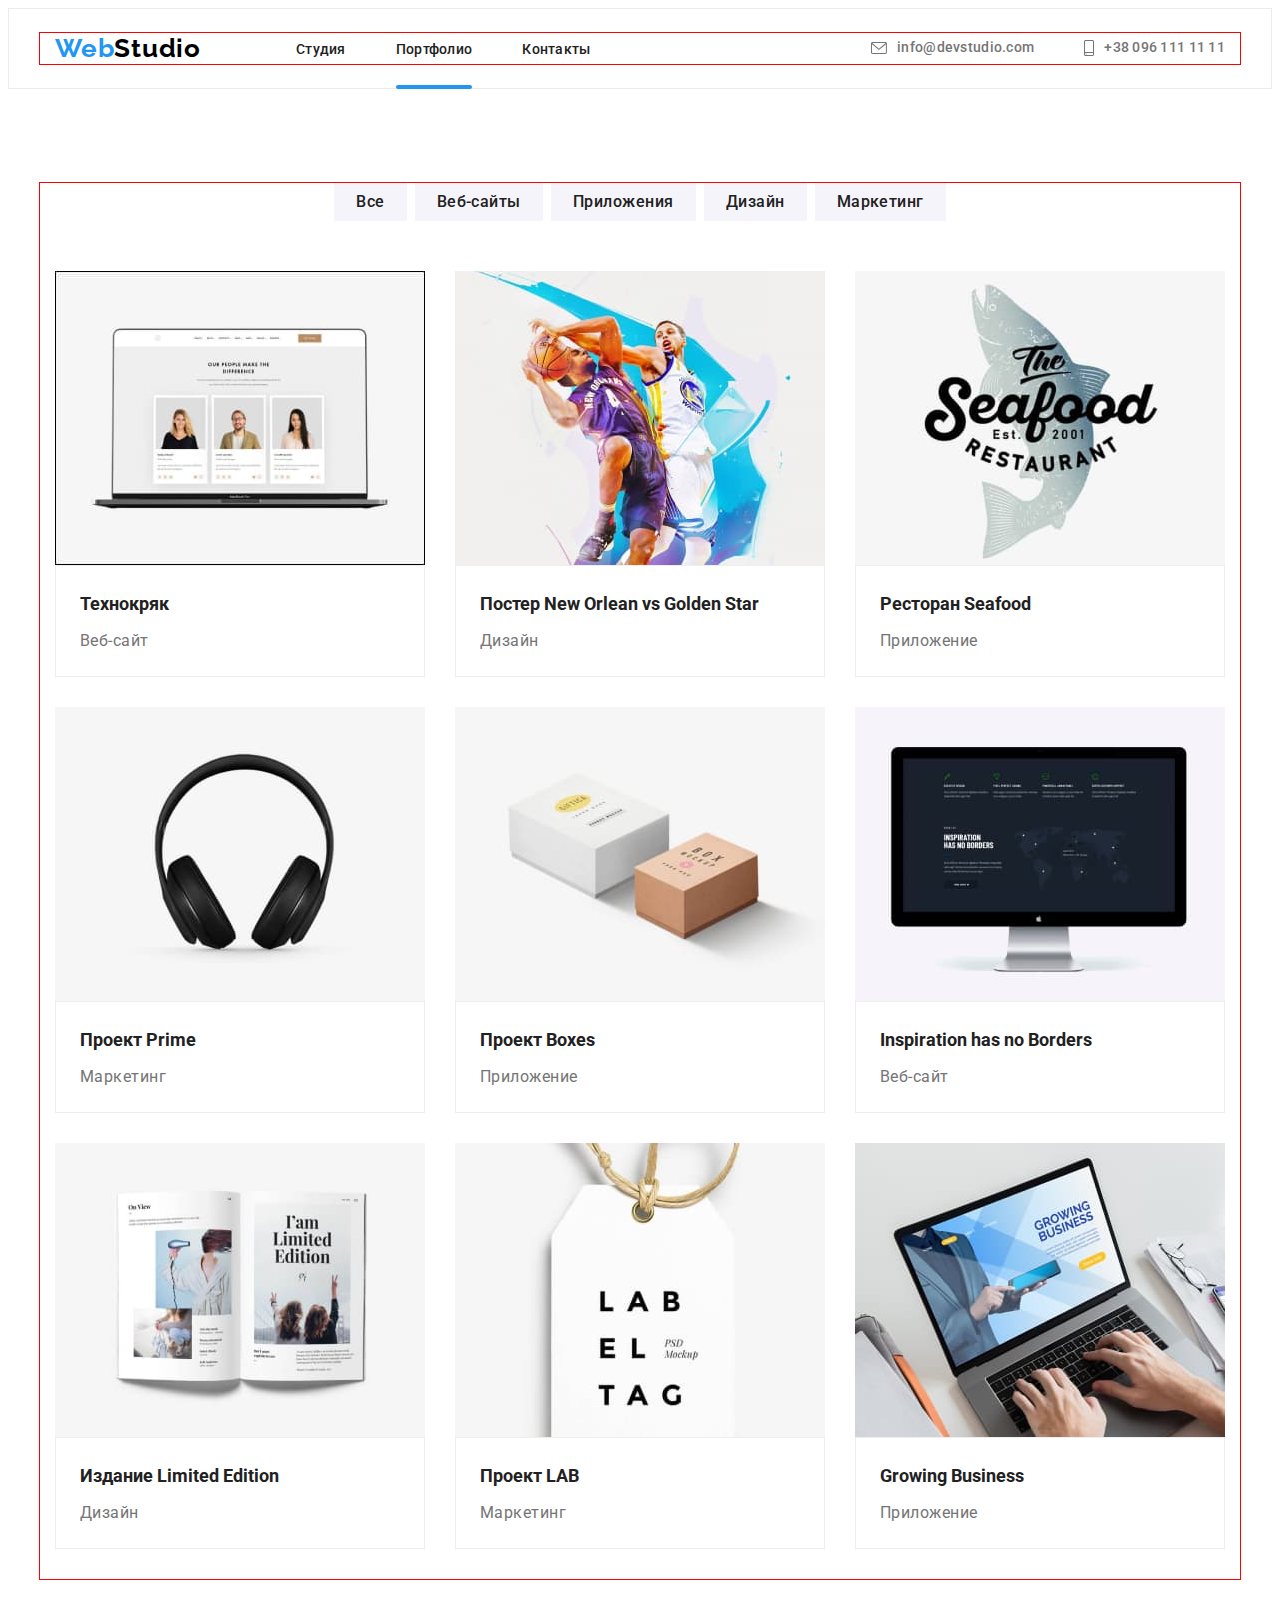
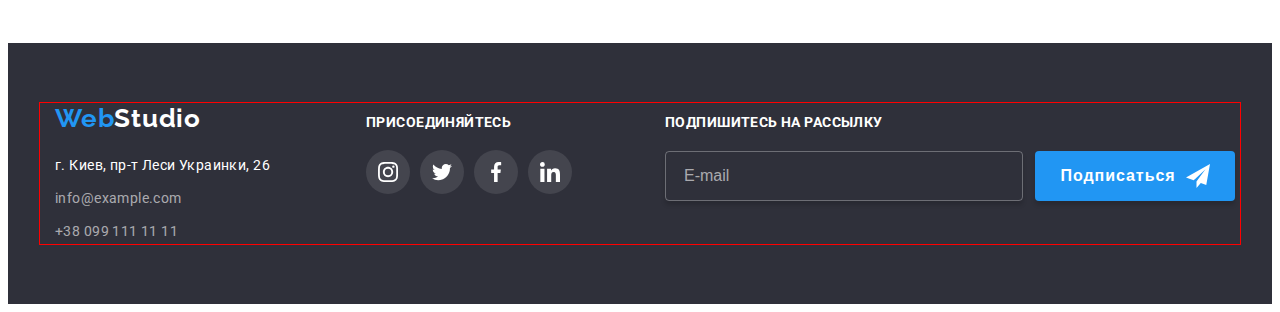
==== portfolio.html @ 701c01da "Копіювання" ====
<!DOCTYPE html>
<html lang="ru">
<head>
    <meta charset="UTF-8">
    <meta http-equiv="X-UA-Compatible" content="IE=edge">
    <meta name="viewport" content="width=device-width, initial-scale=1.0">
    <title>Document</title>
    <link rel="preconnect" href="https://fonts.googleapis.com">
    <link rel="preconnect" href="https://fonts.gstatic.com" crossorigin>
    <link
      href="https://fonts.googleapis.com/css2?family=Montserrat:wght@400;700&family=Raleway:wght@700&family=Roboto:wght@400;500;700&display=swap"
      rel="stylesheet">
      <link rel="stylesheet" href="https://cdnjs.cloudflare.com/ajax/libs/modern-normalize/1.1.0/modern-normalize.min.css"
        integrity="sha512-wpPYUAdjBVSE4KJnH1VR1HeZfpl1ub8YT/NKx4PuQ5NmX2tKuGu6U/JRp5y+Y8XG2tV+wKQpNHVUX03MfMFn9Q=="
        crossorigin="anonymous" referrerpolicy="no-referrer" />
    <link rel="stylesheet" href="./css/main.min.css">
</head>
<body>
    
<header class="header-portfolio">
  <div class="container">
    <nav class="nav">
    <a href="" class="logo link">Web<span class="logo__header">Studio</span></a>
              <ul class="menu">
                <li class="menu__item list"><a href="./index.html" class="menu__link link">Студия</a></li>
                <li class="menu__item list"><a href="./portfolio.html" class="menu__link link menu__after">Портфолио</a></li>
                <li class="menu__item list"><a href="" class="menu__link link">Контакты</a></li>
              </ul>
  </nav>

  <ul class="contact">
    <li class="contact__item list">
      <a href="mailto:info@devstudio.com" class="contact__link link mail-logo"><svg class="contact__icon" width="16"
          height="12">
          <use href="./images/symbol-defs1.svg#icon-meil"></use>
        </svg>info@devstudio.com</a>
    </li>
  
    <li class="contact__item list">
      <a href="tel:+38 096 111 11 11" class="contact__link link tel-logo"><svg class="contact__icon" width="10"
          height="16">
          <use href="./images/symbol-defs1.svg#icon-smartphone"></use>
        </svg> +38 096 111 11 11</a>
    </li>
  </ul>
  </div>
</header>

<main>
<section class="potfolio__hero">
<div class="container">
 <ul class="potfolio__list">
  <li class="potfolio__btn list"><button type="button" class="potfolio__btn-item">Все</button></li>
  <li class="potfolio__btn list"><button type="button" class="potfolio__btn-item">Веб-сайты</button></li>
  <li class="potfolio__btn list"><button type="button" class="potfolio__btn-item">Приложения</button></li>
  <li class="potfolio__btn list"><button type="button" class="potfolio__btn-item">Дизайн</button></li>
  <li class="potfolio__btn list"><button type="button" class="potfolio__btn-item">Маркетинг</button></li>
 </ul>

 <h1 class="visually-hidden">Портфоліо, приклади робіт</h1>

 <ul class="portfolio-cards">
 <li class="portfolio-cards__item list">
   <div class="portfolio-cards__animation"><img src="./images.portfolio/technokryak.jpg" alt="Веб-сайт Технокряк"
    width="370" class="portfolio-cards__img" /> 
    <p class="portfolio-cards__text">Ресурс предлагает комплексные предложения с разным уровнем функционала и сервисов. 
    Все это позволит посетителю получить
    исчерпывающие сведения о компании или частном лице.</p>
   </div>
    <div class="project">
   <h2 class="project__name">Технокряк</h2>
   <p class="project__text">Веб-сайт</p>
  </div>
 </li>

<li class="portfolio-cards__item list">
  <div class="portfolio-cards__animation"><img src="./images.portfolio/neworlean.jpg" alt="Дизайн постера New Orlean vs Golden Star"
   width="370" class="portfolio-cards__img"/><p class="portfolio-cards__text">Ресурс предлагает комплексные предложения с разным уровнем функционала и сервисов.
    Все это позволит посетителю получить
    исчерпывающие сведения о компании или частном лице.</p>
  </div>
  <div class="project">
  <h2 class="project__name">Постер New Orlean vs Golden Star</h2>
  <p class="project__text">Дизайн</p>
  </div>
</li>

<li class="portfolio-cards__item list">
  <div class="portfolio-cards__animation"><img src="./images.portfolio/seafood.jpg" 
  alt="Приложение для ресторана Seafood" width="370" class="portfolio-cards__img" /><p class="portfolio-cards__text">Ресурс предлагает комплексные предложения с разным уровнем функционала и сервисов.
    Все это позволит посетителю получить
    исчерпывающие сведения о компании или частном лице.</p>
 </div>
  <div class="project">
  <h2 class="project__name">Ресторан Seafood</h2>
  <p class="project__text">Приложение</p>
  </div>
</li>


<li class="portfolio-cards__item list">
  <div class="portfolio-cards__animation"><img src="./images.portfolio/prime.jpg" alt="Маркетинговые услуги для Проекта Prime"
   width="370" class="portfolio-cards__img" /><p class="portfolio-cards__text">Ресурс предлагает комплексные предложения с разным уровнем функционала и сервисов.
    Все это позволит посетителю получить
    исчерпывающие сведения о компании или частном лице.</p>
   </div>
  <div class="project">
  <h2 class="project__name">Проект Prime</h2>
  <p class="project__text">Маркетинг</p>
  </div>
</li>

<li class="portfolio-cards__item list">
  <div class="portfolio-cards__animation"><img src="./images.portfolio/boxes.jpg" alt="Приложение для проекта Boxes"
   width="370" class="portfolio-cards__img" /><p class="portfolio-cards__text">Ресурс предлагает комплексные предложения с разным уровнем функционала и сервисов.
    Все это позволит посетителю получить
    исчерпывающие сведения о компании или частном лице.</p>
  </div>
  <div class="project">
  <h2 class="project__name">Проект Boxes</h2>
  <p class="project__text">Приложение</p>
  </div>
</li>

<li class="portfolio-cards__item list">
  <div class="portfolio-cards__animation"><img src="./images.portfolio/inspiration.jpg" alt="Веб-сайт для Inspiration has no Borders"
   width="370" class="portfolio-cards__img" />
   <p class="portfolio-cards__text">Ресурс предлагает комплексные предложения с разным уровнем функционала и сервисов.
    Все это позволит посетителю получить
    исчерпывающие сведения о компании или частном лице.</p>
  </div>
  <div class="project">
  <h2 class="project__name">Inspiration has no Borders</h2>
  <p class="project__text">Веб-сайт</p>
  </div>
</li>

<li class="portfolio-cards__item list">
  <div class="portfolio-cards__animation"><img src="./images.portfolio/limited-edition.jpg" alt="Дизайн для издания Limited Edition"
   width="370" class="portfolio-cards__img" /><p class="portfolio-cards__text">Ресурс предлагает комплексные предложения с разным уровнем функционала и сервисов.
    Все это позволит посетителю получить
    исчерпывающие сведения о компании или частном лице.</p>
  </div>
  <div class="project">
  <h2 class="project__name">Издание Limited Edition</h2>
  <p class="project__text">Дизайн</p>
  </div>
</li>

<li class="portfolio-cards__item list">
  <div class="portfolio-cards__animation"><img src="./images.portfolio/lab.jpg" alt="Услуги маркетинга для проекта LAB"
   width="370" class="portfolio-cards__img" /><p class="portfolio-cards__text">Ресурс предлагает комплексные предложения с разным уровнем функционала и сервисов.
    Все это позволит посетителю получить
    исчерпывающие сведения о компании или частном лице.</p>
  </div>
    <div class="project">
  <h2 class="project__name">Проект LAB</h2>
  <p class="project__text">Маркетинг</p>
  </div>
</li>

<li class="portfolio-cards__item list">
  <div class="portfolio-cards__animation"><img src="./images.portfolio/growing-bisnes.jpg" alt="Приложение для Growing Business"
   width="370" class="portfolio-cards__img" /><p class="portfolio-cards__text">Ресурс предлагает комплексные предложения с разным уровнем функционала и сервисов.
    Все это позволит посетителю получить
    исчерпывающие сведения о компании или частном лице.</p>
   </div>
    <div class="project">
  <h2 class="project__name">Growing Business</h2>
  <p class="project__text">Приложение</p>
  </div>
</li>
 </ul>
</section>
</div>
</main>

<footer class="footer" >

<div class="container container__flex">
  <div class="adress">
    <a href="" class="logo link">Web<span class="logo__studio">Studio</span></a>
    <address class="adress-info">
      <p class="adress-info__text">г. Киев, пр-т Леси Украинки, 26</p>
      <ul class="adress-info__list">
        <li class="adress-info__item list"><a href="mailto:info@example.com"
            class="adress-info__link link">info@example.com</a></li>
        <li class="adress-info__item list"><a href="tel:+38 099 111 11 11" class="adress-info__link link">+38 099 111 11
            11</a></li>
      </ul>
    </address>
  </div>

  <section class="media">
    <h2 class="media__title">присоединяйтесь</h2>
    <ul class="media__list list">
      <li class="media__item"><a href="" class="media__link">
          <svg class="media__logo" width="20" height="20">
            <use href="./images/icons.svg#icon-instagram-2"></use>
          </svg>
        </a>
      </li>
      <li class="media__item"><a href="" class="media__link">
          <svg class="media__logo" width="20" height="20">
            <use href="./images/icons.svg#icon-twitter-1-1"></use>
          </svg>
        </a>
      </li>
      <li class="media__item"><a href="" class="media__link">
          <svg class="media__logo" width="20" height="20">
            <use href="./images/icons.svg#icon-facebook-1"></use>
          </svg>
        </a>
      </li>
      <li class="media__item"><a href="" class="media__link">
          <svg class="media__logo" width="20" height="20">
            <use href="./images/icons.svg#icon-linkedin-1"></use>
          </svg>
        </a>
      </li>

    </ul>


  </section>

  <section class="form">
    <h2 class="form__title">Подпишитесь на рассылку</h2>

    <form class="form-telegram">
      <div class="form-telegram__position">
        <input form="text" placeholder="E-mail" name="form-email" class="form-telegram__input">
        <button type="submit" class="form-telegram__btn">Подписаться

          <svg class="form-telegram__logo" width="24" height="24">
            <use href="./images/symbol-defs1.svg#icon-telegram-footer"></use>
          </svg>

        </button>
      </div>
    </form>

  </section>

</div>
</footer>

</body>
</html>
---- css/main.min.css ----
body{font-family:"Roboto",sans-serif;color:#212121}:root{--title-color: #212121;--text-color: #757575;--typical-margin: 30px}h1,h2,h3,p{margin:0;padding-left:0}ul{padding:0;margin:0}*{box-sizing:border-box}img{display:block}.link{text-decoration:none}.list{list-style:none}.container{width:1200px;padding-left:15px;padding-right:15px;margin:0 auto;outline:1px solid red}.container__flex{display:flex;align-items:baseline}.visually-hidden{position:absolute;white-space:nowrap;width:1px;height:1px;overflow:hidden;border:0;padding:0;clip:rect(0 0 0 0);clip-path:inset(50%);margin:-1px}.header{padding-top:24px;padding-bottom:24px}.header-portfolio{padding-top:24px;padding-bottom:24px;border:1px solid #ececec}.header-portfolio .container{display:flex}.nav{display:flex;align-items:center}.menu{display:flex}.header .container{display:flex}.menu__link{position:relative;font-weight:500;font-size:14px;line-height:1.14;letter-spacing:.02em;color:var(--title-color);transition-property:color;transition-duration:250ms;transition-timing-function:cubic-bezier(0.4, 0, 0.2, 1)}.menu__link:hover{color:#2196f3}.menu__link:focus{color:#2196f3}.menu__item:not(:last-child){margin-right:50px}.menu__after:after{position:absolute;content:"";width:100%;height:4px;background-color:#2196f3;border-radius:2px;display:block;bottom:-32px}.contact{display:flex;align-items:center;justify-content:center;margin-left:auto}.contact__item:hover{color:#2196f3}.contact__item:focus{color:#2196f3}.contact__item+.contact__item{margin-left:50px}.contact__link{font-weight:500;font-size:14px;line-height:1.14;letter-spacing:.02em;color:#757575}.contact__link:hover{color:#2196f3}.contact__link:focus{color:#2196f3}.contact__link{display:flex;align-items:center;justify-content:center;transition-property:color;transition-duration:250ms;transition-timing-function:cubic-bezier(0.4, 0, 0.2, 1)}.contact__icon{fill:currentColor;margin-right:10px}.logo{font-family:"Raleway";font-weight:700;font-size:26px;line-height:1.19;letter-spacing:.03em;color:#2196f3;margin-right:95px;display:block}.logo .logo__header{font-family:"Raleway";font-weight:700;font-size:26px;line-height:1.19;letter-spacing:.03em;color:#000}.logo .logo__studio{font-family:"Raleway";font-weight:700;font-size:26px;line-height:1.19;letter-spacing:.03em;color:#fff}.hero{padding-top:200px;padding-bottom:200px;background-image:linear-gradient(rgba(47, 48, 58, 0.4), rgba(47, 48, 58, 0.4)),url(../images/banner.jpg);background-size:cover;max-width:1600px;background-color:#2f303a;background-position:center;display:block;margin-right:auto;margin-left:auto}.hero__title{font-weight:900;font-size:44px;line-height:1.36;text-align:center;letter-spacing:.06em;text-transform:uppercase;color:#fff;max-width:670px;margin-bottom:var(--typical-margin);margin-left:auto;margin-right:auto}.hero__btn{font-family:inherit;font-weight:700;font-size:16px;line-height:1.76;display:flex;align-items:center;text-align:center;letter-spacing:.06em;color:#fff;background-color:#2196f3;display:block;margin-left:auto;margin-right:auto;border:rgba(0,0,0,0);min-width:200px;height:50px}.content{padding-top:94px;padding-bottom:47px}.content-list{display:flex}.content-list__item{max-width:270px}.content-list__item:not(:last-child){margin-right:var(--typical-margin)}.content-list__aftertitle{font-weight:700;font-size:14px;line-height:1.14;letter-spacing:.03em;text-transform:uppercase;color:var(--title-color);margin-bottom:10px}.content-list__text{font-weight:400;font-size:14px;line-height:1.71;letter-spacing:.03em;color:var(--text-color)}.antena:before{content:"";display:block;height:120px;background-image:url(../images/Antena.svg);background-repeat:no-repeat;background-position:center;border:1px solid rgba(0,0,0,0);padding:25px 100px 25px 100px;background-color:#f5f4fa;margin-bottom:30px}.clock:before{content:"";display:block;height:120px;background-image:url(../images/clock\ 1.svg);background-repeat:no-repeat;background-position:center;border:1px solid rgba(0,0,0,0);padding:25px 100px 25px 100px;background-color:#f5f4fa;margin-bottom:30px}.diagram:before{content:"";display:block;height:120px;background-image:url(../images/diagram\ 1.svg);background-repeat:no-repeat;background-position:center;border:1px solid rgba(0,0,0,0);padding:25px 100px 25px 100px;background-color:#f5f4fa;margin-bottom:30px}.astronavt:before{content:"";display:block;height:120px;background-image:url(../images/astronaut\ 1.svg);background-repeat:no-repeat;background-position:center;border:1px solid rgba(0,0,0,0);padding:25px 100px 25px 100px;background-color:#f5f4fa;margin-bottom:30px}.cards{padding-top:47px;padding-bottom:94px}.cards__title{font-weight:700;font-size:36px;line-height:1.17;text-align:center;letter-spacing:.03em;color:var(--title-color);margin-bottom:50px}.cards-list{display:flex;justify-content:space-between}.cards-list__item{position:relative}.cards-list__item:not(:last-child){margin-right:var(--typical-margin)}.cards-animation{position:absolute;bottom:0;background-color:rgba(47,48,58,.8);min-width:370px}.cards-animation__text{font-weight:700;font-size:14px;line-height:16px;text-align:center;letter-spacing:.03em;color:#fff;text-transform:uppercase;padding:27px 82px 27px 83px}.person{padding-top:94px;padding-bottom:94px;background-color:#f5f4fa}.person__title{font-weight:700;font-size:36px;line-height:1.17;text-align:center;letter-spacing:.03em;color:var(--title-color);margin-bottom:50px}.person-list{display:flex}.person-list__item{box-shadow:0px 4px 4px 0px rgba(0,0,0,.25)}.person-list__item:not(:last-child){margin-right:var(--typical-margin)}.person-list__about{padding-top:30px;padding-bottom:30px;background-color:#fff}.person-list__aftertitle{font-weight:500;font-size:16px;line-height:1.18;text-align:center;letter-spacing:.03em;color:var(--title-color);margin-bottom:10px}.person-list__text{font-weight:400;font-size:16px;line-height:1.18;text-align:center;letter-spacing:.03em;color:var(--text-color);margin-bottom:15px}.masters-media{display:flex;justify-content:center}.masters-media__item{width:44px;height:44px;margin-right:10px}.masters-media__item:last-child{margin-right:0}.masters-media__link{width:100%;height:100%;display:flex;align-items:center;justify-content:center;border-radius:50%;background-color:#fff;transition-property:background-color;transition-duration:250ms;transition-timing-function:cubic-bezier(0.4, 0, 0.2, 1)}.masters-media__link:hover{background-color:#2196f3}.masters-media__link:hover .masters-media__icons{fill:#fff}.masters-media__link:focus{background-color:#2196f3}.masters-media__link:focus .masters-media__icons{fill:#fff}.masters-media__icons{fill:#afb1b8}.client{padding-top:94px;padding-bottom:94px}.client__title{font-weight:700;font-size:36px;line-height:42px;text-align:center;letter-spacing:.03em;color:#212121;margin-bottom:50px}.client-list{display:flex;justify-content:space-between}.client-list__link{display:flex;justify-content:center;align-items:center;color:#afb1b8;border:1px solid #afb1b8;border-radius:5%;width:170px;height:92px;transition-property:color,border;transition-duration:250ms;transition-timing-function:cubic-bezier(0.4, 0, 0.2, 1)}.client-list__link:hover{border:1px solid #2196f3;color:#2196f3}.client-list__link:focus{border:1px solid #2196f3;color:#2196f3}.client-list__logo{fill:currentColor}.footer{background-color:#2f303a;padding-bottom:60px;padding-top:60px}.footer .logo{display:block;margin-bottom:20px}.logo .logo__studio{font-family:"Raleway";font-weight:700;font-size:26px;line-height:1.19;letter-spacing:.03em;color:#fff}.container__flex{display:flex;align-items:baseline}.adress-info__text{font-weight:400;font-size:14px;line-height:1.71;letter-spacing:.03em;color:#fff;font-style:normal;margin-bottom:9px}.adress-info__item+.adress-info__item{margin-top:9px}.adress-info__link{font-weight:400;font-size:14px;line-height:1.71;letter-spacing:.03em;color:rgba(255,255,255,.6);font-style:normal}.media{min-width:206px;height:80px;margin-left:70px}.media__title{font-weight:700;font-size:14px;line-height:16px;letter-spacing:.03em;text-transform:uppercase;color:#fff;margin-bottom:20px}.media__list{display:flex;justify-content:space-between;align-items:center}.media__item{width:44px;height:44px}.media__item:not(:last-child){margin-right:10px}.media__link{display:flex;justify-content:center;align-items:center;width:100%;height:100%;border-radius:50%;background-color:rgba(255,255,255,.1);transition:background-color 250ms cubic-bezier(0.4, 0, 0.2, 1)}.media__link:hover{background-color:#2196f3}.media__link:focus{background-color:#2196f3}.media__logo{fill:#fff}.form{min-width:570px;height:86px;margin-left:93px}.form__title{font-weight:700;font-size:14px;line-height:1.14;letter-spacing:.03em;text-transform:uppercase;color:#fff;margin-bottom:20px}.form-telegram__position{position:relative}.form-telegram__input{width:358px;height:50px;background-color:rgba(0,0,0,0);border:1px solid rgba(255,255,255,.3);box-shadow:0px 4px 4px rgba(0,0,0,.15);border-radius:4px}.form-telegram__input::placeholder{font-weight:400;font-size:16px;line-height:1.25;color:rgba(255,255,255,.6);padding-left:16px}.form-telegram__input:focus{color:rgba(255,255,255,.6)}.form-telegram__btn{position:absolute;top:0;right:0;min-width:200px;height:50px;background-color:#2196f3;border-color:rgba(0,0,0,0);border-radius:4px;box-shadow:0px 4px 4px rgba(0,0,0,.15);font-weight:700;font-size:16px;line-height:30px;letter-spacing:.06em;color:#fff;display:flex;align-items:center;justify-content:center}.form-telegram__logo{margin-left:10px}.backdrop{position:fixed;top:0;left:0;width:100%;height:100%;background-color:rgba(0,0,0,.2);z-index:1;transition:opacity 300ms linear,visibility 300ms linear}.is-hidden{opacity:0;pointer-events:none;visibility:hidden}.modal{position:absolute;top:50%;left:50%;transform:translate(-50%, -50%) scale(1) skew(0);width:528px;height:581px;background-color:#fff;transition:transform 300ms linear;padding:40px}.backdrop.is-hidden .modal{transform:translate(-50%, -50%) skew(50deg, 50deg)}.modal__btn{position:absolute;top:7px;right:7px;width:30px;height:30px;border:1px solid rgba(0,0,0,.1);border-radius:50%;background-color:rgba(0,0,0,0);display:flex;justify-content:center;align-items:center;fill:#000}.modal__btn:hover{fill:#2196f3}.modal__title{font-weight:700;font-size:20px;line-height:1.15;text-align:center;letter-spacing:.03em;color:#212121;margin-bottom:12px}.blank-form{position:relative}.blank-form__label{font-weight:400;font-size:12px;line-height:1.16;letter-spacing:.01em;color:#757575;display:block}.blank-form__input{border:1px solid rgba(33,33,33,.2);border-radius:4px;width:100%;height:40px;background-color:rgba(0,0,0,0);margin-bottom:10px;margin-top:4px;padding-left:42px;transition:outline 250ms cubic-bezier(0.4, 0, 0.2, 1)}.blank-form__input:focus{outline:1px solid #2196f3}.blank-form__input:focus+.blank-form__icon{fill:#2196f3}.blank-form__icon{position:absolute;bottom:30%;left:12px;display:inline-block;fill:#212121;transition:fill 250ms cubic-bezier(0.4, 0, 0.2, 1)}.blank-form__input+.blank-form__icon:focus{outline:1px solid #2196f3}.blank-form__text{width:100%;height:120px;padding:12px 16px;border:1px solid rgba(33,33,33,.2);border-radius:4px;resize:none;margin-top:4px;margin-bottom:20px;display:block;transition:outline 250ms cubic-bezier(0.4, 0, 0.2, 1)}.blank-form__text:focus{outline:1px solid #2196f3}.blank-form__text::placeholder{font-weight:400;font-size:14px;line-height:1.14;letter-spacing:.01em;color:rgba(117,117,117,.5)}.blank-form__agreement{display:flex;align-items:center;justify-content:center}.blank-form__agreement:before{content:"";width:15px;height:15px;border:2px solid #212121;margin-right:8px;display:inline-block}.blank-form__agree:checked+.blank-form__agreement:before{background-color:#2196f3;border:none;background-image:url(../images/icon-check.svg);background-repeat:no-repeat;background-position:center}.blank-form__agree{-webkit-appearance:none;-moz-appearance:none;appearance:none;position:absolute}.blank-form__agreement{font-weight:400;font-size:14px;line-height:1.71;letter-spacing:.03em;color:#757575}.blank-form__link{color:#2196f3}.blank-form__btn{min-width:200px;height:50px;background-color:#2196f3;border-color:rgba(0,0,0,0);border-radius:4px;box-shadow:0px 4px 4px rgba(0,0,0,.15);font-weight:700;font-size:16px;line-height:30px;letter-spacing:.06em;color:#fff;display:flex;align-items:center;justify-content:center;margin:0 auto;margin-top:30px}.potfolio__hero{padding-top:94px;padding-bottom:94px}.potfolio__list{display:flex;margin-bottom:50px;justify-content:center}.potfolio__btn:not(:last-child){margin-right:8px}.potfolio__btn-item{font-family:inherit;font-weight:500;font-size:16px;line-height:1.63;text-align:center;letter-spacing:.03em;color:var(--btm-color);background-color:#f5f4fa;padding:6px 22px 6px 22px;border:rgba(0,0,0,0);transition:background-color 250ms cubic-bezier(0.4, 0, 0.2, 1),box-shadow 250ms cubic-bezier(0.4, 0, 0.2, 1),color 250ms cubic-bezier(0.4, 0, 0.2, 1)}.potfolio__btn-item:hover{color:#fff;background-color:#2196f3;box-shadow:0px 4px 4px 0px rgba(0,0,0,.25)}.potfolio__btn-item:focus{color:#fff;background-color:#2196f3;box-shadow:0px 4px 4px 0px rgba(0,0,0,.25)}.portfolio-cards{display:flex;flex-wrap:wrap;margin-right:-30px;margin-bottom:-30px}.portfolio-cards__item{flex-basis:calc(33.3333333333% - 30px);margin-right:30px;margin-bottom:30px;max-width:370px;transition:box-shadow 250ms cubic-bezier(0.4, 0, 0.2, 1)}.portfolio-cards__item:hover{box-shadow:0px 4px 4px 0px rgba(0,0,0,.25)}.portfolio-cards__item:hover:hover .portfolio-cards__text{opacity:1;transform:translateY(0)}.portfolio-cards__animation{position:relative;overflow:hidden}.portfolio-cards__text{position:absolute;font-weight:400;font-size:18px;line-height:1.55;letter-spacing:.03em;color:#fff;background-color:rgba(33,150,243,.9);padding:63px 24px 63px 24px;height:100%;top:0;transform:translateY(100%);transition:transform 250ms linear}.project{border:1px solid #eee;padding:20px 24px 20px 24px}.project__name{font-weight:700;font-size:18px;line-height:2;color:#212121;margin-bottom:4px}.project__text{font-weight:400;font-size:16px;line-height:1.88;letter-spacing:.03em;color:#757575}/*# sourceMappingURL=main.min.css.map */
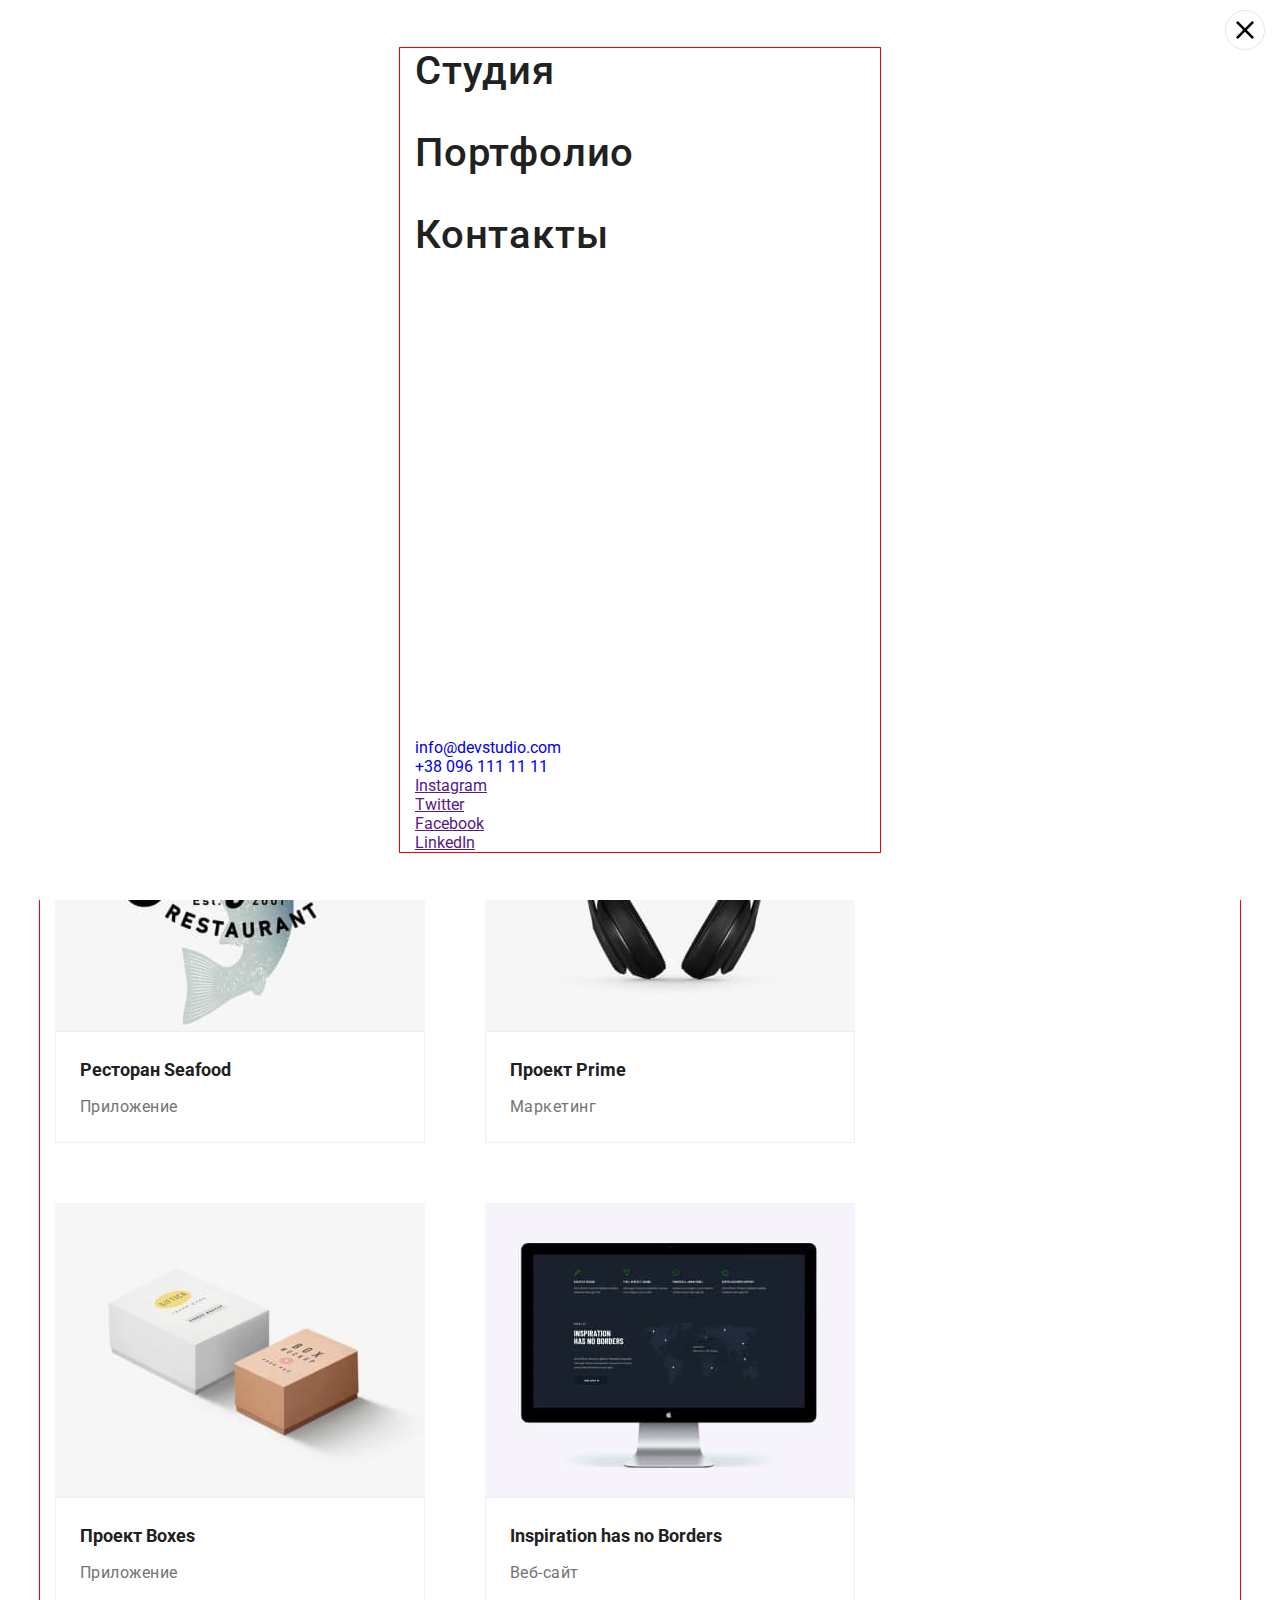
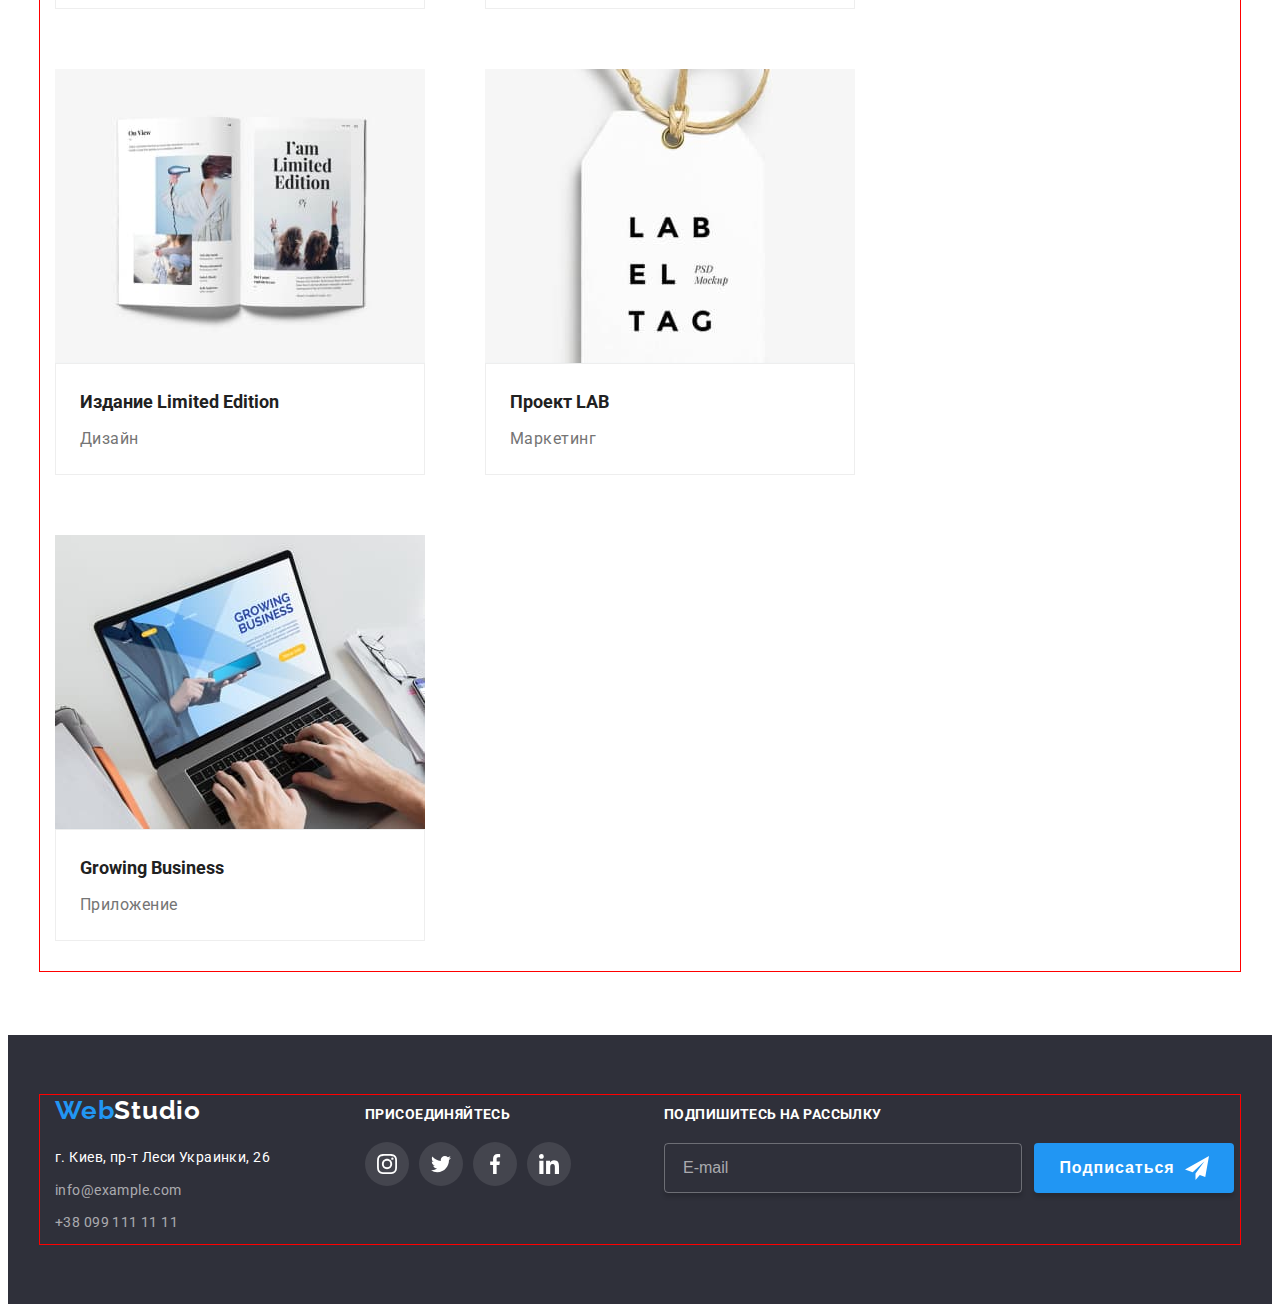
==== commit 48a9a7db: "Адаптивна верстка" ====
--- a/portfolio.html
+++ b/portfolio.html
@@ -44,6 +44,53 @@
     </li>
   </ul>
   </div>
+
+  <div class="menu-mob">
+    <div class="container-menu">
+      <div class="container-menu__nav">
+        <button type="button" class="header-menu_close">
+          <svg class="modal__btn-close" width="18" height="18">
+            <use href="./images/symbol-defs1.svg#icon-Close-2"></use>
+          </svg>
+        </button>
+        <ul class="menu-mob__list">
+          <li class="menu-mob__item list"><a href="./index.html" class="menu__link-mob link">Студия</a></li>
+          <li class="menu-mob__item list"><a href="./portfolio.html" class="menu__link-mob link">Портфолио</a></li>
+          <li class="menu-mob__item list"><a href="" class="menu__link-mob link">Контакты</a></li>
+        </ul>
+        </nav>
+      </div>
+  
+      <div class="container-menu__contact">
+        <ul class="contact-mob">
+          <li class="contact__item-mob list">
+            <a href="mailto:info@devstudio.com" class="contact-mob__link link mail-logo">
+              info@devstudio.com</a>
+          </li>
+  
+          <li class="contact-mob__item list">
+            <a href="tel:+38 096 111 11 11" class="contact-mob__link link tel-logo"> +38 096 111 11 11</a>
+          </li>
+        </ul>
+        <ul class="mob-menu__media list">
+          <li class="mob-menu__media"><a href="" class="mob-menu__link">
+              Instagram
+            </a></li>
+          <li class="mob-menu__media"><a href="" class="mob-menu__link">
+              Twitter
+            </a></li>
+          <li class="mob-menu__media"><a href="" class="mob-menu__link">
+              Facebook
+            </a></li>
+          <li class="mob-menu__media"><a href="" class="mob-menu__link">LinkedIn
+            </a></li>
+  
+        </ul>
+      </div>
+    </div>
+  
+  </div>
+
 </header>
 
 <main>
@@ -61,8 +108,22 @@
 
  <ul class="portfolio-cards">
  <li class="portfolio-cards__item list">
-   <div class="portfolio-cards__animation"><img src="./images.portfolio/technokryak.jpg" alt="Веб-сайт Технокряк"
-    width="370" class="portfolio-cards__img" /> 
+   <div class="portfolio-cards__animation">
+    <picture>
+      <source srcset="./images.portfolio/technokryak.jpg " media="(min-width: 1200px)" />
+    
+      <source srcset="./images/technokryak-tab.jpg 1x,
+       ./images/technokryak-tab-2x.jpg 2x" media="(min-width: 768px)" />
+    
+      <source srcset="./images/tehnokryak-mob.jpg 1x
+          ./images/tehnokryak-mob-2x.jpg 2x media="(min-width: 320px)" />
+    
+      
+      <img srcset="./images/tehnokryak-mob.jpg 1x
+          ./images/tehnokryak-mob-2x.jpg 2x" src="./images/tehnokryak-mob.jpg" alt="Веб-сайт Технокряк" width="450"
+        height="296" class="portfolio-cards__img" />
+    </picture>
+
     <p class="portfolio-cards__text">Ресурс предлагает комплексные предложения с разным уровнем функционала и сервисов. 
     Все это позволит посетителю получить
     исчерпывающие сведения о компании или частном лице.</p>
@@ -74,8 +135,22 @@
  </li>
 
 <li class="portfolio-cards__item list">
-  <div class="portfolio-cards__animation"><img src="./images.portfolio/neworlean.jpg" alt="Дизайн постера New Orlean vs Golden Star"
-   width="370" class="portfolio-cards__img"/><p class="portfolio-cards__text">Ресурс предлагает комплексные предложения с разным уровнем функционала и сервисов.
+  <div class="portfolio-cards__animation">
+  <picture>
+    <source srcset="./images.portfolio/neworlean.jpg " media="(min-width: 1200px)" />
+  
+    <source srcset="./images/new-Orlean-vs-Golden-Star-tab.jpg 1x,
+    ./images/new-Orlean-vs-Golden-Star-tab-2x.jpg 2x" media="(min-width: 768px)" />
+  
+    <source srcset="./images/new-Orlean-vs-Golden-Star-mob.jpg 1x,
+    ./images/new-Orlean-vs-Golden-Star-mob-2x.jpg 2x" media="(min-width: 320px)" />
+  
+    <img srcset="./images/new-Orlean-vs-Golden-Star-mob.jpg 1x,
+    ./images/new-Orlean-vs-Golden-Star-mob-2x.jpg 2x" src="./images/new-Orlean-vs-Golden-Star-mob.jpg" 
+    alt="Дизайн постера New Orlean vs Golden Star" width="450"
+    height="296" class="portfolio-cards__img" />
+  </picture>
+ <p class="portfolio-cards__text">Ресурс предлагает комплексные предложения с разным уровнем функционала и сервисов.
     Все это позволит посетителю получить
     исчерпывающие сведения о компании или частном лице.</p>
   </div>
@@ -86,8 +161,21 @@
 </li>
 
 <li class="portfolio-cards__item list">
-  <div class="portfolio-cards__animation"><img src="./images.portfolio/seafood.jpg" 
-  alt="Приложение для ресторана Seafood" width="370" class="portfolio-cards__img" /><p class="portfolio-cards__text">Ресурс предлагает комплексные предложения с разным уровнем функционала и сервисов.
+  <div class="portfolio-cards__animation">
+    <picture>
+      <source srcset="./images.portfolio/seafood.jpg " media="(min-width: 1200px)" />
+    
+      <source srcset="./images/seafood-tab.jpg 1x,
+      ./images/seafood-tab-2x.jpg 2x" media="(min-width: 768px)" />
+    
+      <source srcset="./images/seafood-mob.jpg 1x,
+      ./images/seafood-mob-2x.jpg 2x media="(min-width: 320px)" />
+    
+      <img srcset="./images/seafood-mob.jpg 1x,
+      ./images/seafood-mob-2x.jpg 2x" src="./images/seafood-mob.jpg"
+        alt="Приложение для ресторана Seafood" width="450" height="296" class="portfolio-cards__img" />
+    </picture>
+    <p class="portfolio-cards__text">Ресурс предлагает комплексные предложения с разным уровнем функционала и сервисов.
     Все это позволит посетителю получить
     исчерпывающие сведения о компании или частном лице.</p>
  </div>
@@ -99,8 +187,22 @@
 
 
 <li class="portfolio-cards__item list">
-  <div class="portfolio-cards__animation"><img src="./images.portfolio/prime.jpg" alt="Маркетинговые услуги для Проекта Prime"
-   width="370" class="portfolio-cards__img" /><p class="portfolio-cards__text">Ресурс предлагает комплексные предложения с разным уровнем функционала и сервисов.
+  <div class="portfolio-cards__animation">
+        <picture>
+          <source srcset="./images.portfolio/prime.jpg" media="(min-width: 1200px)" />
+        
+          <source srcset="./images/prime-tab.jpg 1x,
+          ./images/prime-tab-2x.jpg 2x" media="(min-width: 768px)" />
+        
+          <source srcset="./images/prime-mob.jpg 1x,
+              ./images/prime-mob-2x.jpg 2x" media="(min-width: 320px)" />
+        
+          <img srcset="./images/prime-mob.jpg 1x,
+              ./images/prime-mob-2x.jpg 2x" src="./images/prime-mob.jpg" alt="Маркетинговые услуги для Проекта Prime" width="450"
+            height="296" class="portfolio-cards__img" />
+        </picture>
+  
+   <p class="portfolio-cards__text">Ресурс предлагает комплексные предложения с разным уровнем функционала и сервисов.
     Все это позволит посетителю получить
     исчерпывающие сведения о компании или частном лице.</p>
    </div>
@@ -111,8 +213,23 @@
 </li>
 
 <li class="portfolio-cards__item list">
-  <div class="portfolio-cards__animation"><img src="./images.portfolio/boxes.jpg" alt="Приложение для проекта Boxes"
-   width="370" class="portfolio-cards__img" /><p class="portfolio-cards__text">Ресурс предлагает комплексные предложения с разным уровнем функционала и сервисов.
+  <div class="portfolio-cards__animation">
+            <picture>
+              <source srcset="./images.portfolio/boxes.jpg" media="(min-width: 1200px)" />
+            
+              <source srcset="./images/boxes-tab.jpg 1x,
+              ./images/boxes-tab-2x.jpg 2x " media="(min-width: 768px)" />
+            
+              <source srcset="./images/boxes-mob.jpg 1x,
+                          ./images/boxes-mob-2x.jpg 2x" media="(min-width: 320px)" />
+            
+              <img srcset="./images/boxes-mob.jpg 1x,
+                          ./images/boxes-mob-2x.jpg 2x" src="./images/boxes-mob.jpg" 
+                          alt="Приложение для проекта Boxes"
+                width="450" height="296" class="portfolio-cards__img" />
+            </picture>
+   
+   <p class="portfolio-cards__text">Ресурс предлагает комплексные предложения с разным уровнем функционала и сервисов.
     Все это позволит посетителю получить
     исчерпывающие сведения о компании или частном лице.</p>
   </div>
@@ -123,8 +240,21 @@
 </li>
 
 <li class="portfolio-cards__item list">
-  <div class="portfolio-cards__animation"><img src="./images.portfolio/inspiration.jpg" alt="Веб-сайт для Inspiration has no Borders"
-   width="370" class="portfolio-cards__img" />
+  <div class="portfolio-cards__animation">
+    <picture>
+      <source srcset="./images.portfolio/inspiration.jpg" media="(min-width: 1200px)" />
+    
+      <source srcset="./images/inspiration-tab.jpg 1x,
+    ./images/inspiration-tab-2x.jpg 2x" media="(min-width: 768px)" />
+    
+      <source srcset="./images/inspiration-mob.jpg 1x,
+         ./images/inspiration-mob.-2x.jpg 2x" media="(min-width: 320px)" />
+    
+      <img srcset="./images/inspiration-mob.jpg 1x,
+         ./images/inspiration-mob.-2x.jpg 2x" src="./images/inspiration-mob.jpg" alt="Веб-сайт для Inspiration has no Borders"
+        width="450" height="296" class="portfolio-cards__img" />
+    </picture>
+    
    <p class="portfolio-cards__text">Ресурс предлагает комплексные предложения с разным уровнем функционала и сервисов.
     Все это позволит посетителю получить
     исчерпывающие сведения о компании или частном лице.</p>
@@ -136,8 +266,21 @@
 </li>
 
 <li class="portfolio-cards__item list">
-  <div class="portfolio-cards__animation"><img src="./images.portfolio/limited-edition.jpg" alt="Дизайн для издания Limited Edition"
-   width="370" class="portfolio-cards__img" /><p class="portfolio-cards__text">Ресурс предлагает комплексные предложения с разным уровнем функционала и сервисов.
+  <div class="portfolio-cards__animation">
+    <picture>
+      <source srcset="./images.portfolio/limited-edition.jpg" media="(min-width: 1200px)" />
+    
+      <source srcset="./images/limited-Edition-tab.jpg 1x,
+      ./images/limited-Edition-tab-2x.jpg 2x" media="(min-width: 768px)" />
+    
+      <source srcset="./images/limited-Edition-mob.jpg 1x,
+      ./images/limited-Edition-mob-2x.jpg 2x" media="(min-width: 320px)" />
+    
+      <img srcset="./images/limited-Edition-mob.jpg 1x,
+      ./images/limited-Edition-mob-2x.jpg 2x" src="./images/limited-Edition-mob.jpg"
+        alt="Дизайн для издания Limited Edition" width="450" height="296" class="portfolio-cards__img" />
+    </picture>
+   <p class="portfolio-cards__text">Ресурс предлагает комплексные предложения с разным уровнем функционала и сервисов.
     Все это позволит посетителю получить
     исчерпывающие сведения о компании или частном лице.</p>
   </div>
@@ -148,8 +291,22 @@
 </li>
 
 <li class="portfolio-cards__item list">
-  <div class="portfolio-cards__animation"><img src="./images.portfolio/lab.jpg" alt="Услуги маркетинга для проекта LAB"
-   width="370" class="portfolio-cards__img" /><p class="portfolio-cards__text">Ресурс предлагает комплексные предложения с разным уровнем функционала и сервисов.
+  <div class="portfolio-cards__animation">
+    <picture>
+      <source srcset="./images.portfolio/lab.jpg" media="(min-width: 1200px)" />
+    
+      <source srcset="./images/lab-tab.jpg 1x,
+      ./images/lab-tab-2x.jpg 2x" media="(min-width: 768px)" />
+    
+      <source srcset="./images/lab-mob.jpg 1x,
+          ./images/lab-mob-2x.jpg 2x" media="(min-width: 320px)" />
+    
+      <img srcset="./images/lab-mob.jpg 1x,
+          ./images/lab-mob-2x.jpg 2x" src="./images/lab-mob.jpg"
+        alt="Услуги маркетинга для проекта LAB" width="450" height="296" class="portfolio-cards__img" />
+    </picture>
+    
+   <p class="portfolio-cards__text">Ресурс предлагает комплексные предложения с разным уровнем функционала и сервисов.
     Все это позволит посетителю получить
     исчерпывающие сведения о компании или частном лице.</p>
   </div>
@@ -160,8 +317,22 @@
 </li>
 
 <li class="portfolio-cards__item list">
-  <div class="portfolio-cards__animation"><img src="./images.portfolio/growing-bisnes.jpg" alt="Приложение для Growing Business"
-   width="370" class="portfolio-cards__img" /><p class="portfolio-cards__text">Ресурс предлагает комплексные предложения с разным уровнем функционала и сервисов.
+  <div class="portfolio-cards__animation">
+    <picture>
+      <source srcset="./images.portfolio/growing-bisnes.jpg" media="(min-width: 1200px)" />
+    
+      <source srcset="./images/growing-Business-tab.jpg 1x,
+      ./images/growing-Business-tab-2x.jpg 2x" media="(min-width: 768px)" />
+    
+      <source srcset="./images/growing-Business-mob.jpg 1x,
+              ./images/growing-Business-mob-2x.jpg 2x" media="(min-width: 320px)" />
+    
+      <img srcset="./images/growing-Business-mob.jpg 1x,
+              ./images/growing-Business-mob-2x.jpg 2x" src="./images/growing-Business-mob.jpg" alt="Приложение для Growing Business" width="450"
+        height="296" class="portfolio-cards__img" />
+    </picture>
+    
+   <p class="portfolio-cards__text">Ресурс предлагает комплексные предложения с разным уровнем функционала и сервисов.
     Все это позволит посетителю получить
     исчерпывающие сведения о компании или частном лице.</p>
    </div>
@@ -178,6 +349,7 @@
 <footer class="footer" >
 
 <div class="container container__flex">
+  <div class="adress-tab">
   <div class="adress">
     <a href="" class="logo link">Web<span class="logo__studio">Studio</span></a>
     <address class="adress-info">
@@ -189,6 +361,7 @@
             11</a></li>
       </ul>
     </address>
+    
   </div>
 
   <section class="media">
@@ -223,6 +396,7 @@
 
 
   </section>
+  </div>
 
   <section class="form">
     <h2 class="form__title">Подпишитесь на рассылку</h2>
@@ -244,6 +418,6 @@
 
 </div>
 </footer>
-
+<script src="./js/menu.js"></script>
 </body>
 </html>--- a/css/main.min.css
+++ b/css/main.min.css
@@ -1 +1 @@
-body{font-family:"Roboto",sans-serif;color:#212121}:root{--title-color: #212121;--text-color: #757575;--typical-margin: 30px}h1,h2,h3,p{margin:0;padding-left:0}ul{padding:0;margin:0}*{box-sizing:border-box}img{display:block}.link{text-decoration:none}.list{list-style:none}.container{width:1200px;padding-left:15px;padding-right:15px;margin:0 auto;outline:1px solid red}.container__flex{display:flex;align-items:baseline}.visually-hidden{position:absolute;white-space:nowrap;width:1px;height:1px;overflow:hidden;border:0;padding:0;clip:rect(0 0 0 0);clip-path:inset(50%);margin:-1px}.header{padding-top:24px;padding-bottom:24px}.header-portfolio{padding-top:24px;padding-bottom:24px;border:1px solid #ececec}.header-portfolio .container{display:flex}.nav{display:flex;align-items:center}.menu{display:flex}.header .container{display:flex}.menu__link{position:relative;font-weight:500;font-size:14px;line-height:1.14;letter-spacing:.02em;color:var(--title-color);transition-property:color;transition-duration:250ms;transition-timing-function:cubic-bezier(0.4, 0, 0.2, 1)}.menu__link:hover{color:#2196f3}.menu__link:focus{color:#2196f3}.menu__item:not(:last-child){margin-right:50px}.menu__after:after{position:absolute;content:"";width:100%;height:4px;background-color:#2196f3;border-radius:2px;display:block;bottom:-32px}.contact{display:flex;align-items:center;justify-content:center;margin-left:auto}.contact__item:hover{color:#2196f3}.contact__item:focus{color:#2196f3}.contact__item+.contact__item{margin-left:50px}.contact__link{font-weight:500;font-size:14px;line-height:1.14;letter-spacing:.02em;color:#757575}.contact__link:hover{color:#2196f3}.contact__link:focus{color:#2196f3}.contact__link{display:flex;align-items:center;justify-content:center;transition-property:color;transition-duration:250ms;transition-timing-function:cubic-bezier(0.4, 0, 0.2, 1)}.contact__icon{fill:currentColor;margin-right:10px}.logo{font-family:"Raleway";font-weight:700;font-size:26px;line-height:1.19;letter-spacing:.03em;color:#2196f3;margin-right:95px;display:block}.logo .logo__header{font-family:"Raleway";font-weight:700;font-size:26px;line-height:1.19;letter-spacing:.03em;color:#000}.logo .logo__studio{font-family:"Raleway";font-weight:700;font-size:26px;line-height:1.19;letter-spacing:.03em;color:#fff}.hero{padding-top:200px;padding-bottom:200px;background-image:linear-gradient(rgba(47, 48, 58, 0.4), rgba(47, 48, 58, 0.4)),url(../images/banner.jpg);background-size:cover;max-width:1600px;background-color:#2f303a;background-position:center;display:block;margin-right:auto;margin-left:auto}.hero__title{font-weight:900;font-size:44px;line-height:1.36;text-align:center;letter-spacing:.06em;text-transform:uppercase;color:#fff;max-width:670px;margin-bottom:var(--typical-margin);margin-left:auto;margin-right:auto}.hero__btn{font-family:inherit;font-weight:700;font-size:16px;line-height:1.76;display:flex;align-items:center;text-align:center;letter-spacing:.06em;color:#fff;background-color:#2196f3;display:block;margin-left:auto;margin-right:auto;border:rgba(0,0,0,0);min-width:200px;height:50px}.content{padding-top:94px;padding-bottom:47px}.content-list{display:flex}.content-list__item{max-width:270px}.content-list__item:not(:last-child){margin-right:var(--typical-margin)}.content-list__aftertitle{font-weight:700;font-size:14px;line-height:1.14;letter-spacing:.03em;text-transform:uppercase;color:var(--title-color);margin-bottom:10px}.content-list__text{font-weight:400;font-size:14px;line-height:1.71;letter-spacing:.03em;color:var(--text-color)}.antena:before{content:"";display:block;height:120px;background-image:url(../images/Antena.svg);background-repeat:no-repeat;background-position:center;border:1px solid rgba(0,0,0,0);padding:25px 100px 25px 100px;background-color:#f5f4fa;margin-bottom:30px}.clock:before{content:"";display:block;height:120px;background-image:url(../images/clock\ 1.svg);background-repeat:no-repeat;background-position:center;border:1px solid rgba(0,0,0,0);padding:25px 100px 25px 100px;background-color:#f5f4fa;margin-bottom:30px}.diagram:before{content:"";display:block;height:120px;background-image:url(../images/diagram\ 1.svg);background-repeat:no-repeat;background-position:center;border:1px solid rgba(0,0,0,0);padding:25px 100px 25px 100px;background-color:#f5f4fa;margin-bottom:30px}.astronavt:before{content:"";display:block;height:120px;background-image:url(../images/astronaut\ 1.svg);background-repeat:no-repeat;background-position:center;border:1px solid rgba(0,0,0,0);padding:25px 100px 25px 100px;background-color:#f5f4fa;margin-bottom:30px}.cards{padding-top:47px;padding-bottom:94px}.cards__title{font-weight:700;font-size:36px;line-height:1.17;text-align:center;letter-spacing:.03em;color:var(--title-color);margin-bottom:50px}.cards-list{display:flex;justify-content:space-between}.cards-list__item{position:relative}.cards-list__item:not(:last-child){margin-right:var(--typical-margin)}.cards-animation{position:absolute;bottom:0;background-color:rgba(47,48,58,.8);min-width:370px}.cards-animation__text{font-weight:700;font-size:14px;line-height:16px;text-align:center;letter-spacing:.03em;color:#fff;text-transform:uppercase;padding:27px 82px 27px 83px}.person{padding-top:94px;padding-bottom:94px;background-color:#f5f4fa}.person__title{font-weight:700;font-size:36px;line-height:1.17;text-align:center;letter-spacing:.03em;color:var(--title-color);margin-bottom:50px}.person-list{display:flex}.person-list__item{box-shadow:0px 4px 4px 0px rgba(0,0,0,.25)}.person-list__item:not(:last-child){margin-right:var(--typical-margin)}.person-list__about{padding-top:30px;padding-bottom:30px;background-color:#fff}.person-list__aftertitle{font-weight:500;font-size:16px;line-height:1.18;text-align:center;letter-spacing:.03em;color:var(--title-color);margin-bottom:10px}.person-list__text{font-weight:400;font-size:16px;line-height:1.18;text-align:center;letter-spacing:.03em;color:var(--text-color);margin-bottom:15px}.masters-media{display:flex;justify-content:center}.masters-media__item{width:44px;height:44px;margin-right:10px}.masters-media__item:last-child{margin-right:0}.masters-media__link{width:100%;height:100%;display:flex;align-items:center;justify-content:center;border-radius:50%;background-color:#fff;transition-property:background-color;transition-duration:250ms;transition-timing-function:cubic-bezier(0.4, 0, 0.2, 1)}.masters-media__link:hover{background-color:#2196f3}.masters-media__link:hover .masters-media__icons{fill:#fff}.masters-media__link:focus{background-color:#2196f3}.masters-media__link:focus .masters-media__icons{fill:#fff}.masters-media__icons{fill:#afb1b8}.client{padding-top:94px;padding-bottom:94px}.client__title{font-weight:700;font-size:36px;line-height:42px;text-align:center;letter-spacing:.03em;color:#212121;margin-bottom:50px}.client-list{display:flex;justify-content:space-between}.client-list__link{display:flex;justify-content:center;align-items:center;color:#afb1b8;border:1px solid #afb1b8;border-radius:5%;width:170px;height:92px;transition-property:color,border;transition-duration:250ms;transition-timing-function:cubic-bezier(0.4, 0, 0.2, 1)}.client-list__link:hover{border:1px solid #2196f3;color:#2196f3}.client-list__link:focus{border:1px solid #2196f3;color:#2196f3}.client-list__logo{fill:currentColor}.footer{background-color:#2f303a;padding-bottom:60px;padding-top:60px}.footer .logo{display:block;margin-bottom:20px}.logo .logo__studio{font-family:"Raleway";font-weight:700;font-size:26px;line-height:1.19;letter-spacing:.03em;color:#fff}.container__flex{display:flex;align-items:baseline}.adress-info__text{font-weight:400;font-size:14px;line-height:1.71;letter-spacing:.03em;color:#fff;font-style:normal;margin-bottom:9px}.adress-info__item+.adress-info__item{margin-top:9px}.adress-info__link{font-weight:400;font-size:14px;line-height:1.71;letter-spacing:.03em;color:rgba(255,255,255,.6);font-style:normal}.media{min-width:206px;height:80px;margin-left:70px}.media__title{font-weight:700;font-size:14px;line-height:16px;letter-spacing:.03em;text-transform:uppercase;color:#fff;margin-bottom:20px}.media__list{display:flex;justify-content:space-between;align-items:center}.media__item{width:44px;height:44px}.media__item:not(:last-child){margin-right:10px}.media__link{display:flex;justify-content:center;align-items:center;width:100%;height:100%;border-radius:50%;background-color:rgba(255,255,255,.1);transition:background-color 250ms cubic-bezier(0.4, 0, 0.2, 1)}.media__link:hover{background-color:#2196f3}.media__link:focus{background-color:#2196f3}.media__logo{fill:#fff}.form{min-width:570px;height:86px;margin-left:93px}.form__title{font-weight:700;font-size:14px;line-height:1.14;letter-spacing:.03em;text-transform:uppercase;color:#fff;margin-bottom:20px}.form-telegram__position{position:relative}.form-telegram__input{width:358px;height:50px;background-color:rgba(0,0,0,0);border:1px solid rgba(255,255,255,.3);box-shadow:0px 4px 4px rgba(0,0,0,.15);border-radius:4px}.form-telegram__input::placeholder{font-weight:400;font-size:16px;line-height:1.25;color:rgba(255,255,255,.6);padding-left:16px}.form-telegram__input:focus{color:rgba(255,255,255,.6)}.form-telegram__btn{position:absolute;top:0;right:0;min-width:200px;height:50px;background-color:#2196f3;border-color:rgba(0,0,0,0);border-radius:4px;box-shadow:0px 4px 4px rgba(0,0,0,.15);font-weight:700;font-size:16px;line-height:30px;letter-spacing:.06em;color:#fff;display:flex;align-items:center;justify-content:center}.form-telegram__logo{margin-left:10px}.backdrop{position:fixed;top:0;left:0;width:100%;height:100%;background-color:rgba(0,0,0,.2);z-index:1;transition:opacity 300ms linear,visibility 300ms linear}.is-hidden{opacity:0;pointer-events:none;visibility:hidden}.modal{position:absolute;top:50%;left:50%;transform:translate(-50%, -50%) scale(1) skew(0);width:528px;height:581px;background-color:#fff;transition:transform 300ms linear;padding:40px}.backdrop.is-hidden .modal{transform:translate(-50%, -50%) skew(50deg, 50deg)}.modal__btn{position:absolute;top:7px;right:7px;width:30px;height:30px;border:1px solid rgba(0,0,0,.1);border-radius:50%;background-color:rgba(0,0,0,0);display:flex;justify-content:center;align-items:center;fill:#000}.modal__btn:hover{fill:#2196f3}.modal__title{font-weight:700;font-size:20px;line-height:1.15;text-align:center;letter-spacing:.03em;color:#212121;margin-bottom:12px}.blank-form{position:relative}.blank-form__label{font-weight:400;font-size:12px;line-height:1.16;letter-spacing:.01em;color:#757575;display:block}.blank-form__input{border:1px solid rgba(33,33,33,.2);border-radius:4px;width:100%;height:40px;background-color:rgba(0,0,0,0);margin-bottom:10px;margin-top:4px;padding-left:42px;transition:outline 250ms cubic-bezier(0.4, 0, 0.2, 1)}.blank-form__input:focus{outline:1px solid #2196f3}.blank-form__input:focus+.blank-form__icon{fill:#2196f3}.blank-form__icon{position:absolute;bottom:30%;left:12px;display:inline-block;fill:#212121;transition:fill 250ms cubic-bezier(0.4, 0, 0.2, 1)}.blank-form__input+.blank-form__icon:focus{outline:1px solid #2196f3}.blank-form__text{width:100%;height:120px;padding:12px 16px;border:1px solid rgba(33,33,33,.2);border-radius:4px;resize:none;margin-top:4px;margin-bottom:20px;display:block;transition:outline 250ms cubic-bezier(0.4, 0, 0.2, 1)}.blank-form__text:focus{outline:1px solid #2196f3}.blank-form__text::placeholder{font-weight:400;font-size:14px;line-height:1.14;letter-spacing:.01em;color:rgba(117,117,117,.5)}.blank-form__agreement{display:flex;align-items:center;justify-content:center}.blank-form__agreement:before{content:"";width:15px;height:15px;border:2px solid #212121;margin-right:8px;display:inline-block}.blank-form__agree:checked+.blank-form__agreement:before{background-color:#2196f3;border:none;background-image:url(../images/icon-check.svg);background-repeat:no-repeat;background-position:center}.blank-form__agree{-webkit-appearance:none;-moz-appearance:none;appearance:none;position:absolute}.blank-form__agreement{font-weight:400;font-size:14px;line-height:1.71;letter-spacing:.03em;color:#757575}.blank-form__link{color:#2196f3}.blank-form__btn{min-width:200px;height:50px;background-color:#2196f3;border-color:rgba(0,0,0,0);border-radius:4px;box-shadow:0px 4px 4px rgba(0,0,0,.15);font-weight:700;font-size:16px;line-height:30px;letter-spacing:.06em;color:#fff;display:flex;align-items:center;justify-content:center;margin:0 auto;margin-top:30px}.potfolio__hero{padding-top:94px;padding-bottom:94px}.potfolio__list{display:flex;margin-bottom:50px;justify-content:center}.potfolio__btn:not(:last-child){margin-right:8px}.potfolio__btn-item{font-family:inherit;font-weight:500;font-size:16px;line-height:1.63;text-align:center;letter-spacing:.03em;color:var(--btm-color);background-color:#f5f4fa;padding:6px 22px 6px 22px;border:rgba(0,0,0,0);transition:background-color 250ms cubic-bezier(0.4, 0, 0.2, 1),box-shadow 250ms cubic-bezier(0.4, 0, 0.2, 1),color 250ms cubic-bezier(0.4, 0, 0.2, 1)}.potfolio__btn-item:hover{color:#fff;background-color:#2196f3;box-shadow:0px 4px 4px 0px rgba(0,0,0,.25)}.potfolio__btn-item:focus{color:#fff;background-color:#2196f3;box-shadow:0px 4px 4px 0px rgba(0,0,0,.25)}.portfolio-cards{display:flex;flex-wrap:wrap;margin-right:-30px;margin-bottom:-30px}.portfolio-cards__item{flex-basis:calc(33.3333333333% - 30px);margin-right:30px;margin-bottom:30px;max-width:370px;transition:box-shadow 250ms cubic-bezier(0.4, 0, 0.2, 1)}.portfolio-cards__item:hover{box-shadow:0px 4px 4px 0px rgba(0,0,0,.25)}.portfolio-cards__item:hover:hover .portfolio-cards__text{opacity:1;transform:translateY(0)}.portfolio-cards__animation{position:relative;overflow:hidden}.portfolio-cards__text{position:absolute;font-weight:400;font-size:18px;line-height:1.55;letter-spacing:.03em;color:#fff;background-color:rgba(33,150,243,.9);padding:63px 24px 63px 24px;height:100%;top:0;transform:translateY(100%);transition:transform 250ms linear}.project{border:1px solid #eee;padding:20px 24px 20px 24px}.project__name{font-weight:700;font-size:18px;line-height:2;color:#212121;margin-bottom:4px}.project__text{font-weight:400;font-size:16px;line-height:1.88;letter-spacing:.03em;color:#757575}/*# sourceMappingURL=main.min.css.map */+body{font-family:"Roboto",sans-serif;color:#212121}:root{--title-color: #212121;--text-color: #757575;--typical-margin: 30px}h1,h2,h3,p{margin:0;padding-left:0}ul{padding:0;margin:0}*{box-sizing:border-box}img{display:block;width:100%;max-width:100%;height:auto}.link{text-decoration:none}.list{list-style:none}.container{padding-left:15px;padding-right:15px;margin:0 auto;outline:1px solid red}@media screen and (min-width: 480px){.container{max-width:480px}}@media screen and (min-width: 768px){.container{max-width:768px}}@media screen and (min-width: 1200px){.container{max-width:1200px}}@media screen and (min-width: 1200px){.container__flex{display:flex;align-items:baseline}}.container-menu{padding-left:15px;padding-right:15px;margin:0 auto;outline:1px solid red;max-width:480px}.visually-hidden{position:absolute;white-space:nowrap;width:1px;height:1px;overflow:hidden;border:0;padding:0;clip:rect(0 0 0 0);clip-path:inset(50%);margin:-1px}.header{padding-top:16px;padding-bottom:16px}@media screen and (min-width: 768px){.header{padding-top:21px;padding-bottom:21px}}@media screen and (min-width: 1200px){.header{padding-top:24px;padding-bottom:24px}}.header-portfolio{padding-top:24px;padding-bottom:24px;border:1px solid #ececec}.header-portfolio .container{display:flex}.nav{display:none}@media screen and (min-width: 768px){.nav{display:flex;align-items:center}}.menu{display:none}@media screen and (min-width: 768px){.menu{display:flex}}@media screen and (min-width: 1200px){.menu{display:flex}}.header .container{display:flex}.menu__link{position:relative;font-weight:500;font-size:14px;line-height:1.14;letter-spacing:.02em;color:var(--title-color);transition-property:color;transition-duration:250ms;transition-timing-function:cubic-bezier(0.4, 0, 0.2, 1)}.menu__link:hover{color:#2196f3}.menu__link:focus{color:#2196f3}.menu__item:not(:last-child){margin-right:50px}.menu__after:after{position:absolute;content:"";width:100%;height:4px;background-color:#2196f3;border-radius:2px;display:block;bottom:-32px}.contact{display:flex;flex-wrap:wrap;margin-left:96px}@media screen and (max-width: 768px){.contact{display:none}}@media screen and (min-width: 1200px){.contact{display:flex;align-items:center;justify-content:center;margin-left:auto}}@media screen and (min-width: 1200px){.contact__item:hover{color:#2196f3}.contact__item:focus{color:#2196f3}}@media screen and (max-width: 1200px){.contact__item+.contact__item{margin-top:10px}}@media screen and (min-width: 1200px){.contact__item+.contact__item{margin-left:50px}}.contact__link{font-weight:500;font-size:12px;line-height:1.16;letter-spacing:.02em;color:#757575}@media screen and (min-width: 1200px){.contact__link:hover{color:#2196f3}.contact__link:focus{color:#2196f3}}@media screen and (min-width: 1200px){.contact__link{font-size:14px;line-height:1.14}}.contact__link{display:flex;align-items:center;justify-content:center;transition-property:color;transition-duration:250ms;transition-timing-function:cubic-bezier(0.4, 0, 0.2, 1)}.contact__icon{display:block;margin-right:8px;fill:currentColor}@media screen and (min-width: 1200px){.contact__icon{margin-right:10px}}.header-btn__mob{display:block;margin-left:auto;width:40px;height:40px;border:1px solid rgba(0,0,0,.1);border-radius:50%;background-color:rgba(0,0,0,0);fill:#000;display:flex;justify-content:center;align-items:center}.body{position:relative}.menu-mob{position:fixed;z-index:2;background-color:#fff;top:0;left:0;height:100%;width:100%;padding-top:48px;padding-bottom:48px}.container-menu{display:flex;flex-direction:column;height:100%;justify-content:space-between;overflow:auto}.header-menu_close{position:absolute;top:10px;right:15px;width:40px;height:40px;border:1px solid rgba(0,0,0,.1);border-radius:50%;background-color:rgba(0,0,0,0);display:flex;justify-content:center;align-items:center;fill:#000;transition-property:color;transition-duration:250ms;transition-timing-function:cubic-bezier(0.4, 0, 0.2, 1)}.header-menu_close:hover{fill:#2196f3}.header-menu_close:focus{fill:#2196f3}.menu-mob__item:not(:last-child){margin-bottom:35px}.menu__link-mob{font-weight:500;font-size:40px;line-height:1.17;letter-spacing:.02em;color:#212121;transition-property:color;transition-duration:250ms;transition-timing-function:cubic-bezier(0.4, 0, 0.2, 1)}.menu__link-mob:hover{color:#2196f3}.menu__link-mob:focus{color:#2196f3}.logo{width:134px;font-family:"Raleway";font-weight:700;font-size:24px;line-height:1.16;letter-spacing:.03em;color:#2196f3;display:block}.logo .logo__header{font-family:"Raleway";font-weight:700;font-size:24px;line-height:1.16;letter-spacing:.03em;color:#000}@media screen and (min-width: 768px){.logo{margin-right:87px}}@media screen and (min-width: 1200px){.logo{width:145px;margin-right:95px;font-size:26px;line-height:1.19}}.logo .logo__studio{font-family:"Raleway";font-weight:700;font-size:24px;line-height:1.19;letter-spacing:.03em;color:#fff}@media screen and (min-width: 1200px){.logo .logo__studio{font-size:26px;line-height:1.19}}.hero{padding-top:118px;padding-bottom:118px;background-image:linear-gradient(rgba(47, 48, 58, 0.4), rgba(47, 48, 58, 0.4)),url(../../images/Hero-mobile.jpg);background-size:cover;max-width:480px;background-color:#2f303a;background-position:center;display:block;margin-right:auto;margin-left:auto}@media(min-device-pixel-ratio: 2),(min-resolution: 192dpi),(min-resolution: 2dppx){.hero{background-image:linear-gradient(rgba(47, 48, 58, 0.4), rgba(47, 48, 58, 0.4)),url(../../images/hero-mob-2x.jpg)}}@media screen and (min-width: 768px){.hero{max-width:768px;background-image:linear-gradient(rgba(47, 48, 58, 0.4), rgba(47, 48, 58, 0.4)),url(../../images/Hero-tablet.jpg)}}@media screen and (min-width: 768px)and (min-device-pixel-ratio: 2),screen and (min-width: 768px)and (min-resolution: 192dpi),screen and (min-width: 768px)and (min-resolution: 2dppx){.hero{background-image:linear-gradient(rgba(47, 48, 58, 0.4), rgba(47, 48, 58, 0.4)),url(../../images/hero-tab-2x.jpg)}}@media screen and (min-width: 1200px){.hero{padding-top:200px;padding-bottom:200px;max-width:1600px;background-image:linear-gradient(rgba(47, 48, 58, 0.4), rgba(47, 48, 58, 0.4)),url(../../images/banner.jpg)}}@media screen and (min-width: 1200px)and (min-device-pixel-ratio: 2),screen and (min-width: 1200px)and (min-resolution: 192dpi),screen and (min-width: 1200px)and (min-resolution: 2dppx){.hero{background-image:linear-gradient(rgba(47, 48, 58, 0.4), rgba(47, 48, 58, 0.4)),url(../../images/hero-2x.jpg)}}.hero__title{font-weight:900;font-size:26px;line-height:1.61;text-align:center;letter-spacing:.06em;text-transform:uppercase;color:#fff;max-width:670px;margin-bottom:var(--typical-margin);margin-left:auto;margin-right:auto}@media screen and (min-width: 1200px){.hero__title{font-size:44px;line-height:1.36}}.hero__btn{font-family:inherit;font-weight:700;font-size:16px;line-height:1.76;display:flex;align-items:center;text-align:center;letter-spacing:.06em;color:#fff;background-color:#2196f3;display:block;margin-left:auto;margin-right:auto;border:rgba(0,0,0,0);min-width:200px;height:50px}@media screen and (min-width: 1200px){.hero__btn{min-width:216px}}.content{padding-top:60px;padding-bottom:60px}@media screen and (min-width: 1200px){.content{padding-top:94px;padding-bottom:47px}}.content-list{gap:30px}@media screen and (min-width: 768px){.content-list{display:flex;flex-wrap:wrap}}@media screen and (min-width: 1200px){.content-list{display:flex;flex-wrap:nowrap}}.content-list__item{width:100%}@media screen and (min-width: 768px){.content-list__item{width:calc((100% - 30px)/2)}}@media screen and (min-width: 1200px){.content-list__item{max-width:270px}}.content-list__aftertitle{font-weight:700;font-size:14px;line-height:1.14;letter-spacing:.03em;text-transform:uppercase;color:var(--title-color);margin-bottom:10px}.content-list__text{font-weight:400;font-size:14px;line-height:1.71;letter-spacing:.03em;color:var(--text-color)}.antena:before{content:"";display:block;height:120px;background-image:url(../images/Antena.svg);background-repeat:no-repeat;background-position:center;border:1px solid rgba(0,0,0,0);padding:25px 100px 25px 100px;background-color:#f5f4fa;margin-bottom:30px}.clock:before{content:"";display:block;height:120px;background-image:url(../images/clock\ 1.svg);background-repeat:no-repeat;background-position:center;border:1px solid rgba(0,0,0,0);padding:25px 100px 25px 100px;background-color:#f5f4fa;margin-bottom:30px;margin-top:30px}@media screen and (min-width: 768px){.clock:before{margin-top:0px}}@media screen and (min-width: 1200px){.clock:before{margin-top:0px}}.diagram:before{content:"";display:block;height:120px;background-image:url(../images/diagram\ 1.svg);background-repeat:no-repeat;background-position:center;border:1px solid rgba(0,0,0,0);padding:25px 100px 25px 100px;background-color:#f5f4fa;margin-bottom:30px;margin-top:30px}@media screen and (min-width: 768px){.diagram:before{margin-top:0px}}@media screen and (min-width: 1200px){.diagram:before{margin-top:0px}}.astronavt:before{content:"";display:block;height:120px;background-image:url(../images/astronaut\ 1.svg);background-repeat:no-repeat;background-position:center;border:1px solid rgba(0,0,0,0);padding:25px 100px 25px 100px;background-color:#f5f4fa;margin-bottom:30px;margin-top:30px}@media screen and (min-width: 768px){.astronavt:before{margin-top:0px}}@media screen and (min-width: 1200px){.astronavt:before{margin-top:0px}}.cards{padding-top:47px;padding-bottom:94px}@media screen and (max-width: 1200px){.cards{display:none}}.cards__title{font-weight:700;font-size:36px;line-height:1.17;text-align:center;letter-spacing:.03em;color:var(--title-color);margin-bottom:50px}.cards-list{display:flex;justify-content:space-between}.cards-list__item{position:relative}.cards-list__item:not(:last-child){margin-right:var(--typical-margin)}.cards-animation{position:absolute;bottom:0;background-color:rgba(47,48,58,.8);min-width:370px}.cards-animation__text{font-weight:700;font-size:14px;line-height:16px;text-align:center;letter-spacing:.03em;color:#fff;text-transform:uppercase;padding:27px 82px 27px 83px}.person{padding-top:60px;padding-bottom:84px;background-color:#f5f4fa}@media screen and (min-width: 1200px){.person{padding-top:94px;padding-bottom:94px}}.person__title{font-weight:700;font-size:28px;line-height:1.17;text-align:center;letter-spacing:.03em;color:var(--title-color);margin-bottom:30px}@media screen and (min-width: 1200px){.person__title{font-size:36px;line-height:1.17;margin-bottom:50px}}@media screen and (min-width: 768px){.person-list{display:flex;flex-wrap:wrap;gap:30px}}@media screen and (min-width: 1200px){.person-list{display:flex;flex-wrap:nowrap}}.person-list__item{box-shadow:0px 4px 4px 0px rgba(0,0,0,.25)}@media screen and (max-width: 768px){.person-list__item:not(:last-child){margin-bottom:var(--typical-margin)}}@media screen and (max-width: 768px)and (min-width: 1200px){.person-list__item:not(:last-child){margin-right:var(--typical-margin)}}.person-list__about{padding-top:30px;padding-bottom:24px;background-color:#fff}@media screen and (min-width: 1200px){.person-list__about{padding-bottom:30px}}.person-list__aftertitle{font-weight:500;font-size:16px;line-height:1.18;text-align:center;letter-spacing:.03em;color:var(--title-color);margin-bottom:10px}.person-list__text{font-weight:400;font-size:16px;line-height:1.18;text-align:center;letter-spacing:.03em;color:var(--text-color);margin-bottom:16px}.masters-media{display:flex;justify-content:center}.masters-media__item{width:44px;height:44px;margin-right:10px}.masters-media__item:last-child{margin-right:0}.masters-media__link{width:100%;height:100%;display:flex;align-items:center;justify-content:center;border-radius:50%;background-color:#fff;transition-property:background-color;transition-duration:250ms;transition-timing-function:cubic-bezier(0.4, 0, 0.2, 1)}@media screen and (min-width: 1200px){.masters-media__link:hover{background-color:#2196f3}.masters-media__link:hover .masters-media__icons{fill:#fff}.masters-media__link:focus{background-color:#2196f3}.masters-media__link:focus .masters-media__icons{fill:#fff}}.masters-media__icons{fill:#afb1b8}.client{padding-top:60px;padding-bottom:60px}@media screen and (min-width: 1200px){.client{padding-top:94px;padding-bottom:94px}}.client__title{font-weight:700;font-size:28px;line-height:1.17;text-align:center;letter-spacing:.03em;color:#212121;margin-bottom:30px}@media screen and (min-width: 1200px){.client__title{font-size:36px;line-height:1.16;margin-bottom:50px}}.client-list{display:flex;flex-wrap:wrap;gap:30px;justify-content:center}@media screen and (min-width: 768px){.client-list{display:flex;flex-wrap:wrap;gap:30px}}@media screen and (min-width: 1200px){.client-list{display:flex;justify-content:space-between}}.client-list__link{display:flex;justify-content:center;align-items:center;color:#afb1b8;border:1px solid #afb1b8;border-radius:5%;width:210px;height:92px;transition-property:color,border;transition-duration:250ms;transition-timing-function:cubic-bezier(0.4, 0, 0.2, 1)}.client-list__link:hover{border:1px solid #2196f3;color:#2196f3}.client-list__link:focus{border:1px solid #2196f3;color:#2196f3}@media screen and (min-width: 768px){.client-list__link{width:226px;height:92px}}@media screen and (min-width: 1200px){.client-list__link{width:170px;height:92px}}.client-list__logo{fill:currentColor}.footer{background-color:#2f303a;padding-bottom:60px;padding-top:60px}.footer .logo{display:block;width:154px;text-align:center;margin-bottom:20px}@media screen and (max-width: 1200px){.footer .logo{margin-left:auto;margin-right:auto}}@media screen and (min-width: 1200px){.footer .logo{width:145px}}.logo .logo__studio{font-family:"Raleway";font-weight:700;font-size:24px;line-height:1.19;letter-spacing:.03em;color:#fff}@media screen and (min-width: 1200px){.logo .logo__studio{font-size:26px}}.adress-info__text{font-weight:400;font-size:14px;line-height:1.71;letter-spacing:.03em;color:#fff;font-style:normal;margin-bottom:8px}@media screen and (max-width: 1200px){.adress-info__text{text-align:center}}@media screen and (min-width: 1200px){.adress-info__text{margin-bottom:9px}}.adress-info__item+.adress-info__item{margin-top:8px}@media screen and (min-width: 1200px){.adress-info__item+.adress-info__item{margin-bottom:9px}}.adress-info__link{font-weight:400;font-size:14px;line-height:1.71;letter-spacing:.03em;color:rgba(255,255,255,.6);font-style:normal}@media screen and (max-width: 1200px){.adress-info__link{text-align:center;display:block}}@media screen and (min-width: 768px)and (max-width: 1200px){.adress-tab{display:flex;align-items:baseline;justify-content:center;margin-bottom:60px}}@media screen and (min-width: 1200px){.adress-tab{display:flex;align-items:baseline}}.media{min-width:206px;height:80px}@media screen and (max-width: 768px){.media{margin-top:60px;margin-bottom:60px}}@media screen and (max-width: 1200px){.media{text-align:center}}@media screen and (min-width: 768px)and (max-width: 1200px){.media{margin-left:165px}}@media screen and (min-width: 1200px){.media{margin-left:70px}}.media__title{font-weight:700;font-size:14px;line-height:16px;letter-spacing:.03em;text-transform:uppercase;color:#fff;margin-bottom:20px}.media__list{display:flex;align-items:center}@media screen and (max-width: 1200px){.media__list{justify-content:center}}@media screen and (min-width: 1200px){.media__list{justify-content:space-between}}.media__item{width:44px;height:44px}.media__item:not(:last-child){margin-right:10px}.media__link{display:flex;justify-content:center;align-items:center;width:100%;height:100%;border-radius:50%;background-color:rgba(255,255,255,.1)}@media screen and (min-width: 1200px){.media__link{transition:background-color 250ms cubic-bezier(0.4, 0, 0.2, 1)}.media__link:hover{background-color:#2196f3}.media__link:focus{background-color:#2196f3}}.media__logo{fill:#fff}.form{min-width:450px;height:156px}@media screen and (min-width: 1200px){.form{min-width:570px;height:86px;margin-left:93px}}.form__title{font-weight:700;font-size:14px;line-height:1.14;letter-spacing:.03em;text-transform:uppercase;color:#fff;margin-bottom:20px}@media screen and (max-width: 1200px){.form__title{text-align:center}}.form-telegram__position{position:relative}.form-telegram__input{width:450px;height:50px;background-color:rgba(0,0,0,0);border:1px solid rgba(255,255,255,.3);box-shadow:0px 4px 4px rgba(0,0,0,.15);border-radius:4px}.form-telegram__input::placeholder{font-weight:400;font-size:16px;line-height:1.25;color:rgba(255,255,255,.6);padding-left:16px}.form-telegram__input:focus{color:rgba(255,255,255,.6)}@media screen and (max-width: 1200px){.form-telegram__input{display:block;margin:auto}}@media screen and (min-width: 1200px){.form-telegram__input{width:358px;height:50px}}.form-telegram__btn{display:block;min-width:200px;height:50px;background-color:#2196f3;border-color:rgba(0,0,0,0);border-radius:4px;box-shadow:0px 4px 4px rgba(0,0,0,.15);font-weight:700;font-size:16px;line-height:30px;letter-spacing:.06em;color:#fff;display:flex;align-items:center;justify-content:center}@media screen and (max-width: 1200px){.form-telegram__btn{margin-left:auto;margin-right:auto;margin-top:20px}}@media screen and (min-width: 1200px){.form-telegram__btn{position:absolute;top:0;right:0}}.form-telegram__logo{margin-left:10px}.backdrop{position:fixed;top:0;left:0;width:100%;height:100%;background-color:rgba(0,0,0,.2);z-index:1;transition:opacity 300ms linear,visibility 300ms linear}.is-hidden{opacity:0;pointer-events:none;visibility:hidden}.modal{position:absolute;top:50%;left:50%;transform:translate(-50%, -50%) scale(1) skew(0);width:528px;height:581px;background-color:#fff;transition:transform 300ms linear;padding:40px}.backdrop.is-hidden .modal{transform:translate(-50%, -50%) skew(50deg, 50deg)}.modal__btn{position:absolute;top:7px;right:7px;width:30px;height:30px;border:1px solid rgba(0,0,0,.1);border-radius:50%;background-color:rgba(0,0,0,0);display:flex;justify-content:center;align-items:center;fill:#000}.modal__btn:hover{fill:#2196f3}.modal__title{font-weight:700;font-size:20px;line-height:1.15;text-align:center;letter-spacing:.03em;color:#212121;margin-bottom:12px}.blank-form{position:relative}.blank-form__label{font-weight:400;font-size:12px;line-height:1.16;letter-spacing:.01em;color:#757575;display:block}.blank-form__input{border:1px solid rgba(33,33,33,.2);border-radius:4px;width:100%;height:40px;background-color:rgba(0,0,0,0);margin-bottom:10px;margin-top:4px;padding-left:42px;transition:outline 250ms cubic-bezier(0.4, 0, 0.2, 1)}.blank-form__input:focus{outline:1px solid #2196f3}.blank-form__input:focus+.blank-form__icon{fill:#2196f3}.blank-form__icon{position:absolute;bottom:30%;left:12px;display:inline-block;fill:#212121;transition:fill 250ms cubic-bezier(0.4, 0, 0.2, 1)}.blank-form__input+.blank-form__icon:focus{outline:1px solid #2196f3}.blank-form__text{width:100%;height:120px;padding:12px 16px;border:1px solid rgba(33,33,33,.2);border-radius:4px;resize:none;margin-top:4px;margin-bottom:20px;display:block;transition:outline 250ms cubic-bezier(0.4, 0, 0.2, 1)}.blank-form__text:focus{outline:1px solid #2196f3}.blank-form__text::placeholder{font-weight:400;font-size:14px;line-height:1.14;letter-spacing:.01em;color:rgba(117,117,117,.5)}.blank-form__agreement{display:flex;align-items:center;justify-content:center}.blank-form__agreement:before{content:"";width:15px;height:15px;border:2px solid #212121;margin-right:8px;display:inline-block}.blank-form__agree:checked+.blank-form__agreement:before{background-color:#2196f3;border:none;background-image:url(../images/icon-check.svg);background-repeat:no-repeat;background-position:center}.blank-form__agree{-webkit-appearance:none;-moz-appearance:none;appearance:none;position:absolute}.blank-form__agreement{font-weight:400;font-size:14px;line-height:1.71;letter-spacing:.03em;color:#757575}.blank-form__link{color:#2196f3}.blank-form__btn{min-width:200px;height:50px;background-color:#2196f3;border-color:rgba(0,0,0,0);border-radius:4px;box-shadow:0px 4px 4px rgba(0,0,0,.15);font-weight:700;font-size:16px;line-height:30px;letter-spacing:.06em;color:#fff;display:flex;align-items:center;justify-content:center;margin:0 auto;margin-top:30px}.potfolio__hero{padding-top:60px;padding-bottom:60px}@media screen and (min-width: 1200px){.potfolio__hero{padding-top:94px;padding-bottom:94px}}.potfolio__list{display:flex;flex-wrap:wrap;margin-bottom:40px}@media screen and (min-width: 768px){.potfolio__list{margin-bottom:30px;justify-content:center}}@media screen and (min-width: 1200px){.potfolio__list{display:flex;margin-bottom:50px;justify-content:center}}.potfolio__btn:not(:last-child){margin-right:8px}@media screen and (max-width: 768px){.potfolio__btn:nth-child(-n+3){margin-bottom:15px;display:block}}.potfolio__btn-item{font-family:inherit;font-weight:500;font-size:16px;line-height:1.63;text-align:center;letter-spacing:.03em;color:var(--btm-color);background-color:#f5f4fa;padding:6px 22px 6px 22px;border:rgba(0,0,0,0);transition:background-color 250ms cubic-bezier(0.4, 0, 0.2, 1),box-shadow 250ms cubic-bezier(0.4, 0, 0.2, 1),color 250ms cubic-bezier(0.4, 0, 0.2, 1)}.potfolio__btn-item:hover{color:#fff;background-color:#2196f3;box-shadow:0px 4px 4px 0px rgba(0,0,0,.25)}.potfolio__btn-item:focus{color:#fff;background-color:#2196f3;box-shadow:0px 4px 4px 0px rgba(0,0,0,.25)}@media screen and (min-width: 768px){.portfolio-cards{display:flex;flex-wrap:wrap;gap:30px}}@media screen and (min-width: 1200px){.portfolio-cards{display:flex;flex-wrap:wrap;margin-right:-30px;margin-bottom:-30px}}.portfolio-cards__item{max-width:450px;transition:box-shadow 250ms cubic-bezier(0.4, 0, 0.2, 1)}.portfolio-cards__item:not(:last-child){margin-bottom:30px}.portfolio-cards__item:hover{box-shadow:0px 4px 4px 0px rgba(0,0,0,.25)}.portfolio-cards__item:hover:hover .portfolio-cards__text{opacity:1;transform:translateY(0)}@media screen and (min-width: 768px){.portfolio-cards__item{max-width:354px}}@media screen and (min-width: 1200px){.portfolio-cards__item{flex-basis:calc(33.3333333333% - 30px);margin-right:30px;margin-bottom:30px;max-width:370px}}.portfolio-cards__animation{position:relative;overflow:hidden}.portfolio-cards__text{position:absolute;font-weight:400;font-size:18px;line-height:1.55;letter-spacing:.03em;color:#fff;background-color:rgba(33,150,243,.9);padding:77px 24px 77px 24px;height:100%;top:0;transform:translateY(100%);transition:transform 250ms linear}@media screen and (min-width: 768px){.portfolio-cards__text{padding:49px 24px 77px 24px}}@media screen and (min-width: 1200px){.portfolio-cards__text{padding:63px 24px 63px 24px}}.project{border:1px solid #eee;padding:20px 24px 20px 24px}.project__name{font-weight:700;font-size:18px;line-height:2;color:#212121;margin-bottom:4px}.project__text{font-weight:400;font-size:16px;line-height:1.88;letter-spacing:.03em;color:#757575}/*# sourceMappingURL=main.min.css.map */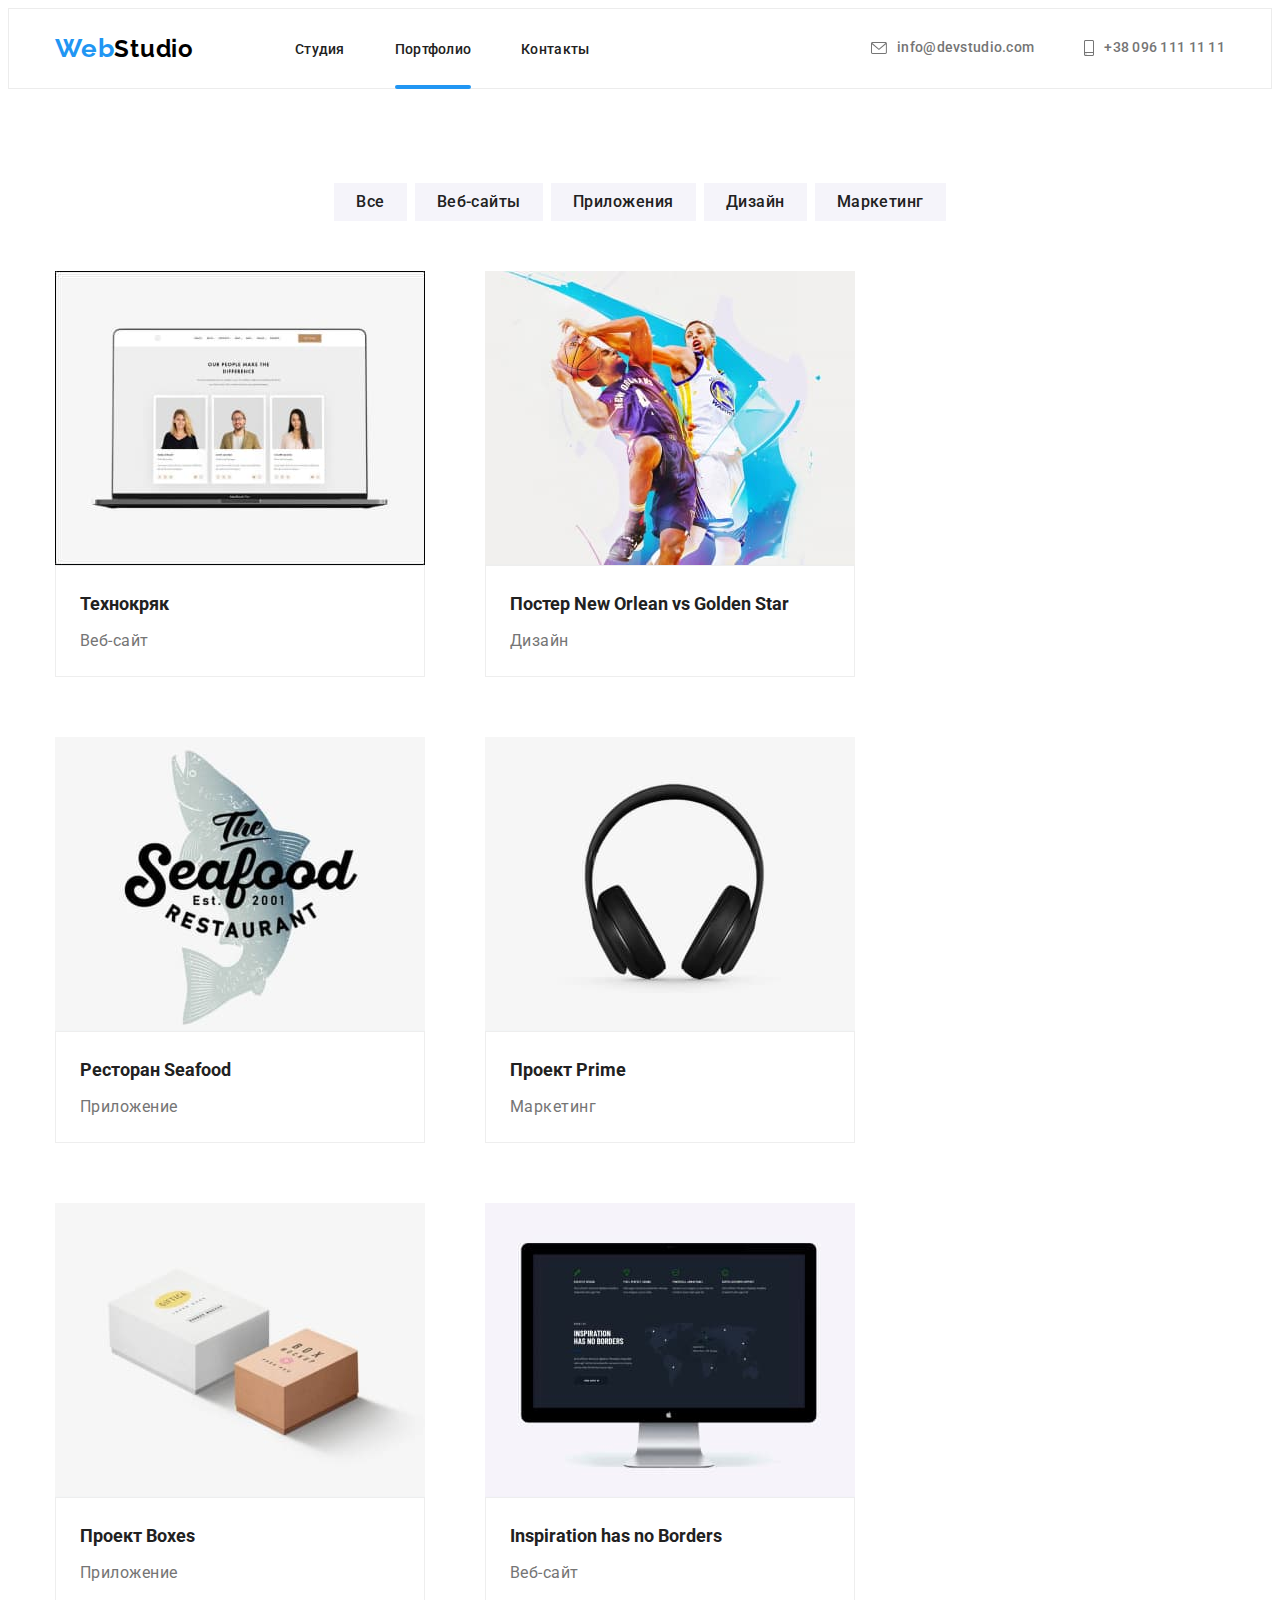
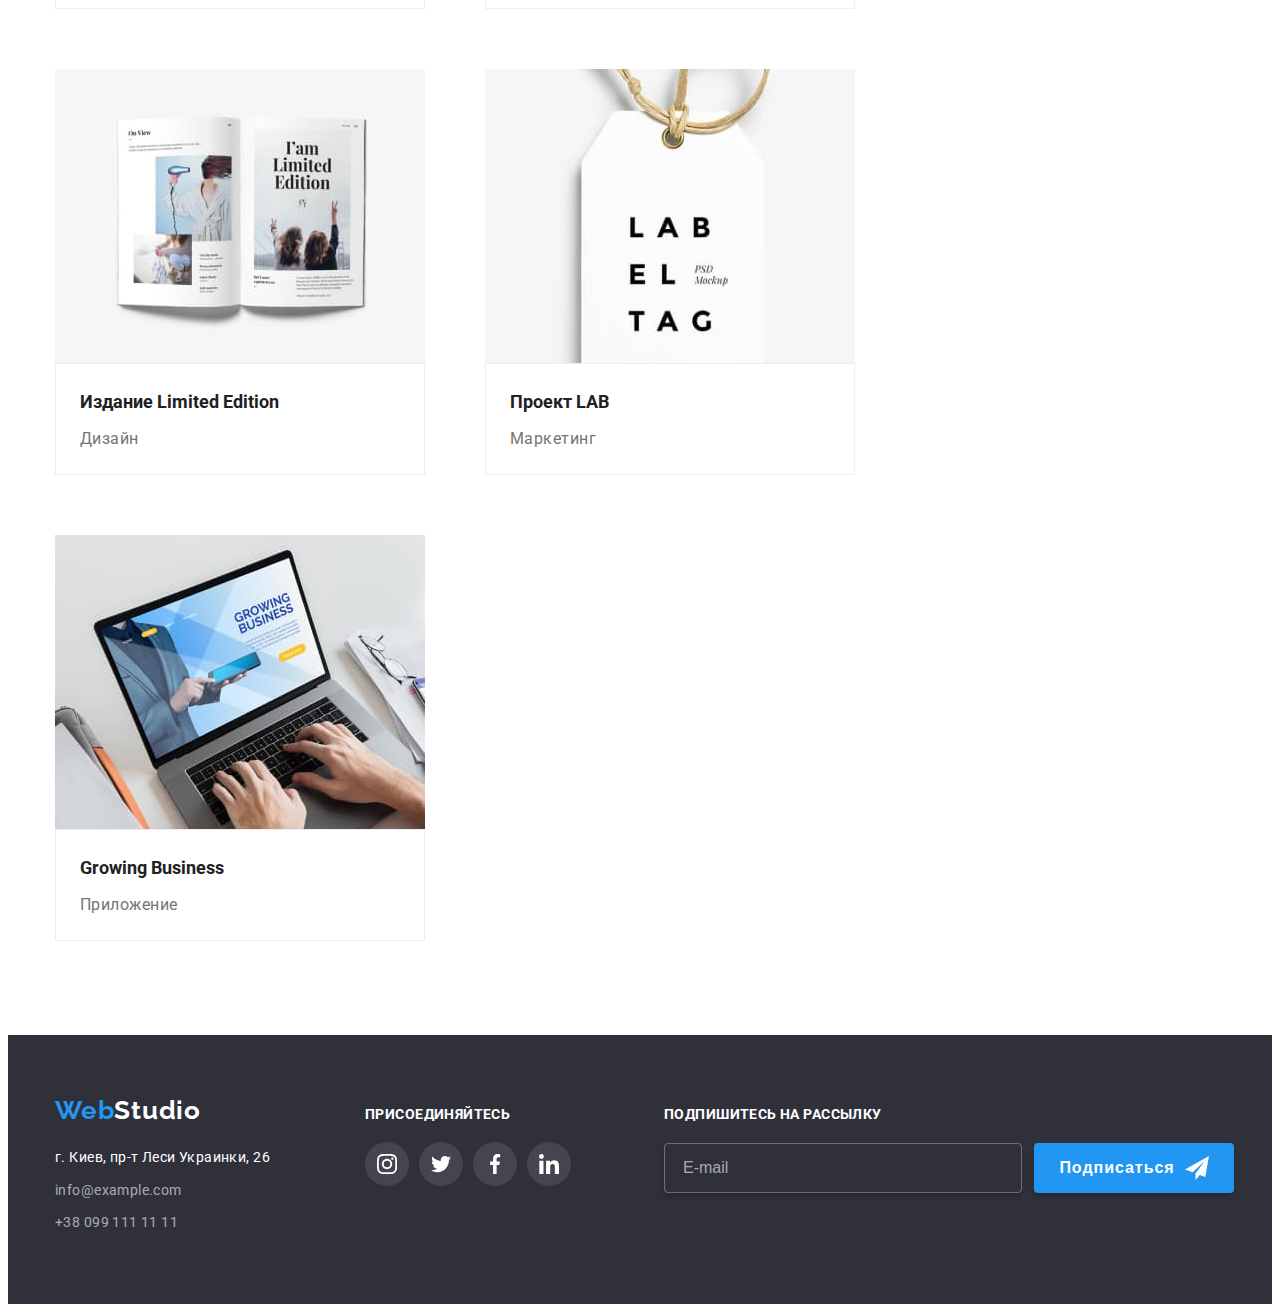
==== commit 615334a5: ".." ====
--- a/portfolio.html
+++ b/portfolio.html
@@ -44,52 +44,63 @@
     </li>
   </ul>
   </div>
-
-  <div class="menu-mob">
-    <div class="container-menu">
-      <div class="container-menu__nav">
-        <button type="button" class="header-menu_close">
-          <svg class="modal__btn-close" width="18" height="18">
-            <use href="./images/symbol-defs1.svg#icon-Close-2"></use>
-          </svg>
-        </button>
-        <ul class="menu-mob__list">
-          <li class="menu-mob__item list"><a href="./index.html" class="menu__link-mob link">Студия</a></li>
-          <li class="menu-mob__item list"><a href="./portfolio.html" class="menu__link-mob link">Портфолио</a></li>
-          <li class="menu-mob__item list"><a href="" class="menu__link-mob link">Контакты</a></li>
-        </ul>
-        </nav>
+  <div class="container-mob__menu">
+    <a href class="logo-mob link">Web<span class="logo-mob__studio">Studio</span></a>
+    <button type="button" class="header-btn-open">
+      <svg class="header-btn__mob-img" width="24" height="16">
+        <use href="./images/icons.svg#icon-menu_24px"></use>
+      </svg>
+    </button>
+  </div>
+
+  
+      <div class="menu-mob is-hidden">
+        <div class="container-menu">
+          <div class="container-menu__nav">
+            <button type="button" class="header-menu-close">
+              <svg class="modal__btn-close" width="18" height="18">
+                <use href="./images/symbol-defs1.svg#icon-Close-2"></use>
+              </svg>
+            </button>
+            <ul class="menu-mob__list">
+              <li class="menu-mob__item list"><a href="./index.html" class="menu__link-mob link">Студия</a></li>
+              <li class="menu-mob__item list"><a href="./portfolio.html" class="menu__link-mob link">Портфолио</a></li>
+              <li class="menu-mob__item list"><a href="" class="menu__link-mob link">Контакты</a></li>
+            </ul>
+            </nav>
+          </div>
+      
+          <div class="container-menu__contact">
+            <ul class="contact-mob">
+      
+              <li class="contact-mob__item list">
+                <a href="tel:+38 096 111 11 11" class="contact-mob__link link tel-log-mob"> +38 096 111 11 11</a>
+              </li>
+      
+              <li class="contact--mob__item list">
+                <a href="mailto:info@devstudio.com" class="contact-mob__link link mail-logo-mob">
+                  info@devstudio.com</a>
+              </li>
+      
+            </ul>
+            <ul class="mob-menu__media list">
+              <li class="mob-menu__media"><a href="" class="mob-menu__link link">
+                  Instagram
+                </a></li>
+              <li class="mob-menu__media"><a href="" class="mob-menu__link link">
+                  Twitter
+                </a></li>
+              <li class="mob-menu__media"><a href="" class="mob-menu__link link">
+                  Facebook
+                </a></li>
+              <li class="mob-menu__media"><a href="" class="mob-menu__link link">LinkedIn
+                </a></li>
+      
+            </ul>
+          </div>
+        </div>
+      
       </div>
-  
-      <div class="container-menu__contact">
-        <ul class="contact-mob">
-          <li class="contact__item-mob list">
-            <a href="mailto:info@devstudio.com" class="contact-mob__link link mail-logo">
-              info@devstudio.com</a>
-          </li>
-  
-          <li class="contact-mob__item list">
-            <a href="tel:+38 096 111 11 11" class="contact-mob__link link tel-logo"> +38 096 111 11 11</a>
-          </li>
-        </ul>
-        <ul class="mob-menu__media list">
-          <li class="mob-menu__media"><a href="" class="mob-menu__link">
-              Instagram
-            </a></li>
-          <li class="mob-menu__media"><a href="" class="mob-menu__link">
-              Twitter
-            </a></li>
-          <li class="mob-menu__media"><a href="" class="mob-menu__link">
-              Facebook
-            </a></li>
-          <li class="mob-menu__media"><a href="" class="mob-menu__link">LinkedIn
-            </a></li>
-  
-        </ul>
-      </div>
-    </div>
-  
-  </div>
 
 </header>
 
--- a/css/main.min.css
+++ b/css/main.min.css
@@ -1 +1 @@
-body{font-family:"Roboto",sans-serif;color:#212121}:root{--title-color: #212121;--text-color: #757575;--typical-margin: 30px}h1,h2,h3,p{margin:0;padding-left:0}ul{padding:0;margin:0}*{box-sizing:border-box}img{display:block;width:100%;max-width:100%;height:auto}.link{text-decoration:none}.list{list-style:none}.container{padding-left:15px;padding-right:15px;margin:0 auto;outline:1px solid red}@media screen and (min-width: 480px){.container{max-width:480px}}@media screen and (min-width: 768px){.container{max-width:768px}}@media screen and (min-width: 1200px){.container{max-width:1200px}}@media screen and (min-width: 1200px){.container__flex{display:flex;align-items:baseline}}.container-menu{padding-left:15px;padding-right:15px;margin:0 auto;outline:1px solid red;max-width:480px}.visually-hidden{position:absolute;white-space:nowrap;width:1px;height:1px;overflow:hidden;border:0;padding:0;clip:rect(0 0 0 0);clip-path:inset(50%);margin:-1px}.header{padding-top:16px;padding-bottom:16px}@media screen and (min-width: 768px){.header{padding-top:21px;padding-bottom:21px}}@media screen and (min-width: 1200px){.header{padding-top:24px;padding-bottom:24px}}.header-portfolio{padding-top:24px;padding-bottom:24px;border:1px solid #ececec}.header-portfolio .container{display:flex}.nav{display:none}@media screen and (min-width: 768px){.nav{display:flex;align-items:center}}.menu{display:none}@media screen and (min-width: 768px){.menu{display:flex}}@media screen and (min-width: 1200px){.menu{display:flex}}.header .container{display:flex}.menu__link{position:relative;font-weight:500;font-size:14px;line-height:1.14;letter-spacing:.02em;color:var(--title-color);transition-property:color;transition-duration:250ms;transition-timing-function:cubic-bezier(0.4, 0, 0.2, 1)}.menu__link:hover{color:#2196f3}.menu__link:focus{color:#2196f3}.menu__item:not(:last-child){margin-right:50px}.menu__after:after{position:absolute;content:"";width:100%;height:4px;background-color:#2196f3;border-radius:2px;display:block;bottom:-32px}.contact{display:flex;flex-wrap:wrap;margin-left:96px}@media screen and (max-width: 768px){.contact{display:none}}@media screen and (min-width: 1200px){.contact{display:flex;align-items:center;justify-content:center;margin-left:auto}}@media screen and (min-width: 1200px){.contact__item:hover{color:#2196f3}.contact__item:focus{color:#2196f3}}@media screen and (max-width: 1200px){.contact__item+.contact__item{margin-top:10px}}@media screen and (min-width: 1200px){.contact__item+.contact__item{margin-left:50px}}.contact__link{font-weight:500;font-size:12px;line-height:1.16;letter-spacing:.02em;color:#757575}@media screen and (min-width: 1200px){.contact__link:hover{color:#2196f3}.contact__link:focus{color:#2196f3}}@media screen and (min-width: 1200px){.contact__link{font-size:14px;line-height:1.14}}.contact__link{display:flex;align-items:center;justify-content:center;transition-property:color;transition-duration:250ms;transition-timing-function:cubic-bezier(0.4, 0, 0.2, 1)}.contact__icon{display:block;margin-right:8px;fill:currentColor}@media screen and (min-width: 1200px){.contact__icon{margin-right:10px}}.header-btn__mob{display:block;margin-left:auto;width:40px;height:40px;border:1px solid rgba(0,0,0,.1);border-radius:50%;background-color:rgba(0,0,0,0);fill:#000;display:flex;justify-content:center;align-items:center}.body{position:relative}.menu-mob{position:fixed;z-index:2;background-color:#fff;top:0;left:0;height:100%;width:100%;padding-top:48px;padding-bottom:48px}.container-menu{display:flex;flex-direction:column;height:100%;justify-content:space-between;overflow:auto}.header-menu_close{position:absolute;top:10px;right:15px;width:40px;height:40px;border:1px solid rgba(0,0,0,.1);border-radius:50%;background-color:rgba(0,0,0,0);display:flex;justify-content:center;align-items:center;fill:#000;transition-property:color;transition-duration:250ms;transition-timing-function:cubic-bezier(0.4, 0, 0.2, 1)}.header-menu_close:hover{fill:#2196f3}.header-menu_close:focus{fill:#2196f3}.menu-mob__item:not(:last-child){margin-bottom:35px}.menu__link-mob{font-weight:500;font-size:40px;line-height:1.17;letter-spacing:.02em;color:#212121;transition-property:color;transition-duration:250ms;transition-timing-function:cubic-bezier(0.4, 0, 0.2, 1)}.menu__link-mob:hover{color:#2196f3}.menu__link-mob:focus{color:#2196f3}.logo{width:134px;font-family:"Raleway";font-weight:700;font-size:24px;line-height:1.16;letter-spacing:.03em;color:#2196f3;display:block}.logo .logo__header{font-family:"Raleway";font-weight:700;font-size:24px;line-height:1.16;letter-spacing:.03em;color:#000}@media screen and (min-width: 768px){.logo{margin-right:87px}}@media screen and (min-width: 1200px){.logo{width:145px;margin-right:95px;font-size:26px;line-height:1.19}}.logo .logo__studio{font-family:"Raleway";font-weight:700;font-size:24px;line-height:1.19;letter-spacing:.03em;color:#fff}@media screen and (min-width: 1200px){.logo .logo__studio{font-size:26px;line-height:1.19}}.hero{padding-top:118px;padding-bottom:118px;background-image:linear-gradient(rgba(47, 48, 58, 0.4), rgba(47, 48, 58, 0.4)),url(../../images/Hero-mobile.jpg);background-size:cover;max-width:480px;background-color:#2f303a;background-position:center;display:block;margin-right:auto;margin-left:auto}@media(min-device-pixel-ratio: 2),(min-resolution: 192dpi),(min-resolution: 2dppx){.hero{background-image:linear-gradient(rgba(47, 48, 58, 0.4), rgba(47, 48, 58, 0.4)),url(../../images/hero-mob-2x.jpg)}}@media screen and (min-width: 768px){.hero{max-width:768px;background-image:linear-gradient(rgba(47, 48, 58, 0.4), rgba(47, 48, 58, 0.4)),url(../../images/Hero-tablet.jpg)}}@media screen and (min-width: 768px)and (min-device-pixel-ratio: 2),screen and (min-width: 768px)and (min-resolution: 192dpi),screen and (min-width: 768px)and (min-resolution: 2dppx){.hero{background-image:linear-gradient(rgba(47, 48, 58, 0.4), rgba(47, 48, 58, 0.4)),url(../../images/hero-tab-2x.jpg)}}@media screen and (min-width: 1200px){.hero{padding-top:200px;padding-bottom:200px;max-width:1600px;background-image:linear-gradient(rgba(47, 48, 58, 0.4), rgba(47, 48, 58, 0.4)),url(../../images/banner.jpg)}}@media screen and (min-width: 1200px)and (min-device-pixel-ratio: 2),screen and (min-width: 1200px)and (min-resolution: 192dpi),screen and (min-width: 1200px)and (min-resolution: 2dppx){.hero{background-image:linear-gradient(rgba(47, 48, 58, 0.4), rgba(47, 48, 58, 0.4)),url(../../images/hero-2x.jpg)}}.hero__title{font-weight:900;font-size:26px;line-height:1.61;text-align:center;letter-spacing:.06em;text-transform:uppercase;color:#fff;max-width:670px;margin-bottom:var(--typical-margin);margin-left:auto;margin-right:auto}@media screen and (min-width: 1200px){.hero__title{font-size:44px;line-height:1.36}}.hero__btn{font-family:inherit;font-weight:700;font-size:16px;line-height:1.76;display:flex;align-items:center;text-align:center;letter-spacing:.06em;color:#fff;background-color:#2196f3;display:block;margin-left:auto;margin-right:auto;border:rgba(0,0,0,0);min-width:200px;height:50px}@media screen and (min-width: 1200px){.hero__btn{min-width:216px}}.content{padding-top:60px;padding-bottom:60px}@media screen and (min-width: 1200px){.content{padding-top:94px;padding-bottom:47px}}.content-list{gap:30px}@media screen and (min-width: 768px){.content-list{display:flex;flex-wrap:wrap}}@media screen and (min-width: 1200px){.content-list{display:flex;flex-wrap:nowrap}}.content-list__item{width:100%}@media screen and (min-width: 768px){.content-list__item{width:calc((100% - 30px)/2)}}@media screen and (min-width: 1200px){.content-list__item{max-width:270px}}.content-list__aftertitle{font-weight:700;font-size:14px;line-height:1.14;letter-spacing:.03em;text-transform:uppercase;color:var(--title-color);margin-bottom:10px}.content-list__text{font-weight:400;font-size:14px;line-height:1.71;letter-spacing:.03em;color:var(--text-color)}.antena:before{content:"";display:block;height:120px;background-image:url(../images/Antena.svg);background-repeat:no-repeat;background-position:center;border:1px solid rgba(0,0,0,0);padding:25px 100px 25px 100px;background-color:#f5f4fa;margin-bottom:30px}.clock:before{content:"";display:block;height:120px;background-image:url(../images/clock\ 1.svg);background-repeat:no-repeat;background-position:center;border:1px solid rgba(0,0,0,0);padding:25px 100px 25px 100px;background-color:#f5f4fa;margin-bottom:30px;margin-top:30px}@media screen and (min-width: 768px){.clock:before{margin-top:0px}}@media screen and (min-width: 1200px){.clock:before{margin-top:0px}}.diagram:before{content:"";display:block;height:120px;background-image:url(../images/diagram\ 1.svg);background-repeat:no-repeat;background-position:center;border:1px solid rgba(0,0,0,0);padding:25px 100px 25px 100px;background-color:#f5f4fa;margin-bottom:30px;margin-top:30px}@media screen and (min-width: 768px){.diagram:before{margin-top:0px}}@media screen and (min-width: 1200px){.diagram:before{margin-top:0px}}.astronavt:before{content:"";display:block;height:120px;background-image:url(../images/astronaut\ 1.svg);background-repeat:no-repeat;background-position:center;border:1px solid rgba(0,0,0,0);padding:25px 100px 25px 100px;background-color:#f5f4fa;margin-bottom:30px;margin-top:30px}@media screen and (min-width: 768px){.astronavt:before{margin-top:0px}}@media screen and (min-width: 1200px){.astronavt:before{margin-top:0px}}.cards{padding-top:47px;padding-bottom:94px}@media screen and (max-width: 1200px){.cards{display:none}}.cards__title{font-weight:700;font-size:36px;line-height:1.17;text-align:center;letter-spacing:.03em;color:var(--title-color);margin-bottom:50px}.cards-list{display:flex;justify-content:space-between}.cards-list__item{position:relative}.cards-list__item:not(:last-child){margin-right:var(--typical-margin)}.cards-animation{position:absolute;bottom:0;background-color:rgba(47,48,58,.8);min-width:370px}.cards-animation__text{font-weight:700;font-size:14px;line-height:16px;text-align:center;letter-spacing:.03em;color:#fff;text-transform:uppercase;padding:27px 82px 27px 83px}.person{padding-top:60px;padding-bottom:84px;background-color:#f5f4fa}@media screen and (min-width: 1200px){.person{padding-top:94px;padding-bottom:94px}}.person__title{font-weight:700;font-size:28px;line-height:1.17;text-align:center;letter-spacing:.03em;color:var(--title-color);margin-bottom:30px}@media screen and (min-width: 1200px){.person__title{font-size:36px;line-height:1.17;margin-bottom:50px}}@media screen and (min-width: 768px){.person-list{display:flex;flex-wrap:wrap;gap:30px}}@media screen and (min-width: 1200px){.person-list{display:flex;flex-wrap:nowrap}}.person-list__item{box-shadow:0px 4px 4px 0px rgba(0,0,0,.25)}@media screen and (max-width: 768px){.person-list__item:not(:last-child){margin-bottom:var(--typical-margin)}}@media screen and (max-width: 768px)and (min-width: 1200px){.person-list__item:not(:last-child){margin-right:var(--typical-margin)}}.person-list__about{padding-top:30px;padding-bottom:24px;background-color:#fff}@media screen and (min-width: 1200px){.person-list__about{padding-bottom:30px}}.person-list__aftertitle{font-weight:500;font-size:16px;line-height:1.18;text-align:center;letter-spacing:.03em;color:var(--title-color);margin-bottom:10px}.person-list__text{font-weight:400;font-size:16px;line-height:1.18;text-align:center;letter-spacing:.03em;color:var(--text-color);margin-bottom:16px}.masters-media{display:flex;justify-content:center}.masters-media__item{width:44px;height:44px;margin-right:10px}.masters-media__item:last-child{margin-right:0}.masters-media__link{width:100%;height:100%;display:flex;align-items:center;justify-content:center;border-radius:50%;background-color:#fff;transition-property:background-color;transition-duration:250ms;transition-timing-function:cubic-bezier(0.4, 0, 0.2, 1)}@media screen and (min-width: 1200px){.masters-media__link:hover{background-color:#2196f3}.masters-media__link:hover .masters-media__icons{fill:#fff}.masters-media__link:focus{background-color:#2196f3}.masters-media__link:focus .masters-media__icons{fill:#fff}}.masters-media__icons{fill:#afb1b8}.client{padding-top:60px;padding-bottom:60px}@media screen and (min-width: 1200px){.client{padding-top:94px;padding-bottom:94px}}.client__title{font-weight:700;font-size:28px;line-height:1.17;text-align:center;letter-spacing:.03em;color:#212121;margin-bottom:30px}@media screen and (min-width: 1200px){.client__title{font-size:36px;line-height:1.16;margin-bottom:50px}}.client-list{display:flex;flex-wrap:wrap;gap:30px;justify-content:center}@media screen and (min-width: 768px){.client-list{display:flex;flex-wrap:wrap;gap:30px}}@media screen and (min-width: 1200px){.client-list{display:flex;justify-content:space-between}}.client-list__link{display:flex;justify-content:center;align-items:center;color:#afb1b8;border:1px solid #afb1b8;border-radius:5%;width:210px;height:92px;transition-property:color,border;transition-duration:250ms;transition-timing-function:cubic-bezier(0.4, 0, 0.2, 1)}.client-list__link:hover{border:1px solid #2196f3;color:#2196f3}.client-list__link:focus{border:1px solid #2196f3;color:#2196f3}@media screen and (min-width: 768px){.client-list__link{width:226px;height:92px}}@media screen and (min-width: 1200px){.client-list__link{width:170px;height:92px}}.client-list__logo{fill:currentColor}.footer{background-color:#2f303a;padding-bottom:60px;padding-top:60px}.footer .logo{display:block;width:154px;text-align:center;margin-bottom:20px}@media screen and (max-width: 1200px){.footer .logo{margin-left:auto;margin-right:auto}}@media screen and (min-width: 1200px){.footer .logo{width:145px}}.logo .logo__studio{font-family:"Raleway";font-weight:700;font-size:24px;line-height:1.19;letter-spacing:.03em;color:#fff}@media screen and (min-width: 1200px){.logo .logo__studio{font-size:26px}}.adress-info__text{font-weight:400;font-size:14px;line-height:1.71;letter-spacing:.03em;color:#fff;font-style:normal;margin-bottom:8px}@media screen and (max-width: 1200px){.adress-info__text{text-align:center}}@media screen and (min-width: 1200px){.adress-info__text{margin-bottom:9px}}.adress-info__item+.adress-info__item{margin-top:8px}@media screen and (min-width: 1200px){.adress-info__item+.adress-info__item{margin-bottom:9px}}.adress-info__link{font-weight:400;font-size:14px;line-height:1.71;letter-spacing:.03em;color:rgba(255,255,255,.6);font-style:normal}@media screen and (max-width: 1200px){.adress-info__link{text-align:center;display:block}}@media screen and (min-width: 768px)and (max-width: 1200px){.adress-tab{display:flex;align-items:baseline;justify-content:center;margin-bottom:60px}}@media screen and (min-width: 1200px){.adress-tab{display:flex;align-items:baseline}}.media{min-width:206px;height:80px}@media screen and (max-width: 768px){.media{margin-top:60px;margin-bottom:60px}}@media screen and (max-width: 1200px){.media{text-align:center}}@media screen and (min-width: 768px)and (max-width: 1200px){.media{margin-left:165px}}@media screen and (min-width: 1200px){.media{margin-left:70px}}.media__title{font-weight:700;font-size:14px;line-height:16px;letter-spacing:.03em;text-transform:uppercase;color:#fff;margin-bottom:20px}.media__list{display:flex;align-items:center}@media screen and (max-width: 1200px){.media__list{justify-content:center}}@media screen and (min-width: 1200px){.media__list{justify-content:space-between}}.media__item{width:44px;height:44px}.media__item:not(:last-child){margin-right:10px}.media__link{display:flex;justify-content:center;align-items:center;width:100%;height:100%;border-radius:50%;background-color:rgba(255,255,255,.1)}@media screen and (min-width: 1200px){.media__link{transition:background-color 250ms cubic-bezier(0.4, 0, 0.2, 1)}.media__link:hover{background-color:#2196f3}.media__link:focus{background-color:#2196f3}}.media__logo{fill:#fff}.form{min-width:450px;height:156px}@media screen and (min-width: 1200px){.form{min-width:570px;height:86px;margin-left:93px}}.form__title{font-weight:700;font-size:14px;line-height:1.14;letter-spacing:.03em;text-transform:uppercase;color:#fff;margin-bottom:20px}@media screen and (max-width: 1200px){.form__title{text-align:center}}.form-telegram__position{position:relative}.form-telegram__input{width:450px;height:50px;background-color:rgba(0,0,0,0);border:1px solid rgba(255,255,255,.3);box-shadow:0px 4px 4px rgba(0,0,0,.15);border-radius:4px}.form-telegram__input::placeholder{font-weight:400;font-size:16px;line-height:1.25;color:rgba(255,255,255,.6);padding-left:16px}.form-telegram__input:focus{color:rgba(255,255,255,.6)}@media screen and (max-width: 1200px){.form-telegram__input{display:block;margin:auto}}@media screen and (min-width: 1200px){.form-telegram__input{width:358px;height:50px}}.form-telegram__btn{display:block;min-width:200px;height:50px;background-color:#2196f3;border-color:rgba(0,0,0,0);border-radius:4px;box-shadow:0px 4px 4px rgba(0,0,0,.15);font-weight:700;font-size:16px;line-height:30px;letter-spacing:.06em;color:#fff;display:flex;align-items:center;justify-content:center}@media screen and (max-width: 1200px){.form-telegram__btn{margin-left:auto;margin-right:auto;margin-top:20px}}@media screen and (min-width: 1200px){.form-telegram__btn{position:absolute;top:0;right:0}}.form-telegram__logo{margin-left:10px}.backdrop{position:fixed;top:0;left:0;width:100%;height:100%;background-color:rgba(0,0,0,.2);z-index:1;transition:opacity 300ms linear,visibility 300ms linear}.is-hidden{opacity:0;pointer-events:none;visibility:hidden}.modal{position:absolute;top:50%;left:50%;transform:translate(-50%, -50%) scale(1) skew(0);width:528px;height:581px;background-color:#fff;transition:transform 300ms linear;padding:40px}.backdrop.is-hidden .modal{transform:translate(-50%, -50%) skew(50deg, 50deg)}.modal__btn{position:absolute;top:7px;right:7px;width:30px;height:30px;border:1px solid rgba(0,0,0,.1);border-radius:50%;background-color:rgba(0,0,0,0);display:flex;justify-content:center;align-items:center;fill:#000}.modal__btn:hover{fill:#2196f3}.modal__title{font-weight:700;font-size:20px;line-height:1.15;text-align:center;letter-spacing:.03em;color:#212121;margin-bottom:12px}.blank-form{position:relative}.blank-form__label{font-weight:400;font-size:12px;line-height:1.16;letter-spacing:.01em;color:#757575;display:block}.blank-form__input{border:1px solid rgba(33,33,33,.2);border-radius:4px;width:100%;height:40px;background-color:rgba(0,0,0,0);margin-bottom:10px;margin-top:4px;padding-left:42px;transition:outline 250ms cubic-bezier(0.4, 0, 0.2, 1)}.blank-form__input:focus{outline:1px solid #2196f3}.blank-form__input:focus+.blank-form__icon{fill:#2196f3}.blank-form__icon{position:absolute;bottom:30%;left:12px;display:inline-block;fill:#212121;transition:fill 250ms cubic-bezier(0.4, 0, 0.2, 1)}.blank-form__input+.blank-form__icon:focus{outline:1px solid #2196f3}.blank-form__text{width:100%;height:120px;padding:12px 16px;border:1px solid rgba(33,33,33,.2);border-radius:4px;resize:none;margin-top:4px;margin-bottom:20px;display:block;transition:outline 250ms cubic-bezier(0.4, 0, 0.2, 1)}.blank-form__text:focus{outline:1px solid #2196f3}.blank-form__text::placeholder{font-weight:400;font-size:14px;line-height:1.14;letter-spacing:.01em;color:rgba(117,117,117,.5)}.blank-form__agreement{display:flex;align-items:center;justify-content:center}.blank-form__agreement:before{content:"";width:15px;height:15px;border:2px solid #212121;margin-right:8px;display:inline-block}.blank-form__agree:checked+.blank-form__agreement:before{background-color:#2196f3;border:none;background-image:url(../images/icon-check.svg);background-repeat:no-repeat;background-position:center}.blank-form__agree{-webkit-appearance:none;-moz-appearance:none;appearance:none;position:absolute}.blank-form__agreement{font-weight:400;font-size:14px;line-height:1.71;letter-spacing:.03em;color:#757575}.blank-form__link{color:#2196f3}.blank-form__btn{min-width:200px;height:50px;background-color:#2196f3;border-color:rgba(0,0,0,0);border-radius:4px;box-shadow:0px 4px 4px rgba(0,0,0,.15);font-weight:700;font-size:16px;line-height:30px;letter-spacing:.06em;color:#fff;display:flex;align-items:center;justify-content:center;margin:0 auto;margin-top:30px}.potfolio__hero{padding-top:60px;padding-bottom:60px}@media screen and (min-width: 1200px){.potfolio__hero{padding-top:94px;padding-bottom:94px}}.potfolio__list{display:flex;flex-wrap:wrap;margin-bottom:40px}@media screen and (min-width: 768px){.potfolio__list{margin-bottom:30px;justify-content:center}}@media screen and (min-width: 1200px){.potfolio__list{display:flex;margin-bottom:50px;justify-content:center}}.potfolio__btn:not(:last-child){margin-right:8px}@media screen and (max-width: 768px){.potfolio__btn:nth-child(-n+3){margin-bottom:15px;display:block}}.potfolio__btn-item{font-family:inherit;font-weight:500;font-size:16px;line-height:1.63;text-align:center;letter-spacing:.03em;color:var(--btm-color);background-color:#f5f4fa;padding:6px 22px 6px 22px;border:rgba(0,0,0,0);transition:background-color 250ms cubic-bezier(0.4, 0, 0.2, 1),box-shadow 250ms cubic-bezier(0.4, 0, 0.2, 1),color 250ms cubic-bezier(0.4, 0, 0.2, 1)}.potfolio__btn-item:hover{color:#fff;background-color:#2196f3;box-shadow:0px 4px 4px 0px rgba(0,0,0,.25)}.potfolio__btn-item:focus{color:#fff;background-color:#2196f3;box-shadow:0px 4px 4px 0px rgba(0,0,0,.25)}@media screen and (min-width: 768px){.portfolio-cards{display:flex;flex-wrap:wrap;gap:30px}}@media screen and (min-width: 1200px){.portfolio-cards{display:flex;flex-wrap:wrap;margin-right:-30px;margin-bottom:-30px}}.portfolio-cards__item{max-width:450px;transition:box-shadow 250ms cubic-bezier(0.4, 0, 0.2, 1)}.portfolio-cards__item:not(:last-child){margin-bottom:30px}.portfolio-cards__item:hover{box-shadow:0px 4px 4px 0px rgba(0,0,0,.25)}.portfolio-cards__item:hover:hover .portfolio-cards__text{opacity:1;transform:translateY(0)}@media screen and (min-width: 768px){.portfolio-cards__item{max-width:354px}}@media screen and (min-width: 1200px){.portfolio-cards__item{flex-basis:calc(33.3333333333% - 30px);margin-right:30px;margin-bottom:30px;max-width:370px}}.portfolio-cards__animation{position:relative;overflow:hidden}.portfolio-cards__text{position:absolute;font-weight:400;font-size:18px;line-height:1.55;letter-spacing:.03em;color:#fff;background-color:rgba(33,150,243,.9);padding:77px 24px 77px 24px;height:100%;top:0;transform:translateY(100%);transition:transform 250ms linear}@media screen and (min-width: 768px){.portfolio-cards__text{padding:49px 24px 77px 24px}}@media screen and (min-width: 1200px){.portfolio-cards__text{padding:63px 24px 63px 24px}}.project{border:1px solid #eee;padding:20px 24px 20px 24px}.project__name{font-weight:700;font-size:18px;line-height:2;color:#212121;margin-bottom:4px}.project__text{font-weight:400;font-size:16px;line-height:1.88;letter-spacing:.03em;color:#757575}/*# sourceMappingURL=main.min.css.map */+body{font-family:"Roboto",sans-serif;color:#212121}:root{--title-color: #212121;--text-color: #757575;--typical-margin: 30px}h1,h2,h3,p{margin:0;padding-left:0}ul{padding:0;margin:0}*{box-sizing:border-box}img{display:block;width:100%;max-width:100%;height:auto}.link{text-decoration:none}.list{list-style:none}.container{padding-left:15px;padding-right:15px;margin:0 auto}@media screen and (min-width: 480px){.container{max-width:480px}}@media screen and (min-width: 768px){.container{max-width:768px}}@media screen and (min-width: 1200px){.container{max-width:1200px}}@media screen and (min-width: 1200px){.container__flex{display:flex;align-items:baseline}}.container-menu{padding-left:15px;padding-right:15px;margin:0 auto;max-width:480px}.container-mob__menu{max-width:480px;padding-left:15px;padding-right:15px;margin:0 auto;display:flex;align-items:center}.visually-hidden{position:absolute;white-space:nowrap;width:1px;height:1px;overflow:hidden;border:0;padding:0;clip:rect(0 0 0 0);clip-path:inset(50%);margin:-1px}.header{padding-top:16px;padding-bottom:16px}@media screen and (min-width: 768px){.header{padding-top:21px;padding-bottom:21px}}@media screen and (min-width: 1200px){.header{padding-top:24px;padding-bottom:24px}}.header-portfolio{padding-top:24px;padding-bottom:24px;border:1px solid #ececec}.header-portfolio .container{display:flex}.nav{display:none}@media screen and (min-width: 768px){.nav{display:flex;align-items:center}}.menu{display:none}@media screen and (min-width: 768px){.menu{display:flex}}@media screen and (min-width: 1200px){.menu{display:flex}}.header .container{display:flex}.menu__link{position:relative;font-weight:500;font-size:14px;line-height:1.14;letter-spacing:.02em;color:var(--title-color);transition-property:color;transition-duration:250ms;transition-timing-function:cubic-bezier(0.4, 0, 0.2, 1)}.menu__link:hover{color:#2196f3}.menu__link:focus{color:#2196f3}.menu__item:not(:last-child){margin-right:50px}.menu__after:after{position:absolute;content:"";width:100%;height:4px;background-color:#2196f3;border-radius:2px;display:block;bottom:-32px}.contact{display:flex;flex-wrap:wrap;margin-left:96px}@media screen and (max-width: 768px){.contact{display:none}}@media screen and (min-width: 1200px){.contact{display:flex;align-items:center;justify-content:center;margin-left:auto}}@media screen and (min-width: 1200px){.contact__item:hover{color:#2196f3}.contact__item:focus{color:#2196f3}}@media screen and (max-width: 1200px){.contact__item+.contact__item{margin-top:10px}}@media screen and (min-width: 1200px){.contact__item+.contact__item{margin-left:50px}}.contact__link{font-weight:500;font-size:12px;line-height:1.16;letter-spacing:.02em;color:#757575}@media screen and (min-width: 1200px){.contact__link:hover{color:#2196f3}.contact__link:focus{color:#2196f3}}@media screen and (min-width: 1200px){.contact__link{font-size:14px;line-height:1.14}}.contact__link{display:flex;align-items:center;justify-content:center;transition-property:color;transition-duration:250ms;transition-timing-function:cubic-bezier(0.4, 0, 0.2, 1)}.contact__icon{display:block;margin-right:8px;fill:currentColor}@media screen and (min-width: 1200px){.contact__icon{margin-right:10px}}.header-btn-open{display:block;margin-left:auto;width:40px;height:40px;border:1px solid rgba(0,0,0,.1);border-radius:50%;background-color:rgba(0,0,0,0);fill:#000;display:flex;align-items:center;justify-content:center}@media screen and (min-width: 768px){.header-btn-open{display:none}}.body{position:relative}.menu-mob{position:fixed;z-index:2;background-color:#fff;top:0;left:0;height:100%;width:100%;padding-top:48px;padding-bottom:48px}@media screen and (min-width: 768px){.menu-mob{display:none}}.container-menu{display:flex;flex-direction:column;height:100%;justify-content:space-between;overflow:auto}@media screen and (min-width: 768px){.container-menu{display:none}}.header-menu-close{position:absolute;top:10px;right:15px;width:40px;height:40px;border:1px solid rgba(0,0,0,.1);border-radius:50%;background-color:rgba(0,0,0,0);display:flex;justify-content:center;align-items:center;fill:#000;transition-property:color;transition-duration:250ms;transition-timing-function:cubic-bezier(0.4, 0, 0.2, 1)}.header-menu-close:hover{fill:#2196f3}.header-menu-close:focus{fill:#2196f3}.menu-mob__item:not(:last-child){margin-bottom:35px}.menu__link-mob{font-weight:500;font-size:40px;line-height:1.17;letter-spacing:.02em;color:#212121;transition-property:color;transition-duration:250ms;transition-timing-function:cubic-bezier(0.4, 0, 0.2, 1)}.menu__link-mob:hover{color:#2196f3}.menu__link-mob:focus{color:#2196f3}.logo{width:134px;font-family:"Raleway";font-weight:700;font-size:24px;line-height:1.16;letter-spacing:.03em;color:#2196f3;display:block}.logo .logo__header{font-family:"Raleway";font-weight:700;font-size:24px;line-height:1.16;letter-spacing:.03em;color:#000}@media screen and (min-width: 768px){.logo{margin-right:87px}}@media screen and (min-width: 1200px){.logo{width:145px;margin-right:95px;font-size:26px;line-height:1.19}}.logo .logo__studio{font-family:"Raleway";font-weight:700;font-size:24px;line-height:1.19;letter-spacing:.03em;color:#fff}@media screen and (min-width: 1200px){.logo .logo__studio{font-size:26px;line-height:1.19}}@media screen and (max-width: 768px){.logo-mob{width:134px;font-family:"Raleway";font-weight:700;font-size:24px;line-height:1.16;letter-spacing:.03em;color:#2196f3;display:block}.logo-mob .logo-mob__studio{font-family:"Raleway";font-weight:700;font-size:24px;line-height:1.16;letter-spacing:.03em;color:#000}}@media screen and (min-width: 768px){.logo-mob{display:none}}.tel-log-mob{font-family:"Roboto";font-style:normal;font-weight:500;font-size:34px;line-height:1.17;letter-spacing:.02em;color:#2196f3;display:block;margin-bottom:32px}.mail-logo-mob{font-family:"Roboto";font-style:normal;font-weight:500;font-size:24px;line-height:1.16;letter-spacing:.02em;color:#757575}.contact-mob{margin-bottom:64px}.mob-menu__media{display:flex}.mob-menu__media:not(:last-child){margin-right:20px}.mob-menu__link{font-family:"Roboto";font-style:normal;font-weight:500;font-size:1.22;line-height:22px;letter-spacing:.02em;color:#2196f3}.hero{padding-top:118px;padding-bottom:118px;background-image:linear-gradient(rgba(47, 48, 58, 0.4), rgba(47, 48, 58, 0.4)),url(../../images/Hero-mobile.jpg);background-size:cover;max-width:480px;background-color:#2f303a;background-position:center;display:block;margin-right:auto;margin-left:auto}@media(min-device-pixel-ratio: 2),(min-resolution: 192dpi),(min-resolution: 2dppx){.hero{background-image:linear-gradient(rgba(47, 48, 58, 0.4), rgba(47, 48, 58, 0.4)),url(../../images/hero-mob-2x.jpg)}}@media screen and (min-width: 768px){.hero{max-width:768px;background-image:linear-gradient(rgba(47, 48, 58, 0.4), rgba(47, 48, 58, 0.4)),url(../../images/Hero-tablet.jpg)}}@media screen and (min-width: 768px)and (min-device-pixel-ratio: 2),screen and (min-width: 768px)and (min-resolution: 192dpi),screen and (min-width: 768px)and (min-resolution: 2dppx){.hero{background-image:linear-gradient(rgba(47, 48, 58, 0.4), rgba(47, 48, 58, 0.4)),url(../../images/hero-tab-2x.jpg)}}@media screen and (min-width: 1200px){.hero{padding-top:200px;padding-bottom:200px;max-width:1600px;background-image:linear-gradient(rgba(47, 48, 58, 0.4), rgba(47, 48, 58, 0.4)),url(../../images/banner.jpg)}}@media screen and (min-width: 1200px)and (min-device-pixel-ratio: 2),screen and (min-width: 1200px)and (min-resolution: 192dpi),screen and (min-width: 1200px)and (min-resolution: 2dppx){.hero{background-image:linear-gradient(rgba(47, 48, 58, 0.4), rgba(47, 48, 58, 0.4)),url(../../images/hero-2x.jpg)}}.hero__title{font-weight:900;font-size:26px;line-height:1.61;text-align:center;letter-spacing:.06em;text-transform:uppercase;color:#fff;max-width:670px;margin-bottom:var(--typical-margin);margin-left:auto;margin-right:auto}@media screen and (min-width: 1200px){.hero__title{font-size:44px;line-height:1.36}}.hero__btn{font-family:inherit;font-weight:700;font-size:16px;line-height:1.76;display:flex;align-items:center;text-align:center;letter-spacing:.06em;color:#fff;background-color:#2196f3;display:block;margin-left:auto;margin-right:auto;border:rgba(0,0,0,0);min-width:200px;height:50px}@media screen and (min-width: 1200px){.hero__btn{min-width:216px}}.content{padding-top:60px;padding-bottom:60px}@media screen and (min-width: 1200px){.content{padding-top:94px;padding-bottom:47px}}.content-list{gap:30px}@media screen and (min-width: 768px){.content-list{display:flex;flex-wrap:wrap}}@media screen and (min-width: 1200px){.content-list{display:flex;flex-wrap:nowrap}}.content-list__item{width:100%}@media screen and (min-width: 768px){.content-list__item{width:calc((100% - 30px)/2)}}@media screen and (min-width: 1200px){.content-list__item{max-width:270px}}.content-list__aftertitle{font-weight:700;font-size:14px;line-height:1.14;letter-spacing:.03em;text-transform:uppercase;color:var(--title-color);margin-bottom:10px}.content-list__text{font-weight:400;font-size:14px;line-height:1.71;letter-spacing:.03em;color:var(--text-color)}.antena:before{content:"";display:block;height:120px;background-image:url(../images/Antena.svg);background-repeat:no-repeat;background-position:center;border:1px solid rgba(0,0,0,0);padding:25px 100px 25px 100px;background-color:#f5f4fa;margin-bottom:30px}.clock:before{content:"";display:block;height:120px;background-image:url(../images/clock\ 1.svg);background-repeat:no-repeat;background-position:center;border:1px solid rgba(0,0,0,0);padding:25px 100px 25px 100px;background-color:#f5f4fa;margin-bottom:30px;margin-top:30px}@media screen and (min-width: 768px){.clock:before{margin-top:0px}}@media screen and (min-width: 1200px){.clock:before{margin-top:0px}}.diagram:before{content:"";display:block;height:120px;background-image:url(../images/diagram\ 1.svg);background-repeat:no-repeat;background-position:center;border:1px solid rgba(0,0,0,0);padding:25px 100px 25px 100px;background-color:#f5f4fa;margin-bottom:30px;margin-top:30px}@media screen and (min-width: 768px){.diagram:before{margin-top:0px}}@media screen and (min-width: 1200px){.diagram:before{margin-top:0px}}.astronavt:before{content:"";display:block;height:120px;background-image:url(../images/astronaut\ 1.svg);background-repeat:no-repeat;background-position:center;border:1px solid rgba(0,0,0,0);padding:25px 100px 25px 100px;background-color:#f5f4fa;margin-bottom:30px;margin-top:30px}@media screen and (min-width: 768px){.astronavt:before{margin-top:0px}}@media screen and (min-width: 1200px){.astronavt:before{margin-top:0px}}.cards{padding-top:47px;padding-bottom:94px}@media screen and (max-width: 1200px){.cards{display:none}}.cards__title{font-weight:700;font-size:36px;line-height:1.17;text-align:center;letter-spacing:.03em;color:var(--title-color);margin-bottom:50px}.cards-list{display:flex;justify-content:space-between}.cards-list__item{position:relative}.cards-list__item:not(:last-child){margin-right:var(--typical-margin)}.cards-animation{position:absolute;bottom:0;background-color:rgba(47,48,58,.8);min-width:370px}.cards-animation__text{font-weight:700;font-size:14px;line-height:16px;text-align:center;letter-spacing:.03em;color:#fff;text-transform:uppercase;padding:27px 82px 27px 83px}.person{padding-top:60px;padding-bottom:84px;background-color:#f5f4fa}@media screen and (min-width: 1200px){.person{padding-top:94px;padding-bottom:94px}}.person__title{font-weight:700;font-size:28px;line-height:1.17;text-align:center;letter-spacing:.03em;color:var(--title-color);margin-bottom:30px}@media screen and (min-width: 1200px){.person__title{font-size:36px;line-height:1.17;margin-bottom:50px}}@media screen and (min-width: 768px){.person-list{display:flex;flex-wrap:wrap;gap:30px}}@media screen and (min-width: 1200px){.person-list{display:flex;flex-wrap:nowrap}}.person-list__item{box-shadow:0px 4px 4px 0px rgba(0,0,0,.25)}@media screen and (max-width: 768px){.person-list__item:not(:last-child){margin-bottom:var(--typical-margin)}}@media screen and (max-width: 768px)and (min-width: 1200px){.person-list__item:not(:last-child){margin-right:var(--typical-margin)}}.person-list__about{padding-top:30px;padding-bottom:24px;background-color:#fff}@media screen and (min-width: 1200px){.person-list__about{padding-bottom:30px}}.person-list__aftertitle{font-weight:500;font-size:16px;line-height:1.18;text-align:center;letter-spacing:.03em;color:var(--title-color);margin-bottom:10px}.person-list__text{font-weight:400;font-size:16px;line-height:1.18;text-align:center;letter-spacing:.03em;color:var(--text-color);margin-bottom:16px}.masters-media{display:flex;justify-content:center}.masters-media__item{width:44px;height:44px;margin-right:10px}.masters-media__item:last-child{margin-right:0}.masters-media__link{width:100%;height:100%;display:flex;align-items:center;justify-content:center;border-radius:50%;background-color:#fff;transition-property:background-color;transition-duration:250ms;transition-timing-function:cubic-bezier(0.4, 0, 0.2, 1)}@media screen and (min-width: 1200px){.masters-media__link:hover{background-color:#2196f3}.masters-media__link:hover .masters-media__icons{fill:#fff}.masters-media__link:focus{background-color:#2196f3}.masters-media__link:focus .masters-media__icons{fill:#fff}}.masters-media__icons{fill:#afb1b8}.client{padding-top:60px;padding-bottom:60px}@media screen and (min-width: 1200px){.client{padding-top:94px;padding-bottom:94px}}.client__title{font-weight:700;font-size:28px;line-height:1.17;text-align:center;letter-spacing:.03em;color:#212121;margin-bottom:30px}@media screen and (min-width: 1200px){.client__title{font-size:36px;line-height:1.16;margin-bottom:50px}}.client-list{display:flex;flex-wrap:wrap;gap:30px;justify-content:center}@media screen and (min-width: 768px){.client-list{display:flex;flex-wrap:wrap;gap:30px}}@media screen and (min-width: 1200px){.client-list{display:flex;justify-content:space-between}}.client-list__link{display:flex;justify-content:center;align-items:center;color:#afb1b8;border:1px solid #afb1b8;border-radius:5%;width:210px;height:92px;transition-property:color,border;transition-duration:250ms;transition-timing-function:cubic-bezier(0.4, 0, 0.2, 1)}.client-list__link:hover{border:1px solid #2196f3;color:#2196f3}.client-list__link:focus{border:1px solid #2196f3;color:#2196f3}@media screen and (min-width: 768px){.client-list__link{width:226px;height:92px}}@media screen and (min-width: 1200px){.client-list__link{width:170px;height:92px}}.client-list__logo{fill:currentColor}.footer{background-color:#2f303a;padding-bottom:60px;padding-top:60px}.footer .logo{display:block;width:154px;text-align:center;margin-bottom:20px}@media screen and (max-width: 1200px){.footer .logo{margin-left:auto;margin-right:auto}}@media screen and (min-width: 1200px){.footer .logo{width:145px}}.logo .logo__studio{font-family:"Raleway";font-weight:700;font-size:24px;line-height:1.19;letter-spacing:.03em;color:#fff}@media screen and (min-width: 1200px){.logo .logo__studio{font-size:26px}}.adress-info__text{font-weight:400;font-size:14px;line-height:1.71;letter-spacing:.03em;color:#fff;font-style:normal;margin-bottom:8px}@media screen and (max-width: 1200px){.adress-info__text{text-align:center}}@media screen and (min-width: 1200px){.adress-info__text{margin-bottom:9px}}.adress-info__item+.adress-info__item{margin-top:8px}@media screen and (min-width: 1200px){.adress-info__item+.adress-info__item{margin-bottom:9px}}.adress-info__link{font-weight:400;font-size:14px;line-height:1.71;letter-spacing:.03em;color:rgba(255,255,255,.6);font-style:normal}@media screen and (max-width: 1200px){.adress-info__link{text-align:center;display:block}}@media screen and (min-width: 768px)and (max-width: 1200px){.adress-tab{display:flex;align-items:baseline;justify-content:center;margin-bottom:60px}}@media screen and (min-width: 1200px){.adress-tab{display:flex;align-items:baseline}}.media{min-width:206px;height:80px}@media screen and (max-width: 768px){.media{margin-top:60px;margin-bottom:60px}}@media screen and (max-width: 1200px){.media{text-align:center}}@media screen and (min-width: 768px)and (max-width: 1200px){.media{margin-left:165px}}@media screen and (min-width: 1200px){.media{margin-left:70px}}.media__title{font-weight:700;font-size:14px;line-height:16px;letter-spacing:.03em;text-transform:uppercase;color:#fff;margin-bottom:20px}.media__list{display:flex;align-items:center}@media screen and (max-width: 1200px){.media__list{justify-content:center}}@media screen and (min-width: 1200px){.media__list{justify-content:space-between}}.media__item{width:44px;height:44px}.media__item:not(:last-child){margin-right:10px}.media__link{display:flex;justify-content:center;align-items:center;width:100%;height:100%;border-radius:50%;background-color:rgba(255,255,255,.1)}@media screen and (min-width: 1200px){.media__link{transition:background-color 250ms cubic-bezier(0.4, 0, 0.2, 1)}.media__link:hover{background-color:#2196f3}.media__link:focus{background-color:#2196f3}}.media__logo{fill:#fff}.form{min-width:450px;height:156px}@media screen and (min-width: 1200px){.form{min-width:570px;height:86px;margin-left:93px}}.form__title{font-weight:700;font-size:14px;line-height:1.14;letter-spacing:.03em;text-transform:uppercase;color:#fff;margin-bottom:20px}@media screen and (max-width: 1200px){.form__title{text-align:center}}.form-telegram__position{position:relative}.form-telegram__input{width:450px;height:50px;background-color:rgba(0,0,0,0);border:1px solid rgba(255,255,255,.3);box-shadow:0px 4px 4px rgba(0,0,0,.15);border-radius:4px}.form-telegram__input::placeholder{font-weight:400;font-size:16px;line-height:1.25;color:rgba(255,255,255,.6);padding-left:16px}.form-telegram__input:focus{color:rgba(255,255,255,.6)}@media screen and (max-width: 1200px){.form-telegram__input{display:block;margin:auto}}@media screen and (min-width: 1200px){.form-telegram__input{width:358px;height:50px}}.form-telegram__btn{display:block;min-width:200px;height:50px;background-color:#2196f3;border-color:rgba(0,0,0,0);border-radius:4px;box-shadow:0px 4px 4px rgba(0,0,0,.15);font-weight:700;font-size:16px;line-height:30px;letter-spacing:.06em;color:#fff;display:flex;align-items:center;justify-content:center}@media screen and (max-width: 1200px){.form-telegram__btn{margin-left:auto;margin-right:auto;margin-top:20px}}@media screen and (min-width: 1200px){.form-telegram__btn{position:absolute;top:0;right:0}}.form-telegram__logo{margin-left:10px}.backdrop{position:fixed;top:0;left:0;width:100%;height:100%;background-color:rgba(0,0,0,.2);z-index:1;transition:opacity 300ms linear,visibility 300ms linear}.is-hidden{opacity:0;pointer-events:none;visibility:hidden}.modal{position:absolute;top:50%;left:50%;transform:translate(-50%, -50%) scale(1) skew(0);width:450px;height:609px;background-color:#fff;transition:transform 300ms linear;padding:40px}.backdrop.is-hidden .modal{transform:translate(-50%, -50%) skew(50deg, 50deg)}@media screen and (min-width: 1200px){.modal{width:528px;height:581px}}.modal__btn{position:absolute;top:7px;right:7px;width:30px;height:30px;border:1px solid rgba(0,0,0,.1);border-radius:50%;background-color:rgba(0,0,0,0);display:flex;justify-content:center;align-items:center;fill:#000}.modal__btn:hover{fill:#2196f3}.modal__title{font-weight:700;font-size:20px;line-height:1.5;text-align:center;letter-spacing:.03em;color:#212121}@media screen and (min-width: 1200px){.modal__title{line-height:1.15}}.blank-form{position:relative}.blank-form__label{font-weight:400;font-size:12px;line-height:1.16;letter-spacing:.01em;color:#757575;display:block}.blank-form__input{border:1px solid rgba(33,33,33,.2);border-radius:4px;width:100%;height:40px;background-color:rgba(0,0,0,0);margin-bottom:10px;margin-top:4px;padding-left:42px;transition:outline 250ms cubic-bezier(0.4, 0, 0.2, 1)}.blank-form__input:focus{outline:1px solid #2196f3}.blank-form__input:focus+.blank-form__icon{fill:#2196f3}.blank-form__icon{position:absolute;bottom:30%;left:12px;display:inline-block;fill:#212121;transition:fill 250ms cubic-bezier(0.4, 0, 0.2, 1)}.blank-form__input+.blank-form__icon:focus{outline:1px solid #2196f3}.blank-form__text{width:100%;height:120px;padding:12px 16px;border:1px solid rgba(33,33,33,.2);border-radius:4px;resize:none;margin-top:4px;margin-bottom:20px;display:block;transition:outline 250ms cubic-bezier(0.4, 0, 0.2, 1)}.blank-form__text:focus{outline:1px solid #2196f3}.blank-form__text::placeholder{font-weight:400;font-size:14px;line-height:1.14;letter-spacing:.01em;color:rgba(117,117,117,.5)}.blank-form__agreement{display:flex;align-items:center;justify-content:center}.blank-form__agreement:before{content:"";width:15px;height:15px;border:2px solid #212121;margin-right:8px;display:inline-block}.blank-form__agree:checked+.blank-form__agreement:before{background-color:#2196f3;border:none;background-image:url(../images/icon-check.svg);background-repeat:no-repeat;background-position:center}.blank-form__agree{-webkit-appearance:none;-moz-appearance:none;appearance:none;position:absolute}.blank-form__agreement{font-weight:400;font-size:12px;line-height:1.16;letter-spacing:.03em;color:#757575}@media screen and (min-width: 1200px){.blank-form__agreement{font-size:14px;line-height:1.71}}.blank-form__link{color:#2196f3}.blank-form__btn{min-width:200px;height:50px;background-color:#2196f3;border-color:rgba(0,0,0,0);border-radius:4px;box-shadow:0px 4px 4px rgba(0,0,0,.15);font-weight:700;font-size:16px;line-height:30px;letter-spacing:.06em;color:#fff;display:flex;align-items:center;justify-content:center;margin:0 auto;margin-top:30px}.potfolio__hero{padding-top:60px;padding-bottom:60px}@media screen and (min-width: 1200px){.potfolio__hero{padding-top:94px;padding-bottom:94px}}.potfolio__list{display:flex;flex-wrap:wrap;margin-bottom:40px}@media screen and (min-width: 768px){.potfolio__list{margin-bottom:30px;justify-content:center}}@media screen and (min-width: 1200px){.potfolio__list{display:flex;margin-bottom:50px;justify-content:center}}.potfolio__btn:not(:last-child){margin-right:8px}@media screen and (max-width: 768px){.potfolio__btn:nth-child(-n+3){margin-bottom:15px;display:block}}.potfolio__btn-item{font-family:inherit;font-weight:500;font-size:16px;line-height:1.63;text-align:center;letter-spacing:.03em;color:var(--btm-color);background-color:#f5f4fa;padding:6px 22px 6px 22px;border:rgba(0,0,0,0);transition:background-color 250ms cubic-bezier(0.4, 0, 0.2, 1),box-shadow 250ms cubic-bezier(0.4, 0, 0.2, 1),color 250ms cubic-bezier(0.4, 0, 0.2, 1)}.potfolio__btn-item:hover{color:#fff;background-color:#2196f3;box-shadow:0px 4px 4px 0px rgba(0,0,0,.25)}.potfolio__btn-item:focus{color:#fff;background-color:#2196f3;box-shadow:0px 4px 4px 0px rgba(0,0,0,.25)}@media screen and (min-width: 768px){.portfolio-cards{display:flex;flex-wrap:wrap;gap:30px}}@media screen and (min-width: 1200px){.portfolio-cards{display:flex;flex-wrap:wrap;margin-right:-30px;margin-bottom:-30px}}.portfolio-cards__item{max-width:450px;transition:box-shadow 250ms cubic-bezier(0.4, 0, 0.2, 1)}.portfolio-cards__item:not(:last-child){margin-bottom:30px}.portfolio-cards__item:hover{box-shadow:0px 4px 4px 0px rgba(0,0,0,.25)}.portfolio-cards__item:hover:hover .portfolio-cards__text{opacity:1;transform:translateY(0)}@media screen and (min-width: 768px){.portfolio-cards__item{max-width:354px}}@media screen and (min-width: 1200px){.portfolio-cards__item{flex-basis:calc(33.3333333333% - 30px);margin-right:30px;margin-bottom:30px;max-width:370px}}.portfolio-cards__animation{position:relative;overflow:hidden}.portfolio-cards__text{position:absolute;font-weight:400;font-size:18px;line-height:1.55;letter-spacing:.03em;color:#fff;background-color:rgba(33,150,243,.9);padding:77px 24px 77px 24px;height:100%;top:0;transform:translateY(100%);transition:transform 250ms linear}@media screen and (min-width: 768px){.portfolio-cards__text{padding:49px 24px 77px 24px}}@media screen and (min-width: 1200px){.portfolio-cards__text{padding:63px 24px 63px 24px}}.project{border:1px solid #eee;padding:20px 24px 20px 24px}.project__name{font-weight:700;font-size:18px;line-height:2;color:#212121;margin-bottom:4px}.project__text{font-weight:400;font-size:16px;line-height:1.88;letter-spacing:.03em;color:#757575}/*# sourceMappingURL=main.min.css.map */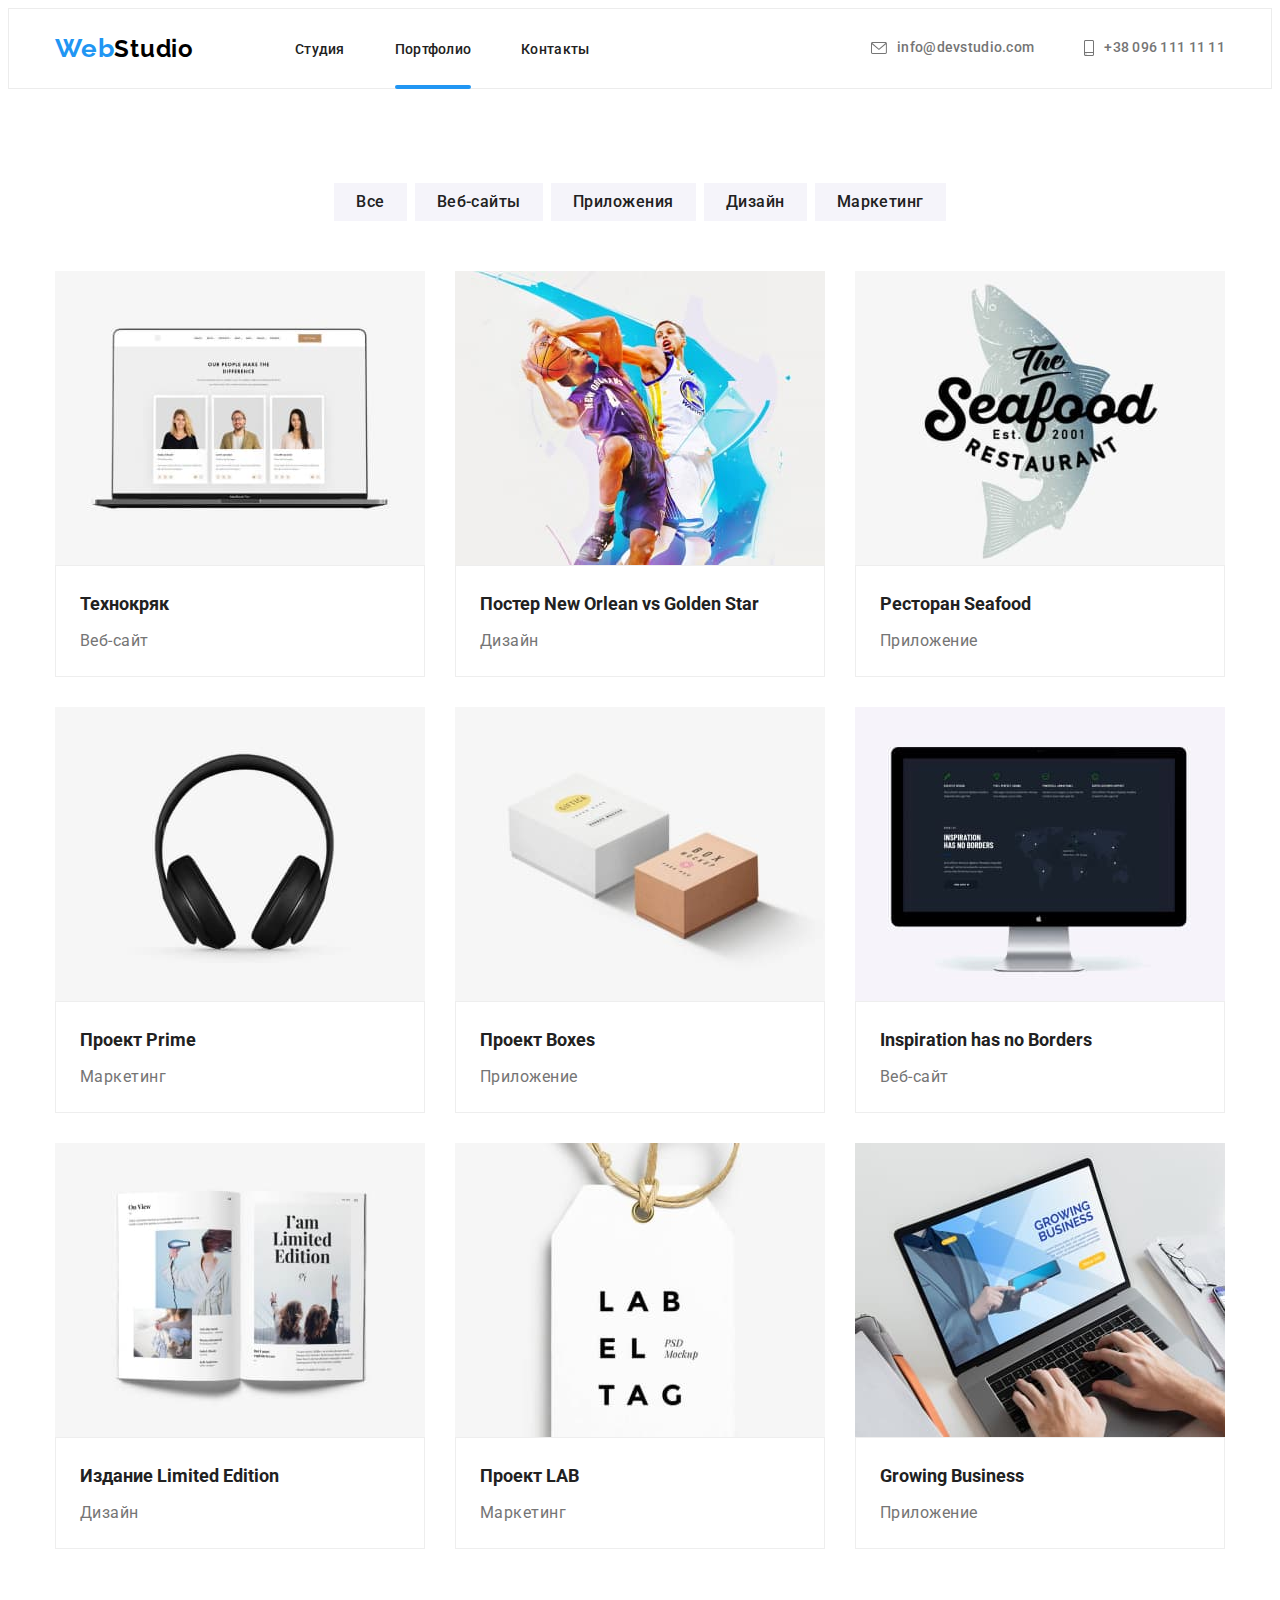
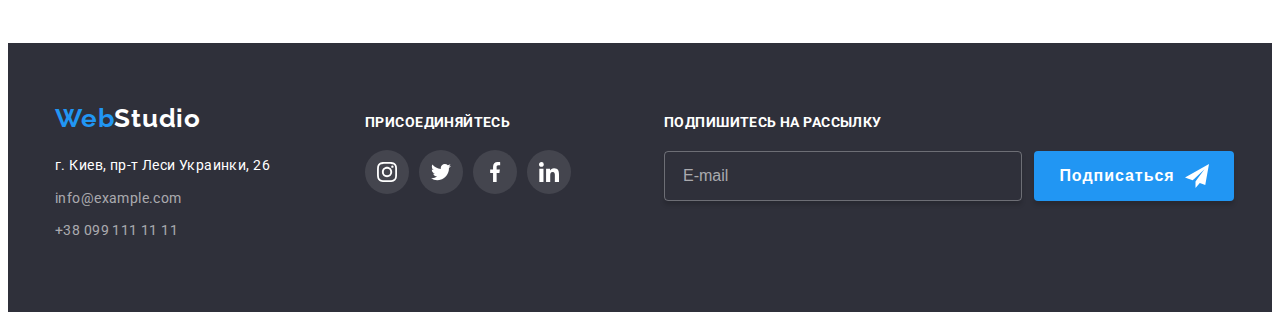
==== commit 983bedf9: "Редагування" ====
--- a/portfolio.html
+++ b/portfolio.html
@@ -121,17 +121,19 @@
  <li class="portfolio-cards__item list">
    <div class="portfolio-cards__animation">
     <picture>
-      <source srcset="./images.portfolio/technokryak.jpg " media="(min-width: 1200px)" />
-    
-      <source srcset="./images/technokryak-tab.jpg 1x,
-       ./images/technokryak-tab-2x.jpg 2x" media="(min-width: 768px)" />
-    
-      <source srcset="./images/tehnokryak-mob.jpg 1x
-          ./images/tehnokryak-mob-2x.jpg 2x media="(min-width: 320px)" />
-    
-      
-      <img srcset="./images/tehnokryak-mob.jpg 1x
-          ./images/tehnokryak-mob-2x.jpg 2x" src="./images/tehnokryak-mob.jpg" alt="Веб-сайт Технокряк" width="450"
+      <source srcset="./images.portfolio/technokryak.jpg 1x,
+       ./images.portfolio/technokryak-2x.jpg 2x" 
+      media="(min-width: 1200px)" />
+    
+      <source srcset="./images.portfolio/technokryak-tab.jpg 1x ,
+       ./images.portfolio/technokryak-tab-2x.jpg 2x" media="(min-width: 768px)" />
+    
+      <source srcset= "./images.portfolio/technokryak-mob.jpg 1x
+          ./images.portfolio/technokryak-mob-2x.jpg 2x" media="(min-width: 320px)" />
+    
+      
+      <img srcset="./images.portfolio/technokryak-mob.jpg 1x
+          ./images.portfolio/technokryak-mob-2x.jpg 2x" src="." alt="Веб-сайт Технокряк" width="450"
         height="296" class="portfolio-cards__img" />
     </picture>
 
--- a/css/main.min.css
+++ b/css/main.min.css
@@ -1 +1 @@
-body{font-family:"Roboto",sans-serif;color:#212121}:root{--title-color: #212121;--text-color: #757575;--typical-margin: 30px}h1,h2,h3,p{margin:0;padding-left:0}ul{padding:0;margin:0}*{box-sizing:border-box}img{display:block;width:100%;max-width:100%;height:auto}.link{text-decoration:none}.list{list-style:none}.container{padding-left:15px;padding-right:15px;margin:0 auto}@media screen and (min-width: 480px){.container{max-width:480px}}@media screen and (min-width: 768px){.container{max-width:768px}}@media screen and (min-width: 1200px){.container{max-width:1200px}}@media screen and (min-width: 1200px){.container__flex{display:flex;align-items:baseline}}.container-menu{padding-left:15px;padding-right:15px;margin:0 auto;max-width:480px}.container-mob__menu{max-width:480px;padding-left:15px;padding-right:15px;margin:0 auto;display:flex;align-items:center}.visually-hidden{position:absolute;white-space:nowrap;width:1px;height:1px;overflow:hidden;border:0;padding:0;clip:rect(0 0 0 0);clip-path:inset(50%);margin:-1px}.header{padding-top:16px;padding-bottom:16px}@media screen and (min-width: 768px){.header{padding-top:21px;padding-bottom:21px}}@media screen and (min-width: 1200px){.header{padding-top:24px;padding-bottom:24px}}.header-portfolio{padding-top:24px;padding-bottom:24px;border:1px solid #ececec}.header-portfolio .container{display:flex}.nav{display:none}@media screen and (min-width: 768px){.nav{display:flex;align-items:center}}.menu{display:none}@media screen and (min-width: 768px){.menu{display:flex}}@media screen and (min-width: 1200px){.menu{display:flex}}.header .container{display:flex}.menu__link{position:relative;font-weight:500;font-size:14px;line-height:1.14;letter-spacing:.02em;color:var(--title-color);transition-property:color;transition-duration:250ms;transition-timing-function:cubic-bezier(0.4, 0, 0.2, 1)}.menu__link:hover{color:#2196f3}.menu__link:focus{color:#2196f3}.menu__item:not(:last-child){margin-right:50px}.menu__after:after{position:absolute;content:"";width:100%;height:4px;background-color:#2196f3;border-radius:2px;display:block;bottom:-32px}.contact{display:flex;flex-wrap:wrap;margin-left:96px}@media screen and (max-width: 768px){.contact{display:none}}@media screen and (min-width: 1200px){.contact{display:flex;align-items:center;justify-content:center;margin-left:auto}}@media screen and (min-width: 1200px){.contact__item:hover{color:#2196f3}.contact__item:focus{color:#2196f3}}@media screen and (max-width: 1200px){.contact__item+.contact__item{margin-top:10px}}@media screen and (min-width: 1200px){.contact__item+.contact__item{margin-left:50px}}.contact__link{font-weight:500;font-size:12px;line-height:1.16;letter-spacing:.02em;color:#757575}@media screen and (min-width: 1200px){.contact__link:hover{color:#2196f3}.contact__link:focus{color:#2196f3}}@media screen and (min-width: 1200px){.contact__link{font-size:14px;line-height:1.14}}.contact__link{display:flex;align-items:center;justify-content:center;transition-property:color;transition-duration:250ms;transition-timing-function:cubic-bezier(0.4, 0, 0.2, 1)}.contact__icon{display:block;margin-right:8px;fill:currentColor}@media screen and (min-width: 1200px){.contact__icon{margin-right:10px}}.header-btn-open{display:block;margin-left:auto;width:40px;height:40px;border:1px solid rgba(0,0,0,.1);border-radius:50%;background-color:rgba(0,0,0,0);fill:#000;display:flex;align-items:center;justify-content:center}@media screen and (min-width: 768px){.header-btn-open{display:none}}.body{position:relative}.menu-mob{position:fixed;z-index:2;background-color:#fff;top:0;left:0;height:100%;width:100%;padding-top:48px;padding-bottom:48px}@media screen and (min-width: 768px){.menu-mob{display:none}}.container-menu{display:flex;flex-direction:column;height:100%;justify-content:space-between;overflow:auto}@media screen and (min-width: 768px){.container-menu{display:none}}.header-menu-close{position:absolute;top:10px;right:15px;width:40px;height:40px;border:1px solid rgba(0,0,0,.1);border-radius:50%;background-color:rgba(0,0,0,0);display:flex;justify-content:center;align-items:center;fill:#000;transition-property:color;transition-duration:250ms;transition-timing-function:cubic-bezier(0.4, 0, 0.2, 1)}.header-menu-close:hover{fill:#2196f3}.header-menu-close:focus{fill:#2196f3}.menu-mob__item:not(:last-child){margin-bottom:35px}.menu__link-mob{font-weight:500;font-size:40px;line-height:1.17;letter-spacing:.02em;color:#212121;transition-property:color;transition-duration:250ms;transition-timing-function:cubic-bezier(0.4, 0, 0.2, 1)}.menu__link-mob:hover{color:#2196f3}.menu__link-mob:focus{color:#2196f3}.logo{width:134px;font-family:"Raleway";font-weight:700;font-size:24px;line-height:1.16;letter-spacing:.03em;color:#2196f3;display:block}.logo .logo__header{font-family:"Raleway";font-weight:700;font-size:24px;line-height:1.16;letter-spacing:.03em;color:#000}@media screen and (min-width: 768px){.logo{margin-right:87px}}@media screen and (min-width: 1200px){.logo{width:145px;margin-right:95px;font-size:26px;line-height:1.19}}.logo .logo__studio{font-family:"Raleway";font-weight:700;font-size:24px;line-height:1.19;letter-spacing:.03em;color:#fff}@media screen and (min-width: 1200px){.logo .logo__studio{font-size:26px;line-height:1.19}}@media screen and (max-width: 768px){.logo-mob{width:134px;font-family:"Raleway";font-weight:700;font-size:24px;line-height:1.16;letter-spacing:.03em;color:#2196f3;display:block}.logo-mob .logo-mob__studio{font-family:"Raleway";font-weight:700;font-size:24px;line-height:1.16;letter-spacing:.03em;color:#000}}@media screen and (min-width: 768px){.logo-mob{display:none}}.tel-log-mob{font-family:"Roboto";font-style:normal;font-weight:500;font-size:34px;line-height:1.17;letter-spacing:.02em;color:#2196f3;display:block;margin-bottom:32px}.mail-logo-mob{font-family:"Roboto";font-style:normal;font-weight:500;font-size:24px;line-height:1.16;letter-spacing:.02em;color:#757575}.contact-mob{margin-bottom:64px}.mob-menu__media{display:flex}.mob-menu__media:not(:last-child){margin-right:20px}.mob-menu__link{font-family:"Roboto";font-style:normal;font-weight:500;font-size:1.22;line-height:22px;letter-spacing:.02em;color:#2196f3}.hero{padding-top:118px;padding-bottom:118px;background-image:linear-gradient(rgba(47, 48, 58, 0.4), rgba(47, 48, 58, 0.4)),url(../../images/Hero-mobile.jpg);background-size:cover;max-width:480px;background-color:#2f303a;background-position:center;display:block;margin-right:auto;margin-left:auto}@media(min-device-pixel-ratio: 2),(min-resolution: 192dpi),(min-resolution: 2dppx){.hero{background-image:linear-gradient(rgba(47, 48, 58, 0.4), rgba(47, 48, 58, 0.4)),url(../../images/hero-mob-2x.jpg)}}@media screen and (min-width: 768px){.hero{max-width:768px;background-image:linear-gradient(rgba(47, 48, 58, 0.4), rgba(47, 48, 58, 0.4)),url(../../images/Hero-tablet.jpg)}}@media screen and (min-width: 768px)and (min-device-pixel-ratio: 2),screen and (min-width: 768px)and (min-resolution: 192dpi),screen and (min-width: 768px)and (min-resolution: 2dppx){.hero{background-image:linear-gradient(rgba(47, 48, 58, 0.4), rgba(47, 48, 58, 0.4)),url(../../images/hero-tab-2x.jpg)}}@media screen and (min-width: 1200px){.hero{padding-top:200px;padding-bottom:200px;max-width:1600px;background-image:linear-gradient(rgba(47, 48, 58, 0.4), rgba(47, 48, 58, 0.4)),url(../../images/banner.jpg)}}@media screen and (min-width: 1200px)and (min-device-pixel-ratio: 2),screen and (min-width: 1200px)and (min-resolution: 192dpi),screen and (min-width: 1200px)and (min-resolution: 2dppx){.hero{background-image:linear-gradient(rgba(47, 48, 58, 0.4), rgba(47, 48, 58, 0.4)),url(../../images/hero-2x.jpg)}}.hero__title{font-weight:900;font-size:26px;line-height:1.61;text-align:center;letter-spacing:.06em;text-transform:uppercase;color:#fff;max-width:670px;margin-bottom:var(--typical-margin);margin-left:auto;margin-right:auto}@media screen and (min-width: 1200px){.hero__title{font-size:44px;line-height:1.36}}.hero__btn{font-family:inherit;font-weight:700;font-size:16px;line-height:1.76;display:flex;align-items:center;text-align:center;letter-spacing:.06em;color:#fff;background-color:#2196f3;display:block;margin-left:auto;margin-right:auto;border:rgba(0,0,0,0);min-width:200px;height:50px}@media screen and (min-width: 1200px){.hero__btn{min-width:216px}}.content{padding-top:60px;padding-bottom:60px}@media screen and (min-width: 1200px){.content{padding-top:94px;padding-bottom:47px}}.content-list{gap:30px}@media screen and (min-width: 768px){.content-list{display:flex;flex-wrap:wrap}}@media screen and (min-width: 1200px){.content-list{display:flex;flex-wrap:nowrap}}.content-list__item{width:100%}@media screen and (min-width: 768px){.content-list__item{width:calc((100% - 30px)/2)}}@media screen and (min-width: 1200px){.content-list__item{max-width:270px}}.content-list__aftertitle{font-weight:700;font-size:14px;line-height:1.14;letter-spacing:.03em;text-transform:uppercase;color:var(--title-color);margin-bottom:10px}.content-list__text{font-weight:400;font-size:14px;line-height:1.71;letter-spacing:.03em;color:var(--text-color)}.antena:before{content:"";display:block;height:120px;background-image:url(../images/Antena.svg);background-repeat:no-repeat;background-position:center;border:1px solid rgba(0,0,0,0);padding:25px 100px 25px 100px;background-color:#f5f4fa;margin-bottom:30px}.clock:before{content:"";display:block;height:120px;background-image:url(../images/clock\ 1.svg);background-repeat:no-repeat;background-position:center;border:1px solid rgba(0,0,0,0);padding:25px 100px 25px 100px;background-color:#f5f4fa;margin-bottom:30px;margin-top:30px}@media screen and (min-width: 768px){.clock:before{margin-top:0px}}@media screen and (min-width: 1200px){.clock:before{margin-top:0px}}.diagram:before{content:"";display:block;height:120px;background-image:url(../images/diagram\ 1.svg);background-repeat:no-repeat;background-position:center;border:1px solid rgba(0,0,0,0);padding:25px 100px 25px 100px;background-color:#f5f4fa;margin-bottom:30px;margin-top:30px}@media screen and (min-width: 768px){.diagram:before{margin-top:0px}}@media screen and (min-width: 1200px){.diagram:before{margin-top:0px}}.astronavt:before{content:"";display:block;height:120px;background-image:url(../images/astronaut\ 1.svg);background-repeat:no-repeat;background-position:center;border:1px solid rgba(0,0,0,0);padding:25px 100px 25px 100px;background-color:#f5f4fa;margin-bottom:30px;margin-top:30px}@media screen and (min-width: 768px){.astronavt:before{margin-top:0px}}@media screen and (min-width: 1200px){.astronavt:before{margin-top:0px}}.cards{padding-top:47px;padding-bottom:94px}@media screen and (max-width: 1200px){.cards{display:none}}.cards__title{font-weight:700;font-size:36px;line-height:1.17;text-align:center;letter-spacing:.03em;color:var(--title-color);margin-bottom:50px}.cards-list{display:flex;justify-content:space-between}.cards-list__item{position:relative}.cards-list__item:not(:last-child){margin-right:var(--typical-margin)}.cards-animation{position:absolute;bottom:0;background-color:rgba(47,48,58,.8);min-width:370px}.cards-animation__text{font-weight:700;font-size:14px;line-height:16px;text-align:center;letter-spacing:.03em;color:#fff;text-transform:uppercase;padding:27px 82px 27px 83px}.person{padding-top:60px;padding-bottom:84px;background-color:#f5f4fa}@media screen and (min-width: 1200px){.person{padding-top:94px;padding-bottom:94px}}.person__title{font-weight:700;font-size:28px;line-height:1.17;text-align:center;letter-spacing:.03em;color:var(--title-color);margin-bottom:30px}@media screen and (min-width: 1200px){.person__title{font-size:36px;line-height:1.17;margin-bottom:50px}}@media screen and (min-width: 768px){.person-list{display:flex;flex-wrap:wrap;gap:30px}}@media screen and (min-width: 1200px){.person-list{display:flex;flex-wrap:nowrap}}.person-list__item{box-shadow:0px 4px 4px 0px rgba(0,0,0,.25)}@media screen and (max-width: 768px){.person-list__item:not(:last-child){margin-bottom:var(--typical-margin)}}@media screen and (max-width: 768px)and (min-width: 1200px){.person-list__item:not(:last-child){margin-right:var(--typical-margin)}}.person-list__about{padding-top:30px;padding-bottom:24px;background-color:#fff}@media screen and (min-width: 1200px){.person-list__about{padding-bottom:30px}}.person-list__aftertitle{font-weight:500;font-size:16px;line-height:1.18;text-align:center;letter-spacing:.03em;color:var(--title-color);margin-bottom:10px}.person-list__text{font-weight:400;font-size:16px;line-height:1.18;text-align:center;letter-spacing:.03em;color:var(--text-color);margin-bottom:16px}.masters-media{display:flex;justify-content:center}.masters-media__item{width:44px;height:44px;margin-right:10px}.masters-media__item:last-child{margin-right:0}.masters-media__link{width:100%;height:100%;display:flex;align-items:center;justify-content:center;border-radius:50%;background-color:#fff;transition-property:background-color;transition-duration:250ms;transition-timing-function:cubic-bezier(0.4, 0, 0.2, 1)}@media screen and (min-width: 1200px){.masters-media__link:hover{background-color:#2196f3}.masters-media__link:hover .masters-media__icons{fill:#fff}.masters-media__link:focus{background-color:#2196f3}.masters-media__link:focus .masters-media__icons{fill:#fff}}.masters-media__icons{fill:#afb1b8}.client{padding-top:60px;padding-bottom:60px}@media screen and (min-width: 1200px){.client{padding-top:94px;padding-bottom:94px}}.client__title{font-weight:700;font-size:28px;line-height:1.17;text-align:center;letter-spacing:.03em;color:#212121;margin-bottom:30px}@media screen and (min-width: 1200px){.client__title{font-size:36px;line-height:1.16;margin-bottom:50px}}.client-list{display:flex;flex-wrap:wrap;gap:30px;justify-content:center}@media screen and (min-width: 768px){.client-list{display:flex;flex-wrap:wrap;gap:30px}}@media screen and (min-width: 1200px){.client-list{display:flex;justify-content:space-between}}.client-list__link{display:flex;justify-content:center;align-items:center;color:#afb1b8;border:1px solid #afb1b8;border-radius:5%;width:210px;height:92px;transition-property:color,border;transition-duration:250ms;transition-timing-function:cubic-bezier(0.4, 0, 0.2, 1)}.client-list__link:hover{border:1px solid #2196f3;color:#2196f3}.client-list__link:focus{border:1px solid #2196f3;color:#2196f3}@media screen and (min-width: 768px){.client-list__link{width:226px;height:92px}}@media screen and (min-width: 1200px){.client-list__link{width:170px;height:92px}}.client-list__logo{fill:currentColor}.footer{background-color:#2f303a;padding-bottom:60px;padding-top:60px}.footer .logo{display:block;width:154px;text-align:center;margin-bottom:20px}@media screen and (max-width: 1200px){.footer .logo{margin-left:auto;margin-right:auto}}@media screen and (min-width: 1200px){.footer .logo{width:145px}}.logo .logo__studio{font-family:"Raleway";font-weight:700;font-size:24px;line-height:1.19;letter-spacing:.03em;color:#fff}@media screen and (min-width: 1200px){.logo .logo__studio{font-size:26px}}.adress-info__text{font-weight:400;font-size:14px;line-height:1.71;letter-spacing:.03em;color:#fff;font-style:normal;margin-bottom:8px}@media screen and (max-width: 1200px){.adress-info__text{text-align:center}}@media screen and (min-width: 1200px){.adress-info__text{margin-bottom:9px}}.adress-info__item+.adress-info__item{margin-top:8px}@media screen and (min-width: 1200px){.adress-info__item+.adress-info__item{margin-bottom:9px}}.adress-info__link{font-weight:400;font-size:14px;line-height:1.71;letter-spacing:.03em;color:rgba(255,255,255,.6);font-style:normal}@media screen and (max-width: 1200px){.adress-info__link{text-align:center;display:block}}@media screen and (min-width: 768px)and (max-width: 1200px){.adress-tab{display:flex;align-items:baseline;justify-content:center;margin-bottom:60px}}@media screen and (min-width: 1200px){.adress-tab{display:flex;align-items:baseline}}.media{min-width:206px;height:80px}@media screen and (max-width: 768px){.media{margin-top:60px;margin-bottom:60px}}@media screen and (max-width: 1200px){.media{text-align:center}}@media screen and (min-width: 768px)and (max-width: 1200px){.media{margin-left:165px}}@media screen and (min-width: 1200px){.media{margin-left:70px}}.media__title{font-weight:700;font-size:14px;line-height:16px;letter-spacing:.03em;text-transform:uppercase;color:#fff;margin-bottom:20px}.media__list{display:flex;align-items:center}@media screen and (max-width: 1200px){.media__list{justify-content:center}}@media screen and (min-width: 1200px){.media__list{justify-content:space-between}}.media__item{width:44px;height:44px}.media__item:not(:last-child){margin-right:10px}.media__link{display:flex;justify-content:center;align-items:center;width:100%;height:100%;border-radius:50%;background-color:rgba(255,255,255,.1)}@media screen and (min-width: 1200px){.media__link{transition:background-color 250ms cubic-bezier(0.4, 0, 0.2, 1)}.media__link:hover{background-color:#2196f3}.media__link:focus{background-color:#2196f3}}.media__logo{fill:#fff}.form{min-width:450px;height:156px}@media screen and (min-width: 1200px){.form{min-width:570px;height:86px;margin-left:93px}}.form__title{font-weight:700;font-size:14px;line-height:1.14;letter-spacing:.03em;text-transform:uppercase;color:#fff;margin-bottom:20px}@media screen and (max-width: 1200px){.form__title{text-align:center}}.form-telegram__position{position:relative}.form-telegram__input{width:450px;height:50px;background-color:rgba(0,0,0,0);border:1px solid rgba(255,255,255,.3);box-shadow:0px 4px 4px rgba(0,0,0,.15);border-radius:4px}.form-telegram__input::placeholder{font-weight:400;font-size:16px;line-height:1.25;color:rgba(255,255,255,.6);padding-left:16px}.form-telegram__input:focus{color:rgba(255,255,255,.6)}@media screen and (max-width: 1200px){.form-telegram__input{display:block;margin:auto}}@media screen and (min-width: 1200px){.form-telegram__input{width:358px;height:50px}}.form-telegram__btn{display:block;min-width:200px;height:50px;background-color:#2196f3;border-color:rgba(0,0,0,0);border-radius:4px;box-shadow:0px 4px 4px rgba(0,0,0,.15);font-weight:700;font-size:16px;line-height:30px;letter-spacing:.06em;color:#fff;display:flex;align-items:center;justify-content:center}@media screen and (max-width: 1200px){.form-telegram__btn{margin-left:auto;margin-right:auto;margin-top:20px}}@media screen and (min-width: 1200px){.form-telegram__btn{position:absolute;top:0;right:0}}.form-telegram__logo{margin-left:10px}.backdrop{position:fixed;top:0;left:0;width:100%;height:100%;background-color:rgba(0,0,0,.2);z-index:1;transition:opacity 300ms linear,visibility 300ms linear}.is-hidden{opacity:0;pointer-events:none;visibility:hidden}.modal{position:absolute;top:50%;left:50%;transform:translate(-50%, -50%) scale(1) skew(0);width:450px;height:609px;background-color:#fff;transition:transform 300ms linear;padding:40px}.backdrop.is-hidden .modal{transform:translate(-50%, -50%) skew(50deg, 50deg)}@media screen and (min-width: 1200px){.modal{width:528px;height:581px}}.modal__btn{position:absolute;top:7px;right:7px;width:30px;height:30px;border:1px solid rgba(0,0,0,.1);border-radius:50%;background-color:rgba(0,0,0,0);display:flex;justify-content:center;align-items:center;fill:#000}.modal__btn:hover{fill:#2196f3}.modal__title{font-weight:700;font-size:20px;line-height:1.5;text-align:center;letter-spacing:.03em;color:#212121}@media screen and (min-width: 1200px){.modal__title{line-height:1.15}}.blank-form{position:relative}.blank-form__label{font-weight:400;font-size:12px;line-height:1.16;letter-spacing:.01em;color:#757575;display:block}.blank-form__input{border:1px solid rgba(33,33,33,.2);border-radius:4px;width:100%;height:40px;background-color:rgba(0,0,0,0);margin-bottom:10px;margin-top:4px;padding-left:42px;transition:outline 250ms cubic-bezier(0.4, 0, 0.2, 1)}.blank-form__input:focus{outline:1px solid #2196f3}.blank-form__input:focus+.blank-form__icon{fill:#2196f3}.blank-form__icon{position:absolute;bottom:30%;left:12px;display:inline-block;fill:#212121;transition:fill 250ms cubic-bezier(0.4, 0, 0.2, 1)}.blank-form__input+.blank-form__icon:focus{outline:1px solid #2196f3}.blank-form__text{width:100%;height:120px;padding:12px 16px;border:1px solid rgba(33,33,33,.2);border-radius:4px;resize:none;margin-top:4px;margin-bottom:20px;display:block;transition:outline 250ms cubic-bezier(0.4, 0, 0.2, 1)}.blank-form__text:focus{outline:1px solid #2196f3}.blank-form__text::placeholder{font-weight:400;font-size:14px;line-height:1.14;letter-spacing:.01em;color:rgba(117,117,117,.5)}.blank-form__agreement{display:flex;align-items:center;justify-content:center}.blank-form__agreement:before{content:"";width:15px;height:15px;border:2px solid #212121;margin-right:8px;display:inline-block}.blank-form__agree:checked+.blank-form__agreement:before{background-color:#2196f3;border:none;background-image:url(../images/icon-check.svg);background-repeat:no-repeat;background-position:center}.blank-form__agree{-webkit-appearance:none;-moz-appearance:none;appearance:none;position:absolute}.blank-form__agreement{font-weight:400;font-size:12px;line-height:1.16;letter-spacing:.03em;color:#757575}@media screen and (min-width: 1200px){.blank-form__agreement{font-size:14px;line-height:1.71}}.blank-form__link{color:#2196f3}.blank-form__btn{min-width:200px;height:50px;background-color:#2196f3;border-color:rgba(0,0,0,0);border-radius:4px;box-shadow:0px 4px 4px rgba(0,0,0,.15);font-weight:700;font-size:16px;line-height:30px;letter-spacing:.06em;color:#fff;display:flex;align-items:center;justify-content:center;margin:0 auto;margin-top:30px}.potfolio__hero{padding-top:60px;padding-bottom:60px}@media screen and (min-width: 1200px){.potfolio__hero{padding-top:94px;padding-bottom:94px}}.potfolio__list{display:flex;flex-wrap:wrap;margin-bottom:40px}@media screen and (min-width: 768px){.potfolio__list{margin-bottom:30px;justify-content:center}}@media screen and (min-width: 1200px){.potfolio__list{display:flex;margin-bottom:50px;justify-content:center}}.potfolio__btn:not(:last-child){margin-right:8px}@media screen and (max-width: 768px){.potfolio__btn:nth-child(-n+3){margin-bottom:15px;display:block}}.potfolio__btn-item{font-family:inherit;font-weight:500;font-size:16px;line-height:1.63;text-align:center;letter-spacing:.03em;color:var(--btm-color);background-color:#f5f4fa;padding:6px 22px 6px 22px;border:rgba(0,0,0,0);transition:background-color 250ms cubic-bezier(0.4, 0, 0.2, 1),box-shadow 250ms cubic-bezier(0.4, 0, 0.2, 1),color 250ms cubic-bezier(0.4, 0, 0.2, 1)}.potfolio__btn-item:hover{color:#fff;background-color:#2196f3;box-shadow:0px 4px 4px 0px rgba(0,0,0,.25)}.potfolio__btn-item:focus{color:#fff;background-color:#2196f3;box-shadow:0px 4px 4px 0px rgba(0,0,0,.25)}@media screen and (min-width: 768px){.portfolio-cards{display:flex;flex-wrap:wrap;gap:30px}}@media screen and (min-width: 1200px){.portfolio-cards{display:flex;flex-wrap:wrap;margin-right:-30px;margin-bottom:-30px}}.portfolio-cards__item{max-width:450px;transition:box-shadow 250ms cubic-bezier(0.4, 0, 0.2, 1)}.portfolio-cards__item:not(:last-child){margin-bottom:30px}.portfolio-cards__item:hover{box-shadow:0px 4px 4px 0px rgba(0,0,0,.25)}.portfolio-cards__item:hover:hover .portfolio-cards__text{opacity:1;transform:translateY(0)}@media screen and (min-width: 768px){.portfolio-cards__item{max-width:354px}}@media screen and (min-width: 1200px){.portfolio-cards__item{flex-basis:calc(33.3333333333% - 30px);margin-right:30px;margin-bottom:30px;max-width:370px}}.portfolio-cards__animation{position:relative;overflow:hidden}.portfolio-cards__text{position:absolute;font-weight:400;font-size:18px;line-height:1.55;letter-spacing:.03em;color:#fff;background-color:rgba(33,150,243,.9);padding:77px 24px 77px 24px;height:100%;top:0;transform:translateY(100%);transition:transform 250ms linear}@media screen and (min-width: 768px){.portfolio-cards__text{padding:49px 24px 77px 24px}}@media screen and (min-width: 1200px){.portfolio-cards__text{padding:63px 24px 63px 24px}}.project{border:1px solid #eee;padding:20px 24px 20px 24px}.project__name{font-weight:700;font-size:18px;line-height:2;color:#212121;margin-bottom:4px}.project__text{font-weight:400;font-size:16px;line-height:1.88;letter-spacing:.03em;color:#757575}/*# sourceMappingURL=main.min.css.map */+body{font-family:"Roboto",sans-serif;color:#212121}:root{--title-color: #212121;--text-color: #757575;--typical-margin: 30px}h1,h2,h3,p{margin:0;padding-left:0}ul{padding:0;margin:0}*{box-sizing:border-box}img{display:block;width:100%;max-width:100%;height:auto}.link{text-decoration:none}.list{list-style:none}.container{padding-left:15px;padding-right:15px;margin:0 auto}@media screen and (min-width: 480px){.container{max-width:480px}}@media screen and (min-width: 768px){.container{max-width:768px}}@media screen and (min-width: 1200px){.container{max-width:1200px}}@media screen and (min-width: 1200px){.container__flex{display:flex;align-items:baseline}}.container-menu{padding-left:15px;padding-right:15px;margin:0 auto;max-width:480px}.container-mob__menu{max-width:480px;padding-left:15px;padding-right:15px;margin:0 auto;display:flex;align-items:center}.visually-hidden{position:absolute;white-space:nowrap;width:1px;height:1px;overflow:hidden;border:0;padding:0;clip:rect(0 0 0 0);clip-path:inset(50%);margin:-1px}.header{padding-top:16px;padding-bottom:16px}@media screen and (min-width: 768px){.header{padding-top:21px;padding-bottom:21px}}@media screen and (min-width: 1200px){.header{padding-top:24px;padding-bottom:24px}}.header-portfolio{padding-top:24px;padding-bottom:24px;border:1px solid #ececec}.header-portfolio .container{display:flex}.nav{display:none}@media screen and (min-width: 768px){.nav{display:flex;align-items:center}}.menu{display:none}@media screen and (min-width: 768px){.menu{display:flex}}@media screen and (min-width: 1200px){.menu{display:flex}}.header .container{display:flex}.menu__link{position:relative;font-weight:500;font-size:14px;line-height:1.14;letter-spacing:.02em;color:var(--title-color);transition-property:color;transition-duration:250ms;transition-timing-function:cubic-bezier(0.4, 0, 0.2, 1)}.menu__link:hover{color:#2196f3}.menu__link:focus{color:#2196f3}.menu__item:not(:last-child){margin-right:50px}.menu__after:after{position:absolute;content:"";width:100%;height:4px;background-color:#2196f3;border-radius:2px;display:block;bottom:-32px}.contact{display:flex;flex-wrap:wrap;margin-left:96px}@media screen and (max-width: 768px){.contact{display:none}}@media screen and (min-width: 1200px){.contact{display:flex;align-items:center;justify-content:center;margin-left:auto}}@media screen and (min-width: 1200px){.contact__item:hover{color:#2196f3}.contact__item:focus{color:#2196f3}}@media screen and (max-width: 1200px){.contact__item+.contact__item{margin-top:10px}}@media screen and (min-width: 1200px){.contact__item+.contact__item{margin-left:50px}}.contact__link{font-weight:500;font-size:12px;line-height:1.16;letter-spacing:.02em;color:#757575}@media screen and (min-width: 1200px){.contact__link:hover{color:#2196f3}.contact__link:focus{color:#2196f3}}@media screen and (min-width: 1200px){.contact__link{font-size:14px;line-height:1.14}}.contact__link{display:flex;align-items:center;justify-content:center;transition-property:color;transition-duration:250ms;transition-timing-function:cubic-bezier(0.4, 0, 0.2, 1)}.contact__icon{display:block;margin-right:8px;fill:currentColor}@media screen and (min-width: 1200px){.contact__icon{margin-right:10px}}.header-btn-open{display:block;margin-left:auto;width:40px;height:40px;border:1px solid rgba(0,0,0,0);border-radius:50%;background-color:rgba(0,0,0,0);fill:#000;display:flex;align-items:center;justify-content:center}@media screen and (min-width: 768px){.header-btn-open{display:none}}.body{position:relative}.menu-mob{position:fixed;z-index:2;background-color:#fff;top:0;left:0;height:100%;width:100%;padding-top:48px;padding-bottom:48px}@media screen and (min-width: 768px){.menu-mob{display:none}}.container-menu{display:flex;flex-direction:column;height:100%;justify-content:space-between;overflow:auto}@media screen and (min-width: 768px){.container-menu{display:none}}.header-menu-close{position:absolute;top:10px;right:15px;width:40px;height:40px;border:1px solid rgba(0,0,0,0);border-radius:50%;background-color:rgba(0,0,0,0);display:flex;justify-content:center;align-items:center;fill:#000;transition-property:color;transition-duration:250ms;transition-timing-function:cubic-bezier(0.4, 0, 0.2, 1)}.header-menu-close:hover{fill:#2196f3}.header-menu-close:focus{fill:#2196f3}.menu-mob__item:not(:last-child){margin-bottom:35px}.menu__link-mob{font-weight:500;font-size:40px;line-height:1.17;letter-spacing:.02em;color:#212121;transition-property:color;transition-duration:250ms;transition-timing-function:cubic-bezier(0.4, 0, 0.2, 1)}.menu__link-mob:hover{color:#2196f3}.menu__link-mob:focus{color:#2196f3}.logo{width:134px;font-family:"Raleway";font-weight:700;font-size:24px;line-height:1.16;letter-spacing:.03em;color:#2196f3;display:block}.logo .logo__header{font-family:"Raleway";font-weight:700;font-size:24px;line-height:1.16;letter-spacing:.03em;color:#000}@media screen and (min-width: 768px){.logo{margin-right:87px}}@media screen and (min-width: 1200px){.logo{width:145px;margin-right:95px;font-size:26px;line-height:1.19}}.logo .logo__studio{font-family:"Raleway";font-weight:700;font-size:24px;line-height:1.19;letter-spacing:.03em;color:#fff}@media screen and (min-width: 1200px){.logo .logo__studio{font-size:26px;line-height:1.19}}@media screen and (max-width: 768px){.logo-mob{width:134px;font-family:"Raleway";font-weight:700;font-size:24px;line-height:1.16;letter-spacing:.03em;color:#2196f3;display:block}.logo-mob .logo-mob__studio{font-family:"Raleway";font-weight:700;font-size:24px;line-height:1.16;letter-spacing:.03em;color:#000}}@media screen and (min-width: 768px){.logo-mob{display:none}}.tel-log-mob{font-family:"Roboto";font-style:normal;font-weight:500;font-size:34px;line-height:1.17;letter-spacing:.02em;color:#2196f3;display:block;margin-bottom:32px}.mail-logo-mob{font-family:"Roboto";font-style:normal;font-weight:500;font-size:24px;line-height:1.16;letter-spacing:.02em;color:#757575}.contact-mob{margin-bottom:64px}.mob-menu__media{display:flex}.mob-menu__media:not(:last-child){margin-right:20px}.mob-menu__link{font-family:"Roboto";font-style:normal;font-weight:500;font-size:1.22;line-height:22px;letter-spacing:.02em;color:#2196f3}.hero{padding-top:118px;padding-bottom:118px;background-image:linear-gradient(rgba(47, 48, 58, 0.4), rgba(47, 48, 58, 0.4)),url(../images/Hero-mobile.jpg);background-size:cover;max-width:480px;background-color:#2f303a;background-position:center;display:block;margin-right:auto;margin-left:auto}@media(min-device-pixel-ratio: 2),(min-resolution: 192dpi),(min-resolution: 2dppx){.hero{background-image:linear-gradient(rgba(47, 48, 58, 0.4), rgba(47, 48, 58, 0.4)),url(../images/hero-mob-2x.jpg)}}@media screen and (min-width: 768px){.hero{max-width:768px;background-image:linear-gradient(rgba(47, 48, 58, 0.4), rgba(47, 48, 58, 0.4)),url(../images/Hero-tablet.jpg)}}@media screen and (min-width: 768px)and (min-device-pixel-ratio: 2),screen and (min-width: 768px)and (min-resolution: 192dpi),screen and (min-width: 768px)and (min-resolution: 2dppx){.hero{background-image:linear-gradient(rgba(47, 48, 58, 0.4), rgba(47, 48, 58, 0.4)),url(../images/hero-tab-2x.jpg)}}@media screen and (min-width: 1200px){.hero{padding-top:200px;padding-bottom:200px;max-width:1600px;background-image:linear-gradient(rgba(47, 48, 58, 0.4), rgba(47, 48, 58, 0.4)),url(../images/banner.jpg)}}@media screen and (min-width: 1200px)and (min-device-pixel-ratio: 2),screen and (min-width: 1200px)and (min-resolution: 192dpi),screen and (min-width: 1200px)and (min-resolution: 2dppx){.hero{background-image:linear-gradient(rgba(47, 48, 58, 0.4), rgba(47, 48, 58, 0.4)),url(../images/hero-2x.jpg)}}.hero__title{font-weight:900;font-size:26px;line-height:1.61;text-align:center;letter-spacing:.06em;text-transform:uppercase;color:#fff;max-width:670px;margin-bottom:var(--typical-margin);margin-left:auto;margin-right:auto}@media screen and (min-width: 768px){.hero__title{max-width:360px}}@media screen and (min-width: 1200px){.hero__title{font-size:44px;line-height:1.36;max-width:696px}}.hero__btn{font-family:inherit;font-weight:700;font-size:16px;line-height:1.76;display:flex;align-items:center;text-align:center;letter-spacing:.06em;color:#fff;background-color:#2196f3;display:block;margin-left:auto;margin-right:auto;border:rgba(0,0,0,0);min-width:200px;height:50px}@media screen and (min-width: 1200px){.hero__btn{min-width:216px}}.content{padding-top:60px;padding-bottom:60px}@media screen and (min-width: 1200px){.content{padding-top:94px;padding-bottom:47px}}.content-list{gap:30px}@media screen and (min-width: 768px){.content-list{display:flex;flex-wrap:wrap}}@media screen and (min-width: 1200px){.content-list{display:flex;flex-wrap:nowrap}}.content-list__item{width:100%}@media screen and (min-width: 768px){.content-list__item{width:calc((100% - 30px)/2)}}@media screen and (min-width: 1200px){.content-list__item{max-width:270px}}.content-list__aftertitle{font-weight:700;font-size:14px;line-height:1.14;letter-spacing:.03em;text-transform:uppercase;color:var(--title-color);margin-bottom:10px}@media screen and (max-width: 768px){.content-list__aftertitle{text-align:center}}.content-list__text{font-weight:400;font-size:14px;line-height:1.71;letter-spacing:.03em;color:var(--text-color)}.antena:before{content:"";display:block;height:120px;background-image:url(../images/Antena.svg);background-repeat:no-repeat;background-position:center;border:1px solid rgba(0,0,0,0);padding:25px 100px 25px 100px;background-color:#f5f4fa;margin-bottom:30px}.clock:before{content:"";display:block;height:120px;background-image:url(../images/clock\ 1.svg);background-repeat:no-repeat;background-position:center;border:1px solid rgba(0,0,0,0);padding:25px 100px 25px 100px;background-color:#f5f4fa;margin-bottom:30px;margin-top:30px}@media screen and (min-width: 768px){.clock:before{margin-top:0px}}@media screen and (min-width: 1200px){.clock:before{margin-top:0px}}.diagram:before{content:"";display:block;height:120px;background-image:url(../images/diagram\ 1.svg);background-repeat:no-repeat;background-position:center;border:1px solid rgba(0,0,0,0);padding:25px 100px 25px 100px;background-color:#f5f4fa;margin-bottom:30px;margin-top:30px}@media screen and (min-width: 768px){.diagram:before{margin-top:0px}}@media screen and (min-width: 1200px){.diagram:before{margin-top:0px}}.astronavt:before{content:"";display:block;height:120px;background-image:url(../images/astronaut\ 1.svg);background-repeat:no-repeat;background-position:center;border:1px solid rgba(0,0,0,0);padding:25px 100px 25px 100px;background-color:#f5f4fa;margin-bottom:30px;margin-top:30px}@media screen and (min-width: 768px){.astronavt:before{margin-top:0px}}@media screen and (min-width: 1200px){.astronavt:before{margin-top:0px}}.cards{padding-top:47px;padding-bottom:94px}@media screen and (max-width: 1200px){.cards{display:none}}.cards__title{font-weight:700;font-size:36px;line-height:1.17;text-align:center;letter-spacing:.03em;color:var(--title-color);margin-bottom:50px}.cards-list{display:flex;justify-content:space-between}.cards-list__item{position:relative}.cards-list__item:not(:last-child){margin-right:var(--typical-margin)}.cards-animation{position:absolute;bottom:0;background-color:rgba(47,48,58,.8);min-width:370px}.cards-animation__text{font-weight:700;font-size:14px;line-height:16px;text-align:center;letter-spacing:.03em;color:#fff;text-transform:uppercase;padding:27px 82px 27px 83px}.person{padding-top:60px;padding-bottom:84px;background-color:#f5f4fa}@media screen and (min-width: 1200px){.person{padding-top:94px;padding-bottom:94px}}.person__title{font-weight:700;font-size:28px;line-height:1.17;text-align:center;letter-spacing:.03em;color:var(--title-color);margin-bottom:30px}@media screen and (min-width: 1200px){.person__title{font-size:36px;line-height:1.17;margin-bottom:50px}}@media screen and (min-width: 768px){.person-list{display:flex;flex-wrap:wrap;gap:30px}}@media screen and (min-width: 1200px){.person-list{display:flex;flex-wrap:nowrap}}.person-list__item{box-shadow:0px 4px 4px 0px rgba(0,0,0,.25)}@media screen and (max-width: 768px){.person-list__item:not(:last-child){margin-bottom:var(--typical-margin)}}@media screen and (max-width: 768px)and (min-width: 1200px){.person-list__item:not(:last-child){margin-right:var(--typical-margin)}}.person-list__about{padding-top:30px;padding-bottom:24px;background-color:#fff}@media screen and (min-width: 1200px){.person-list__about{padding-bottom:30px}}.person-list__aftertitle{font-weight:500;font-size:16px;line-height:1.18;text-align:center;letter-spacing:.03em;color:var(--title-color);margin-bottom:10px}.person-list__text{font-weight:400;font-size:16px;line-height:1.18;text-align:center;letter-spacing:.03em;color:var(--text-color);margin-bottom:16px}.masters-media{display:flex;justify-content:center}.masters-media__item{width:44px;height:44px;margin-right:10px}.masters-media__item:last-child{margin-right:0}.masters-media__link{width:100%;height:100%;display:flex;align-items:center;justify-content:center;border-radius:50%;background-color:#fff;transition-property:background-color;transition-duration:250ms;transition-timing-function:cubic-bezier(0.4, 0, 0.2, 1)}@media screen and (min-width: 1200px){.masters-media__link:hover{background-color:#2196f3}.masters-media__link:hover .masters-media__icons{fill:#fff}.masters-media__link:focus{background-color:#2196f3}.masters-media__link:focus .masters-media__icons{fill:#fff}}.masters-media__icons{fill:#afb1b8}.client{padding-top:60px;padding-bottom:60px}@media screen and (min-width: 1200px){.client{padding-top:94px;padding-bottom:94px}}.client__title{font-weight:700;font-size:28px;line-height:1.17;text-align:center;letter-spacing:.03em;color:#212121;margin-bottom:30px}@media screen and (min-width: 1200px){.client__title{font-size:36px;line-height:1.16;margin-bottom:50px}}.client-list{display:flex;flex-wrap:wrap;gap:30px;justify-content:center}@media screen and (min-width: 768px){.client-list{display:flex;flex-wrap:wrap;gap:30px}}@media screen and (min-width: 1200px){.client-list{display:flex;justify-content:space-between}}.client-list__link{display:flex;justify-content:center;align-items:center;color:#afb1b8;border:1px solid #afb1b8;border-radius:5%;width:210px;height:92px;transition-property:color,border;transition-duration:250ms;transition-timing-function:cubic-bezier(0.4, 0, 0.2, 1)}.client-list__link:hover{border:1px solid #2196f3;color:#2196f3}.client-list__link:focus{border:1px solid #2196f3;color:#2196f3}@media screen and (min-width: 768px){.client-list__link{width:226px;height:92px}}@media screen and (min-width: 1200px){.client-list__link{width:170px;height:92px}}.client-list__logo{fill:currentColor}.footer{background-color:#2f303a;padding-bottom:60px;padding-top:60px}.footer .logo{display:block;width:154px;text-align:center;margin-bottom:20px}@media screen and (max-width: 1200px){.footer .logo{margin-left:auto;margin-right:auto}}@media screen and (min-width: 1200px){.footer .logo{width:145px}}.logo .logo__studio{font-family:"Raleway";font-weight:700;font-size:24px;line-height:1.19;letter-spacing:.03em;color:#fff}@media screen and (min-width: 1200px){.logo .logo__studio{font-size:26px}}.adress-info__text{font-weight:400;font-size:14px;line-height:1.71;letter-spacing:.03em;color:#fff;font-style:normal;margin-bottom:8px}@media screen and (max-width: 1200px){.adress-info__text{text-align:center}}@media screen and (min-width: 1200px){.adress-info__text{margin-bottom:9px}}.adress-info__item+.adress-info__item{margin-top:8px}@media screen and (min-width: 1200px){.adress-info__item+.adress-info__item{margin-bottom:9px}}.adress-info__link{font-weight:400;font-size:14px;line-height:1.71;letter-spacing:.03em;color:rgba(255,255,255,.6);font-style:normal}@media screen and (max-width: 1200px){.adress-info__link{text-align:center;display:block}}@media screen and (min-width: 768px)and (max-width: 1200px){.adress-tab{display:flex;align-items:baseline;justify-content:center;margin-bottom:60px}}@media screen and (min-width: 1200px){.adress-tab{display:flex;align-items:baseline}}.media{min-width:206px;height:80px}@media screen and (max-width: 768px){.media{margin-top:60px;margin-bottom:60px}}@media screen and (max-width: 1200px){.media{text-align:center}}@media screen and (min-width: 768px)and (max-width: 1200px){.media{margin-left:165px}}@media screen and (min-width: 1200px){.media{margin-left:70px}}.media__title{font-weight:700;font-size:14px;line-height:16px;letter-spacing:.03em;text-transform:uppercase;color:#fff;margin-bottom:20px}.media__list{display:flex;align-items:center}@media screen and (max-width: 1200px){.media__list{justify-content:center}}@media screen and (min-width: 1200px){.media__list{justify-content:space-between}}.media__item{width:44px;height:44px}.media__item:not(:last-child){margin-right:10px}.media__link{display:flex;justify-content:center;align-items:center;width:100%;height:100%;border-radius:50%;background-color:rgba(255,255,255,.1)}@media screen and (min-width: 1200px){.media__link{transition:background-color 250ms cubic-bezier(0.4, 0, 0.2, 1)}.media__link:hover{background-color:#2196f3}.media__link:focus{background-color:#2196f3}}.media__logo{fill:#fff}.form{max-width:450px;height:156px}@media screen and (min-width: 1200px){.form{min-width:570px;height:86px;margin-left:93px}}.form__title{font-weight:700;font-size:14px;line-height:1.14;letter-spacing:.03em;text-transform:uppercase;color:#fff;margin-bottom:20px}@media screen and (max-width: 1200px){.form__title{text-align:center}}.form-telegram__position{position:relative}.form-telegram__input{max-width:480px;height:50px;background-color:rgba(0,0,0,0);border:1px solid rgba(255,255,255,.3);box-shadow:0px 4px 4px rgba(0,0,0,.15);border-radius:4px}.form-telegram__input::placeholder{font-weight:400;font-size:16px;line-height:1.25;color:rgba(255,255,255,.6);padding-left:16px}.form-telegram__input:focus{color:rgba(255,255,255,.6)}@media screen and (max-width: 1200px){.form-telegram__input{display:block;margin:auto}}@media screen and (min-width: 1200px){.form-telegram__input{width:358px;height:50px}}.form-telegram__btn{display:block;min-width:200px;height:50px;background-color:#2196f3;border-color:rgba(0,0,0,0);border-radius:4px;box-shadow:0px 4px 4px rgba(0,0,0,.15);font-weight:700;font-size:16px;line-height:30px;letter-spacing:.06em;color:#fff;display:flex;align-items:center;justify-content:center}@media screen and (max-width: 1200px){.form-telegram__btn{margin-left:auto;margin-right:auto;margin-top:20px}}@media screen and (min-width: 1200px){.form-telegram__btn{position:absolute;top:0;right:0}}.form-telegram__logo{margin-left:10px}.backdrop{position:fixed;top:0;left:0;width:100%;height:100%;background-color:rgba(0,0,0,.2);z-index:1;transition:opacity 300ms linear,visibility 300ms linear}.is-hidden{opacity:0;pointer-events:none;visibility:hidden}.modal{position:absolute;top:50%;left:50%;transform:translate(-50%, -50%) scale(1) skew(0);width:450px;height:609px;background-color:#fff;transition:transform 300ms linear;padding:40px}.backdrop.is-hidden .modal{transform:translate(-50%, -50%) skew(50deg, 50deg)}@media screen and (min-width: 1200px){.modal{width:528px;height:581px}}.modal__btn{position:absolute;top:7px;right:7px;width:30px;height:30px;border:1px solid rgba(0,0,0,.1);border-radius:50%;background-color:rgba(0,0,0,0);display:flex;justify-content:center;align-items:center;fill:#000}.modal__btn:hover{fill:#2196f3}.modal__title{font-weight:700;font-size:20px;line-height:1.5;text-align:center;letter-spacing:.03em;color:#212121}@media screen and (min-width: 1200px){.modal__title{line-height:1.15}}.blank-form{position:relative}.blank-form__label{font-weight:400;font-size:12px;line-height:1.16;letter-spacing:.01em;color:#757575;display:block}.blank-form__input{border:1px solid rgba(33,33,33,.2);border-radius:4px;width:100%;height:40px;background-color:rgba(0,0,0,0);margin-bottom:10px;margin-top:4px;padding-left:42px;transition:outline 250ms cubic-bezier(0.4, 0, 0.2, 1)}.blank-form__input:focus{outline:1px solid #2196f3}.blank-form__input:focus+.blank-form__icon{fill:#2196f3}.blank-form__icon{position:absolute;bottom:30%;left:12px;display:inline-block;fill:#212121;transition:fill 250ms cubic-bezier(0.4, 0, 0.2, 1)}.blank-form__input+.blank-form__icon:focus{outline:1px solid #2196f3}.blank-form__text{width:100%;height:120px;padding:12px 16px;border:1px solid rgba(33,33,33,.2);border-radius:4px;resize:none;margin-top:4px;margin-bottom:20px;display:block;transition:outline 250ms cubic-bezier(0.4, 0, 0.2, 1)}.blank-form__text:focus{outline:1px solid #2196f3}.blank-form__text::placeholder{font-weight:400;font-size:14px;line-height:1.14;letter-spacing:.01em;color:rgba(117,117,117,.5)}.blank-form__agreement{display:flex;align-items:center;justify-content:center}.blank-form__agreement:before{content:"";width:15px;height:15px;border:2px solid #212121;margin-right:8px;display:inline-block}.blank-form__agree:checked+.blank-form__agreement:before{background-color:#2196f3;border:none;background-image:url(../images/icon-check.svg);background-repeat:no-repeat;background-position:center}.blank-form__agree{-webkit-appearance:none;-moz-appearance:none;appearance:none;position:absolute}.blank-form__agreement{font-weight:400;font-size:12px;line-height:1.16;letter-spacing:.03em;color:#757575}@media screen and (min-width: 1200px){.blank-form__agreement{font-size:14px;line-height:1.71}}.blank-form__link{color:#2196f3}.blank-form__btn{min-width:200px;height:50px;background-color:#2196f3;border-color:rgba(0,0,0,0);border-radius:4px;box-shadow:0px 4px 4px rgba(0,0,0,.15);font-weight:700;font-size:16px;line-height:30px;letter-spacing:.06em;color:#fff;display:flex;align-items:center;justify-content:center;margin:0 auto;margin-top:30px}.potfolio__hero{padding-top:60px;padding-bottom:60px}@media screen and (min-width: 1200px){.potfolio__hero{padding-top:94px;padding-bottom:94px}}.potfolio__list{display:flex;flex-wrap:wrap;margin-bottom:40px}@media screen and (min-width: 768px){.potfolio__list{margin-bottom:30px;justify-content:center}}@media screen and (min-width: 1200px){.potfolio__list{display:flex;margin-bottom:50px;justify-content:center}}.potfolio__btn:not(:last-child){margin-right:8px}@media screen and (max-width: 768px){.potfolio__btn:nth-child(-n+3){margin-bottom:15px;display:block}}.potfolio__btn-item{font-family:inherit;font-weight:500;font-size:16px;line-height:1.63;text-align:center;letter-spacing:.03em;color:var(--btm-color);background-color:#f5f4fa;padding:6px 22px 6px 22px;border:rgba(0,0,0,0);transition:background-color 250ms cubic-bezier(0.4, 0, 0.2, 1),box-shadow 250ms cubic-bezier(0.4, 0, 0.2, 1),color 250ms cubic-bezier(0.4, 0, 0.2, 1)}.potfolio__btn-item:hover{color:#fff;background-color:#2196f3;box-shadow:0px 4px 4px 0px rgba(0,0,0,.25)}.potfolio__btn-item:focus{color:#fff;background-color:#2196f3;box-shadow:0px 4px 4px 0px rgba(0,0,0,.25)}@media screen and (min-width: 768px){.portfolio-cards{display:flex;flex-wrap:wrap;gap:30px}}@media screen and (min-width: 1200px){.portfolio-cards{display:flex;flex-wrap:wrap}}.portfolio-cards__item{max-width:450px;transition:box-shadow 250ms cubic-bezier(0.4, 0, 0.2, 1)}@media screen and (max-width: 768px){.portfolio-cards__item:not(:last-child){margin-bottom:30px}}.portfolio-cards__item:hover{box-shadow:0px 4px 4px 0px rgba(0,0,0,.25)}.portfolio-cards__item:hover:hover .portfolio-cards__text{opacity:1;transform:translateY(0)}@media screen and (min-width: 768px){.portfolio-cards__item{max-width:354px}}@media screen and (min-width: 1200px){.portfolio-cards__item{max-width:370px}}.portfolio-cards__animation{position:relative;overflow:hidden}.portfolio-cards__text{position:absolute;font-weight:400;font-size:18px;line-height:1.55;letter-spacing:.03em;color:#fff;background-color:rgba(33,150,243,.9);padding:77px 24px 77px 24px;height:100%;top:0;transform:translateY(100%);transition:transform 250ms linear}@media screen and (min-width: 768px){.portfolio-cards__text{padding:49px 24px 77px 24px}}@media screen and (min-width: 1200px){.portfolio-cards__text{padding:63px 24px 63px 24px}}.project{border:1px solid #eee;padding:20px 24px 20px 24px}.project__name{font-weight:700;font-size:18px;line-height:2;color:#212121;margin-bottom:4px}.project__text{font-weight:400;font-size:16px;line-height:1.88;letter-spacing:.03em;color:#757575}/*# sourceMappingURL=main.min.css.map */